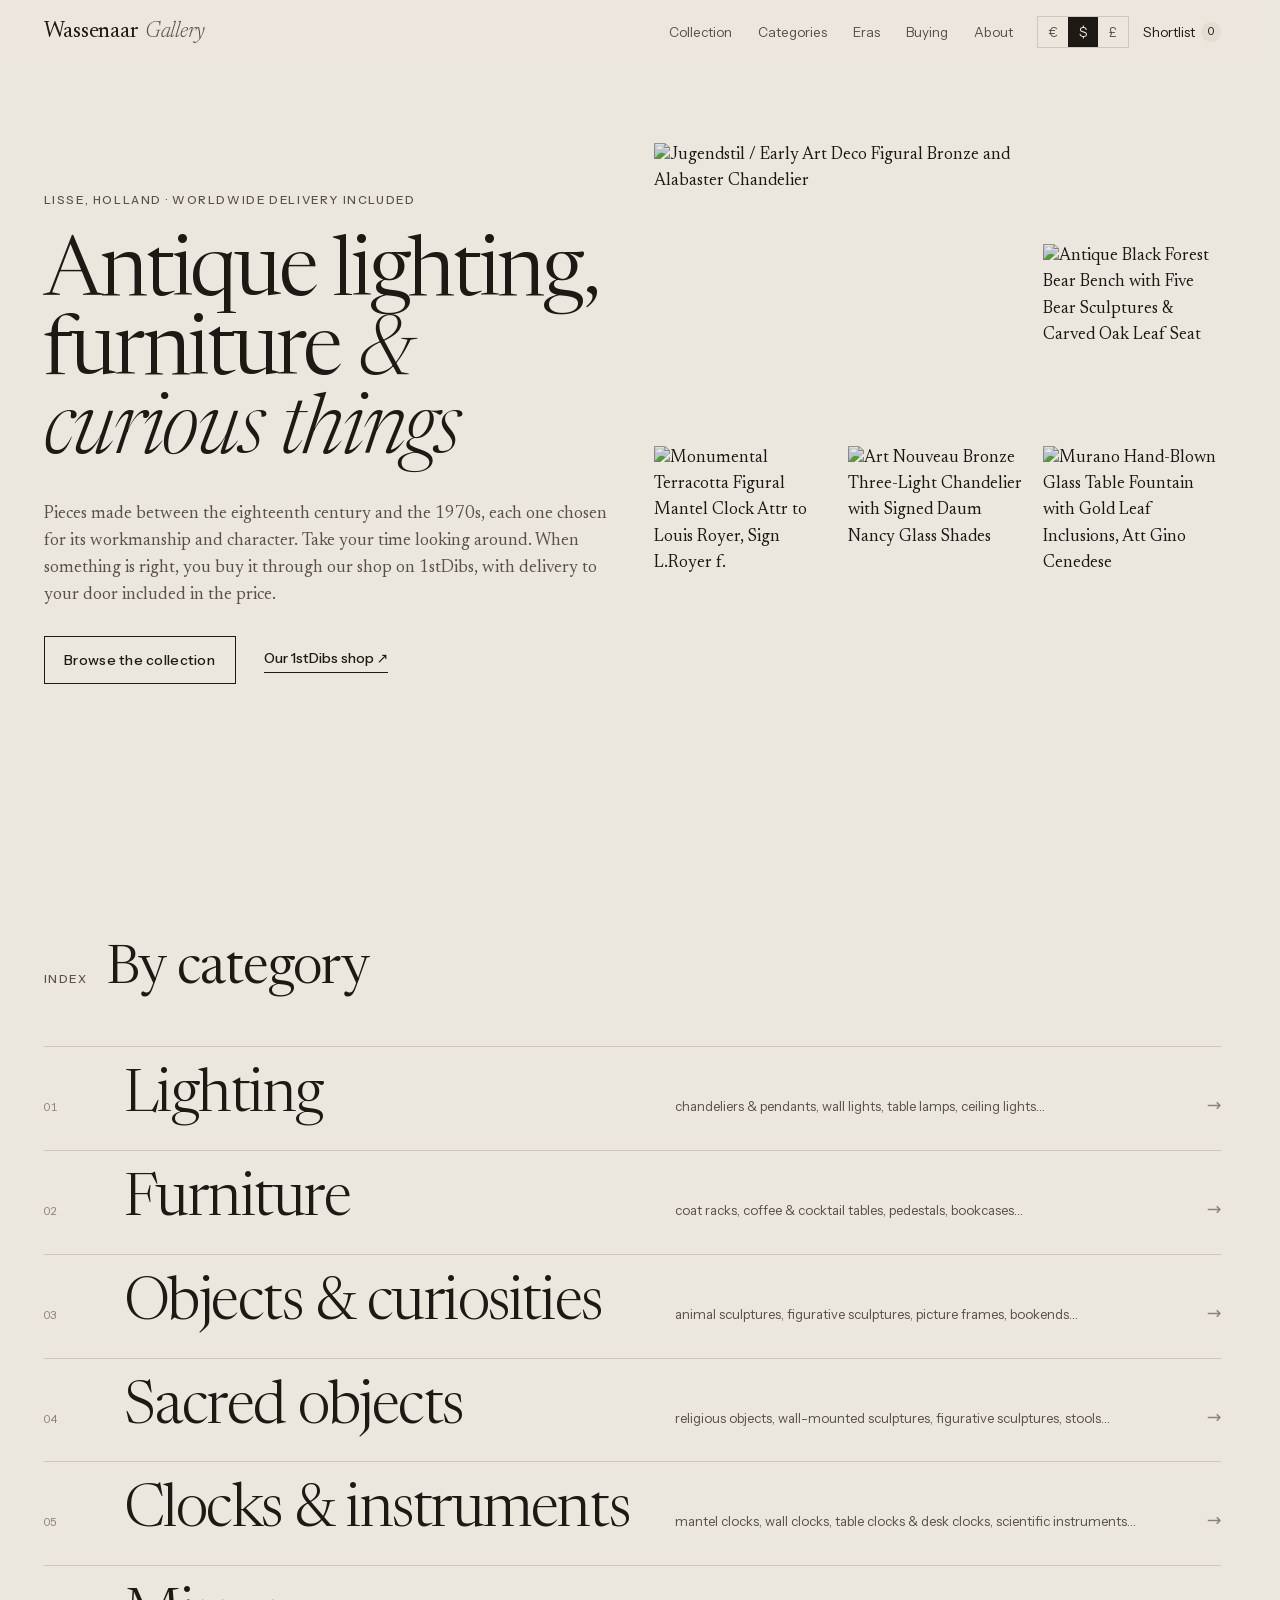
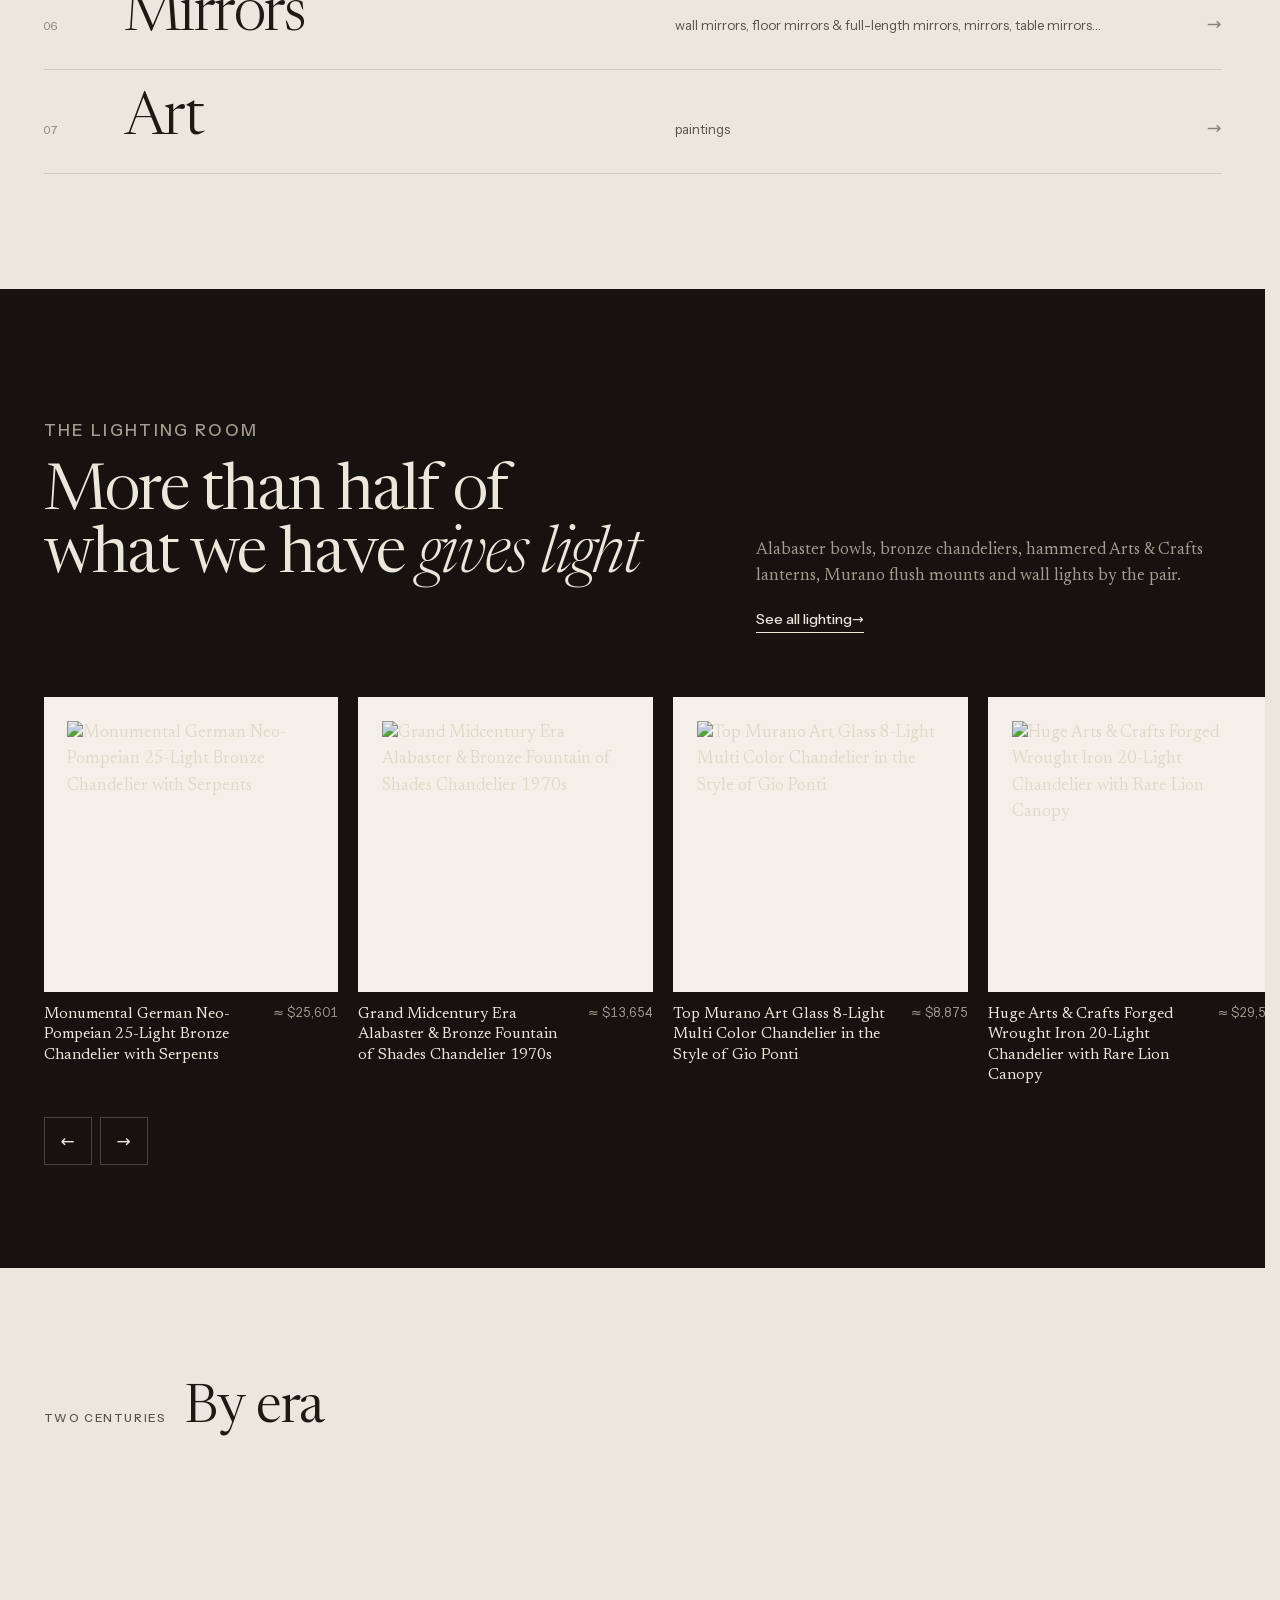
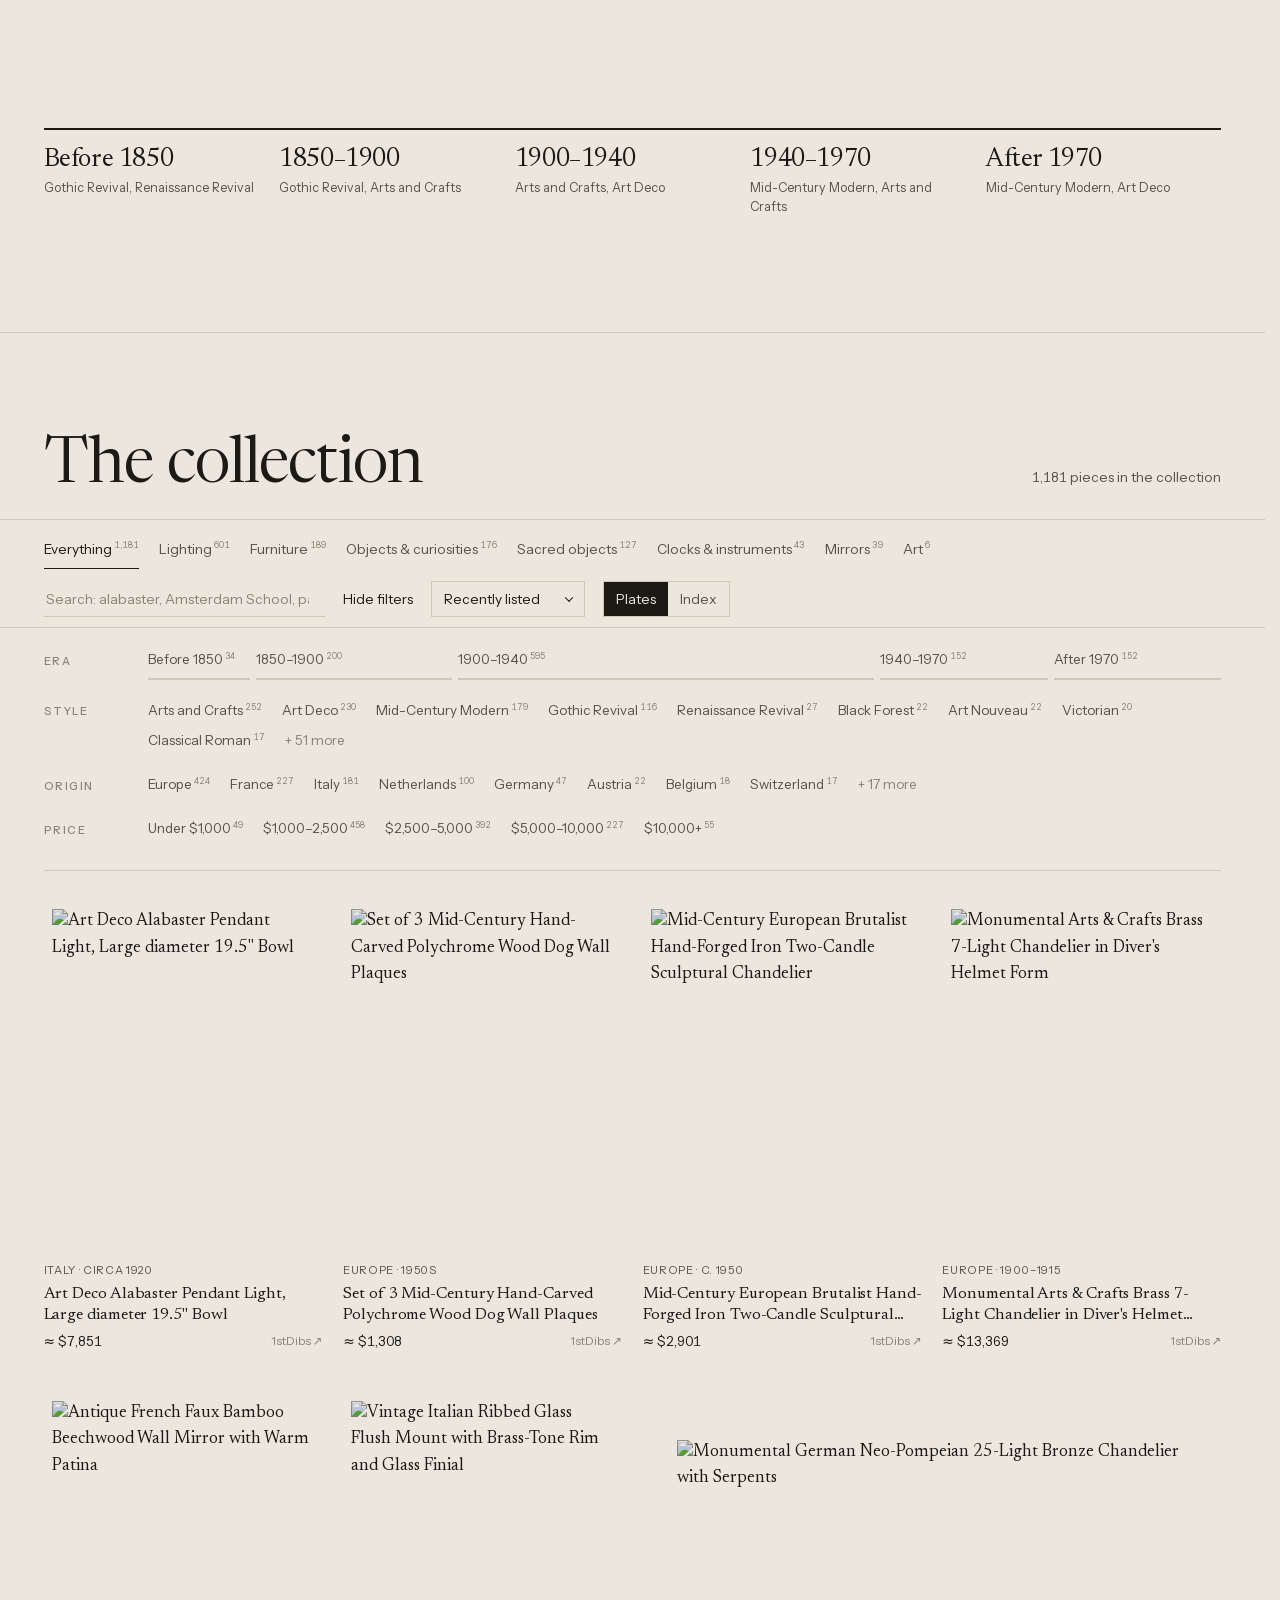
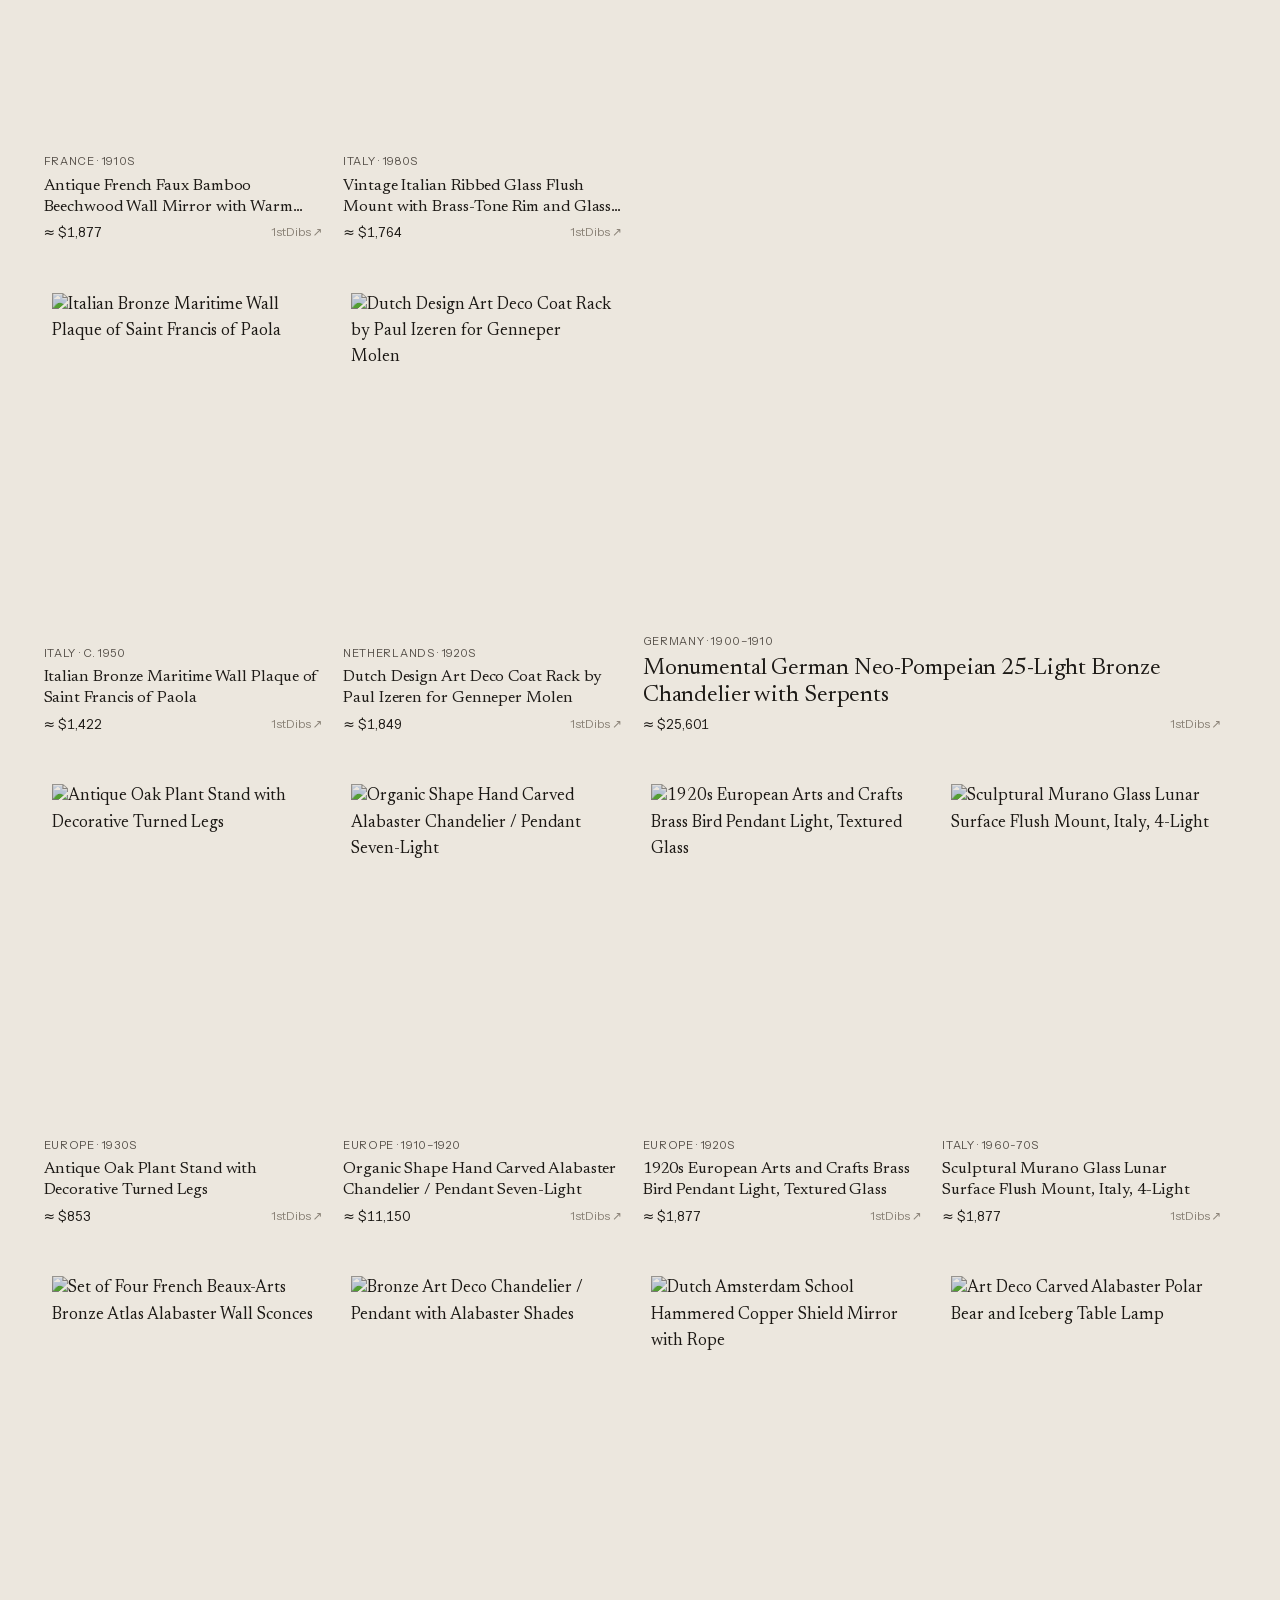
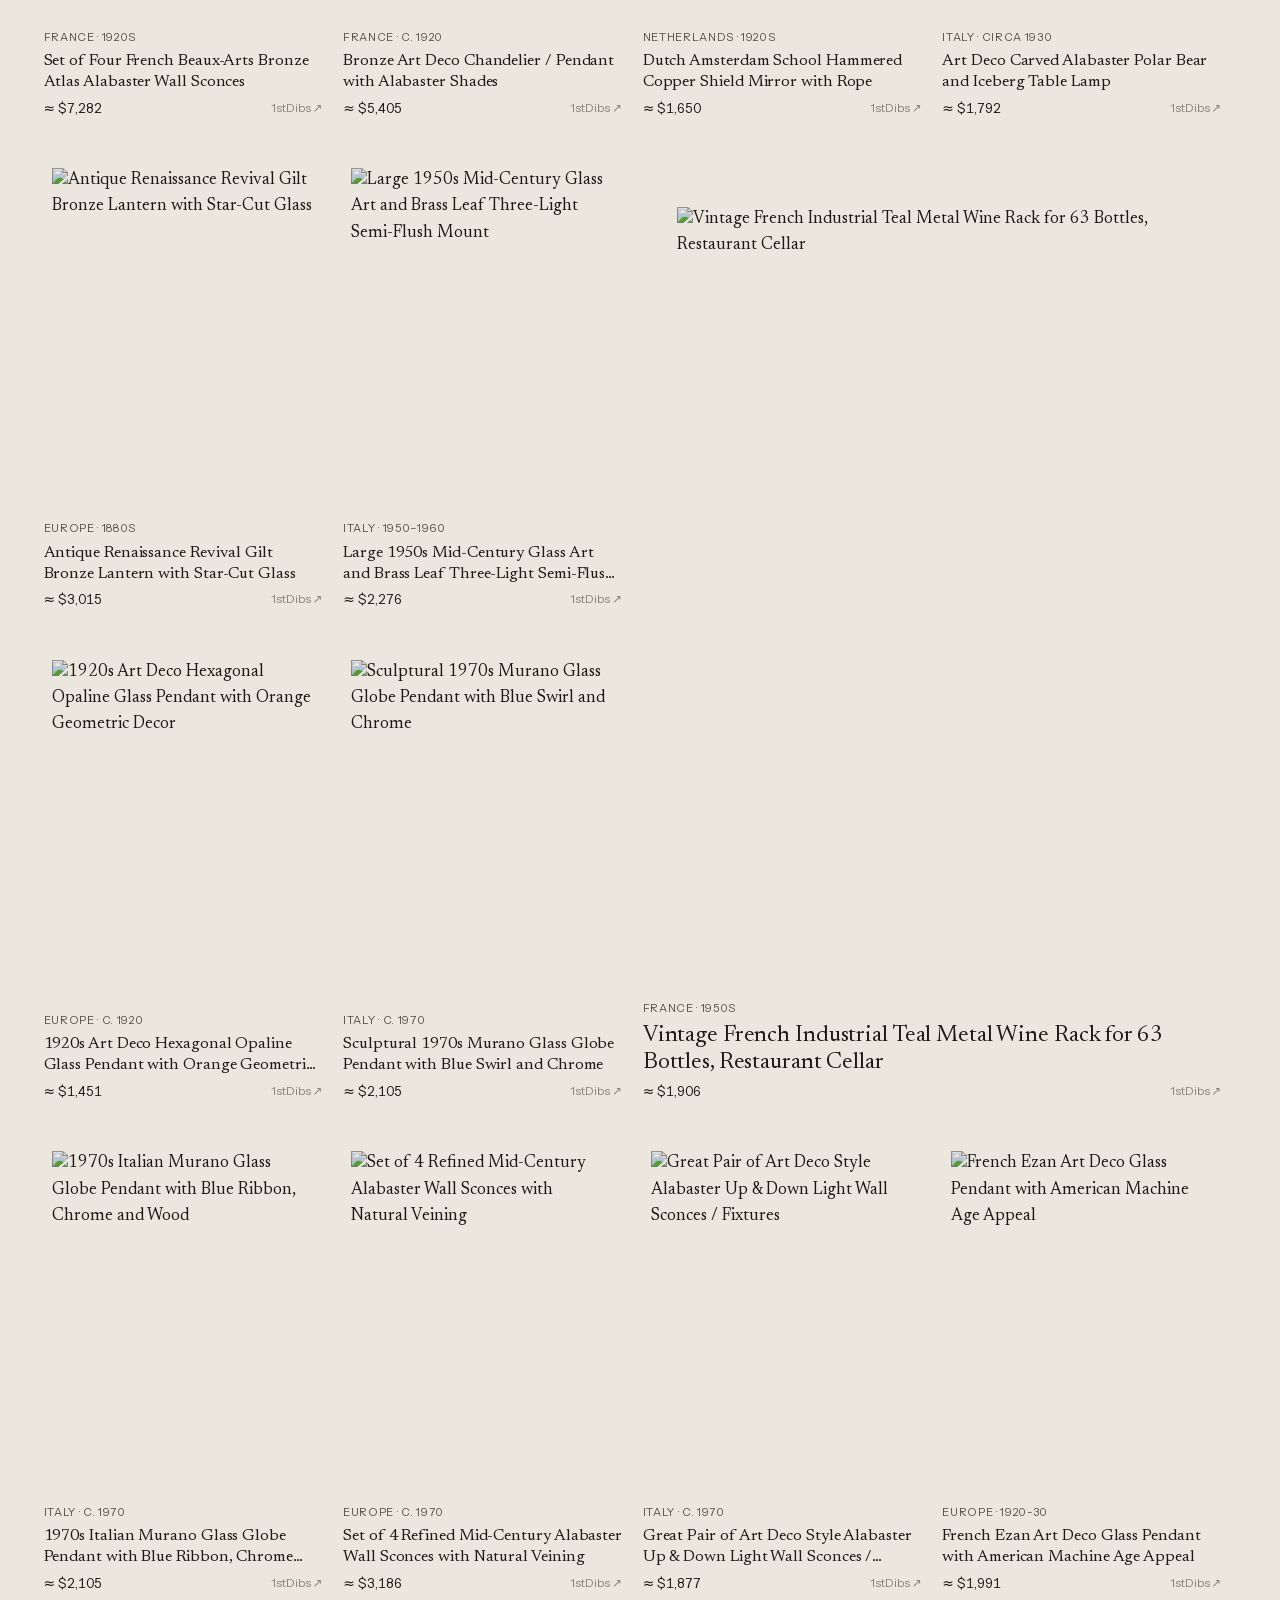
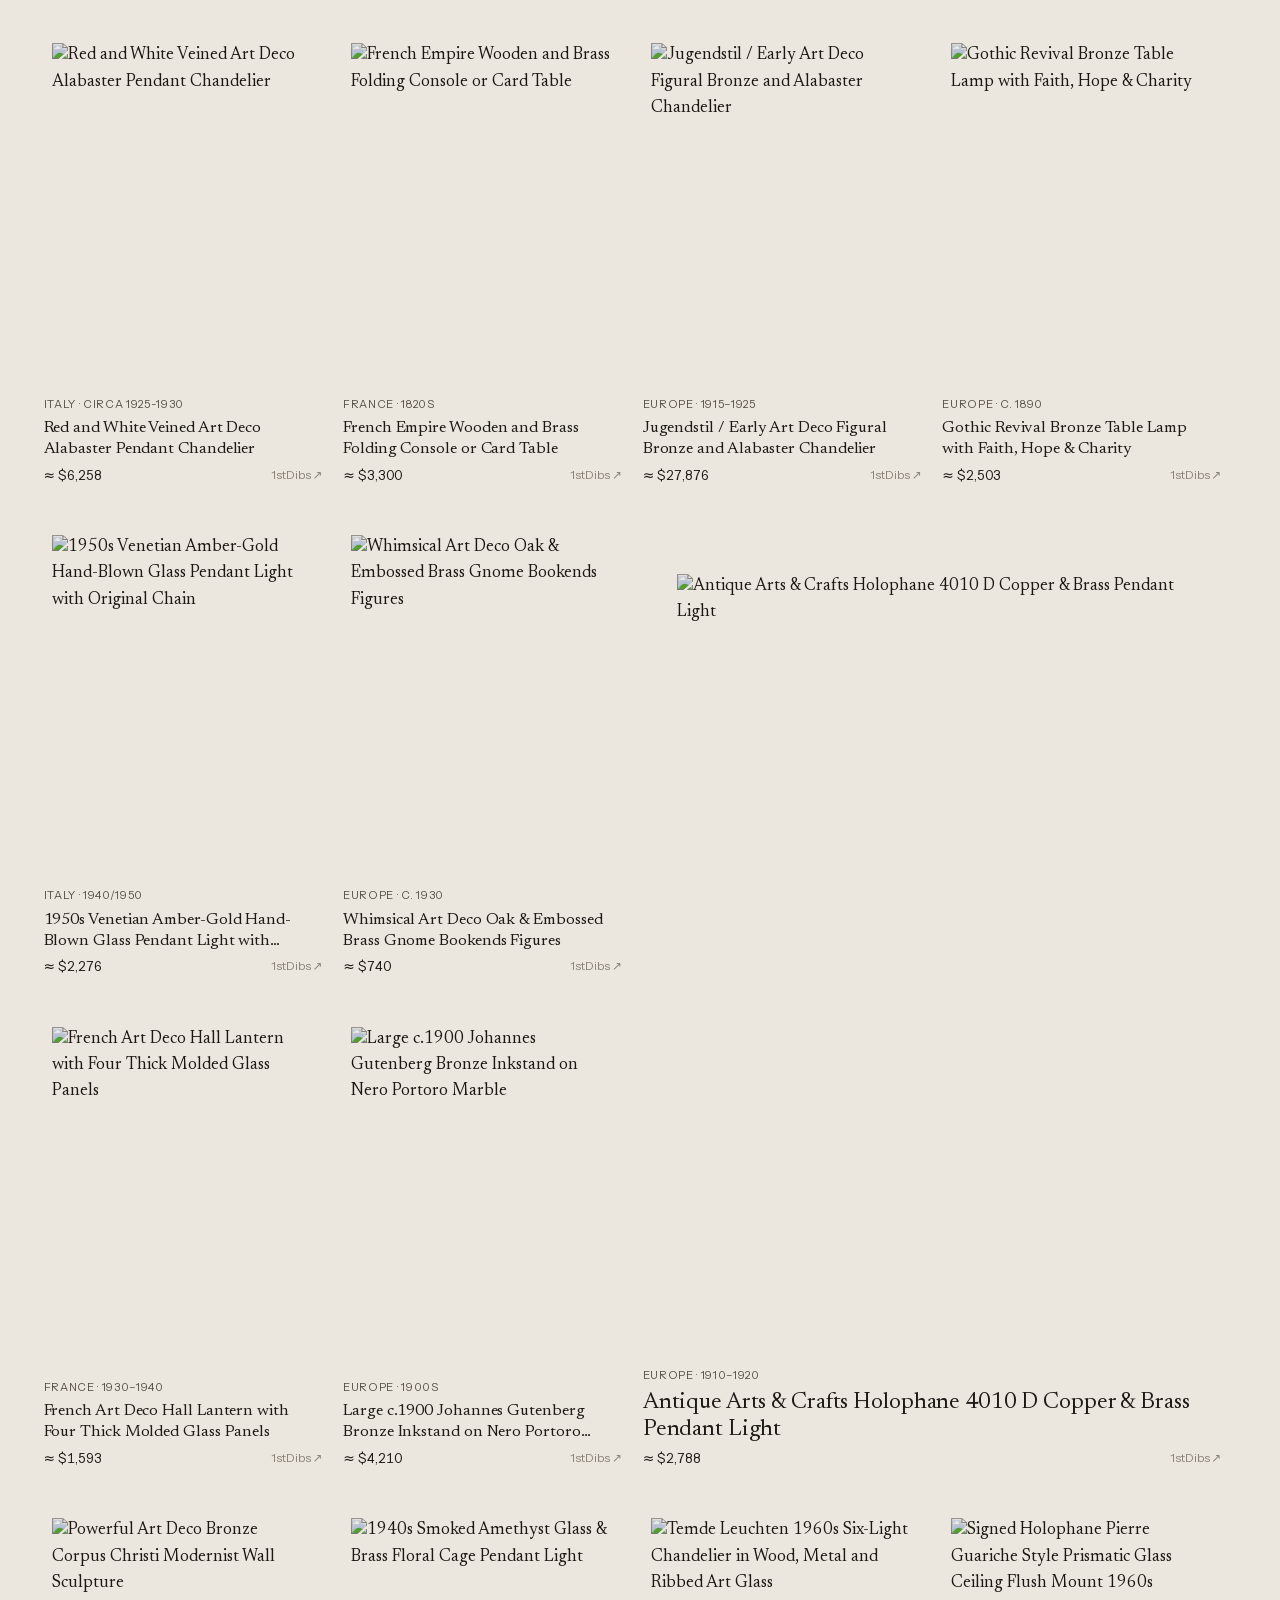
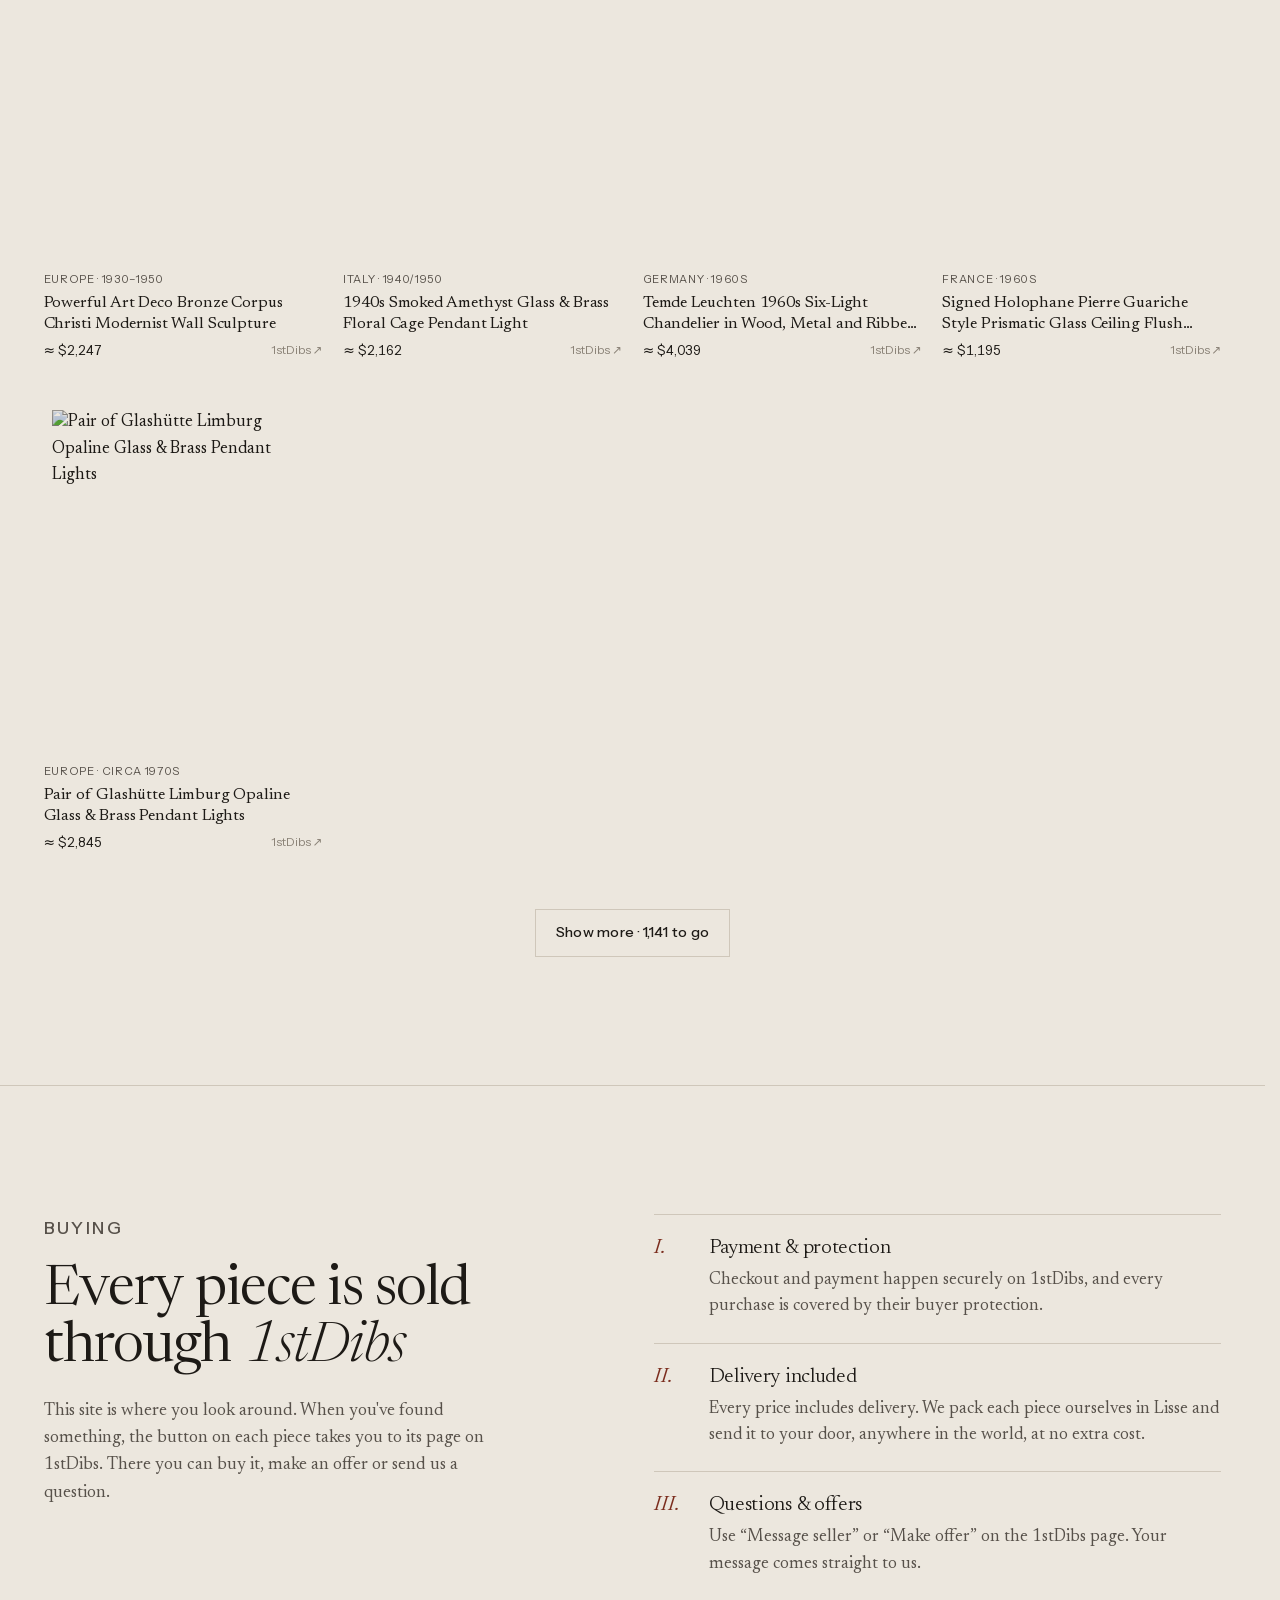
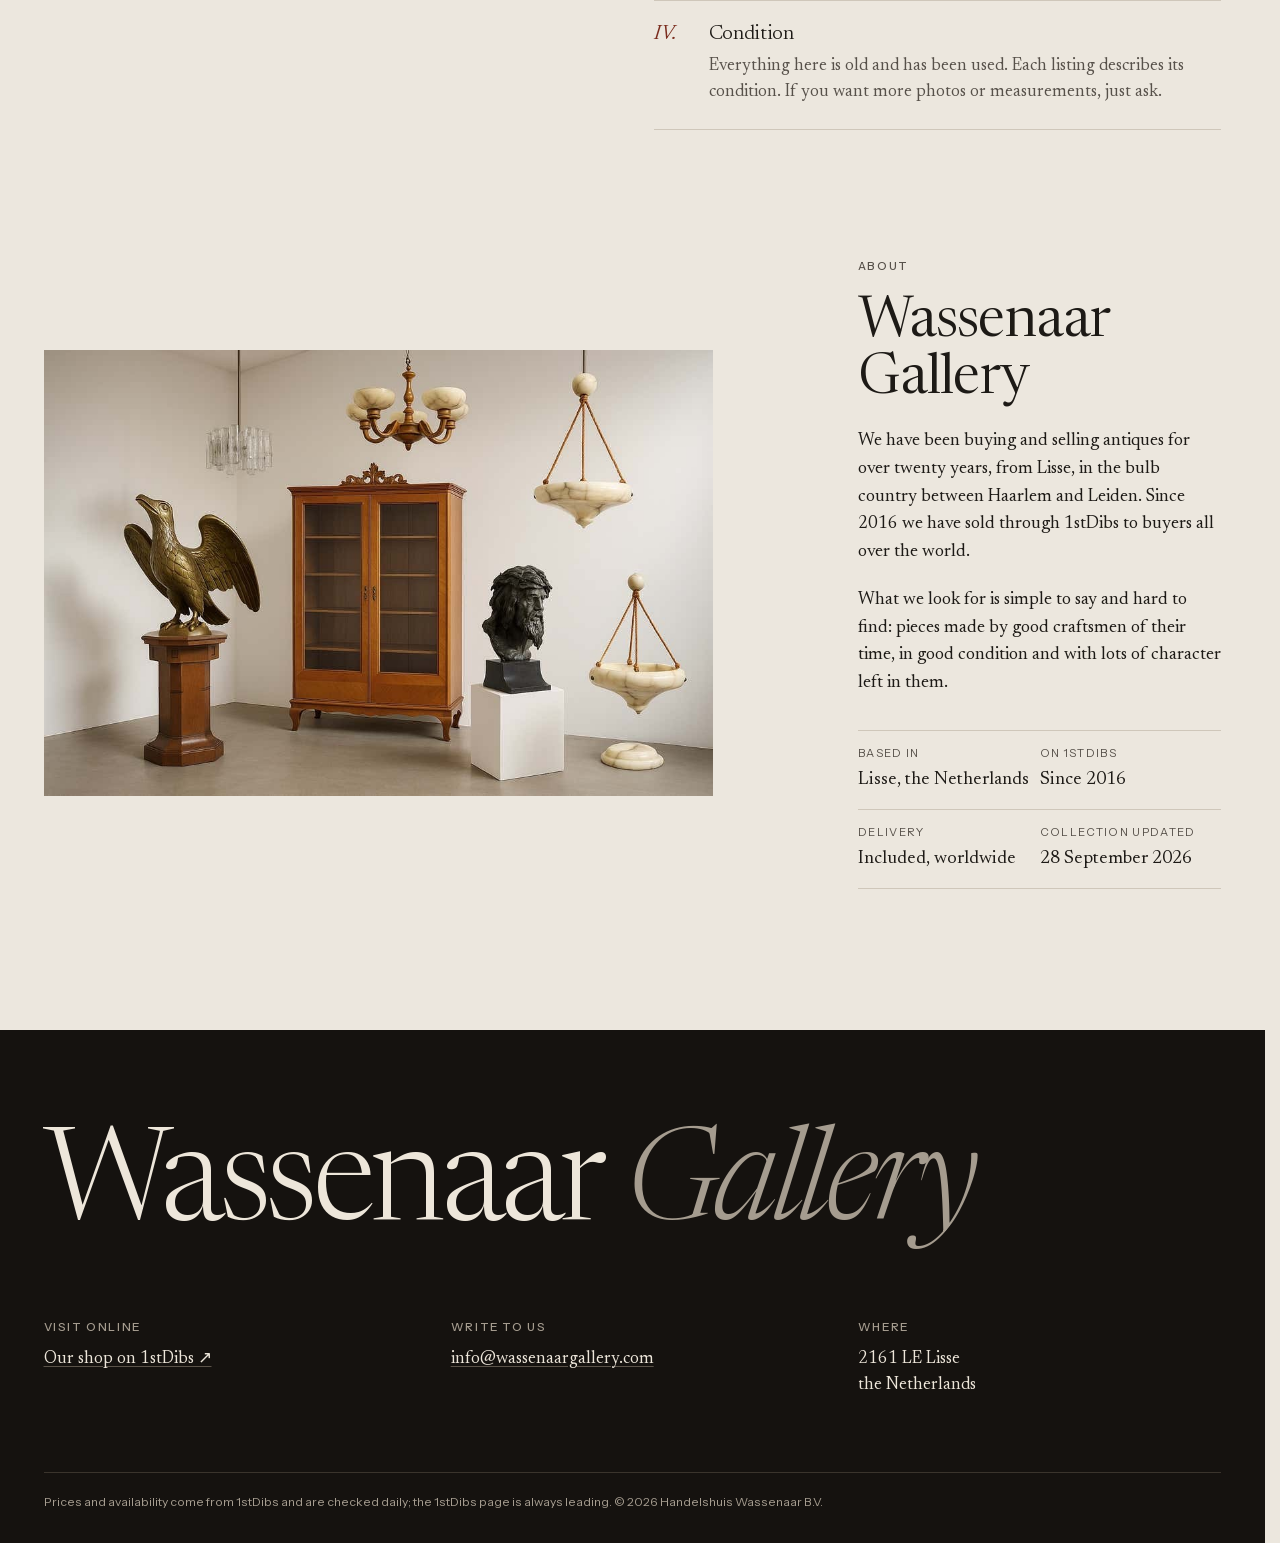
==== index.html @ 5506e012 "Wassenaar Gallery website Static showcase of the Wassenaar Gallery collection: catalogue-style desig" ====
<!doctype html>
<html lang="en">
<head>
  <meta charset="utf-8">
  <meta name="viewport" content="width=device-width, initial-scale=1">
  <title>Wassenaar Gallery · Antique lighting, furniture &amp; curiosities</title>
  <meta name="description" content="Antique and vintage lighting, furniture and curiosities from Wassenaar Gallery in Lisse, the Netherlands. Browse the collection here; every piece is sold through 1stDibs with worldwide delivery included.">
  <link rel="canonical" href="https://wassenaargallery.com/">
  <meta name="theme-color" content="#ece7de">
  <meta property="og:type" content="website">
  <meta property="og:site_name" content="Wassenaar Gallery">
  <meta property="og:title" content="Wassenaar Gallery · Antique lighting, furniture & curiosities">
  <meta property="og:description" content="Antique lighting, furniture and curiosities from Lisse, the Netherlands. Every piece is sold through 1stDibs.">
  <meta property="og:url" content="https://wassenaargallery.com/">
  <link rel="icon" href="assets/favicon.svg" type="image/svg+xml">
  <link rel="preload" href="assets/fonts/newsreader.woff2" as="font" type="font/woff2" crossorigin>
  <link rel="preload" href="assets/fonts/instrument-sans.woff2" as="font" type="font/woff2" crossorigin>
  <link rel="preload" href="data/listings.json" as="fetch" crossorigin>
  <link rel="preconnect" href="https://a.1stdibscdn.com">
  <script>document.documentElement.classList.add("js")</script>
  <link rel="stylesheet" href="assets/site.css">
  <script type="module" src="assets/app.js"></script>
  <script type="application/ld+json">
  {
    "@context": "https://schema.org",
    "@type": "Store",
    "name": "Wassenaar Gallery",
    "legalName": "Handelshuis Wassenaar B.V.",
    "url": "https://wassenaargallery.com/",
    "email": "info@wassenaargallery.com",
    "address": { "@type": "PostalAddress", "addressLocality": "Lisse", "postalCode": "2161 LE", "addressCountry": "NL" },
    "sameAs": ["https://www.1stdibs.com/dealers/handelshuis-wassenaar/"]
  }
  </script>
</head>
<body>
  <a class="skip" href="#collection">Skip to the collection</a>

  <header class="masthead" data-masthead>
    <div class="masthead__inner">
      <a class="wordmark" href="#top" aria-label="Wassenaar Gallery, back to top">
        <span class="wordmark__name">Wassenaar</span>
        <span class="wordmark__sub">Gallery</span>
      </a>
      <nav class="masthead__nav" aria-label="Main" data-menu>
        <a href="#collection">Collection</a>
        <a href="#categories">Categories</a>
        <a href="#eras">Eras</a>
        <a href="#buying">Buying</a>
        <a href="#about">About</a>
      </nav>
      <div class="masthead__tools">
        <div class="currency" role="group" aria-label="Show prices in">
          <button type="button" data-currency="EUR" aria-pressed="true">€</button>
          <button type="button" data-currency="USD" aria-pressed="false">$</button>
          <button type="button" data-currency="GBP" aria-pressed="false">£</button>
        </div>
        <button type="button" class="shortlist-toggle" data-open-shortlist>
          Shortlist <span class="shortlist-toggle__count" data-shortlist-count>0</span>
        </button>
        <button type="button" class="menu-toggle" data-menu-toggle aria-expanded="false" aria-controls="mobile-menu">Menu</button>
      </div>
    </div>
    <nav class="mobile-menu" id="mobile-menu" aria-label="Main" hidden>
      <a href="#collection">Collection</a>
      <a href="#categories">Categories</a>
      <a href="#eras">Eras</a>
      <a href="#buying">Buying</a>
      <a href="#about">About</a>
      <a href="https://www.1stdibs.com/dealers/handelshuis-wassenaar/" target="_blank" rel="noopener">1stDibs shop ↗</a>
      <div class="mobile-menu__currency">
        <span>Prices in</span>
        <div class="currency" role="group" aria-label="Show prices in">
          <button type="button" data-currency="EUR" aria-pressed="true">€</button>
          <button type="button" data-currency="USD" aria-pressed="false">$</button>
          <button type="button" data-currency="GBP" aria-pressed="false">£</button>
        </div>
      </div>
    </nav>
  </header>

  <main id="top">
    <!-- Opening: plain statement on the left, a small salon hang of pieces on the right -->
    <section class="hero">
      <div class="hero__text">
        <p class="eyebrow" data-reveal>Lisse, Holland · Worldwide delivery included</p>
        <h1 class="hero__title" data-reveal>Antique lighting, furniture <em>&amp; curious&nbsp;things</em></h1>
        <p class="hero__lede" data-reveal>
          Pieces made between the eighteenth century and the 1970s, each one chosen for its
          workmanship and character. Take your time looking around. When something is right, you
          buy it through our shop on 1stDibs, with delivery to your door included in the price.
        </p>
        <p class="hero__actions" data-reveal>
          <a class="button" href="#collection">Browse the collection</a>
          <a class="link-out" href="https://www.1stdibs.com/dealers/handelshuis-wassenaar/" target="_blank" rel="noopener">Our 1stDibs shop</a>
        </p>
      </div>
      <div class="salon" data-salon aria-label="A few pieces from the collection"></div>
    </section>

    <!-- Categories as a typographic index; on hover a picture follows the pointer -->
    <section class="rooms" id="categories" aria-labelledby="rooms-title">
      <header class="section-head" data-reveal>
        <p class="eyebrow">Index</p>
        <h2 id="rooms-title">By category</h2>
      </header>
      <ol class="rooms__list" data-rooms></ol>
      <div class="rooms__peek" data-rooms-peek aria-hidden="true"><img alt="" decoding="async"></div>
    </section>

    <!-- Lighting is more than half the collection: give it its own dark room -->
    <section class="lightroom" id="lighting" aria-labelledby="lightroom-title">
      <div class="lightroom__intro" data-reveal>
        <p class="eyebrow">The lighting room</p>
        <h2 id="lightroom-title">More than half of what we have <em>gives&nbsp;light</em></h2>
        <p>
          Alabaster bowls, bronze chandeliers, hammered Arts &amp; Crafts lanterns, Murano flush mounts
          and wall lights by the pair.
        </p>
        <a class="link-arrow" href="?category=lighting#collection" data-set-filter="category=lighting">See all lighting</a>
      </div>
      <div class="reel" data-reel>
        <div class="reel__track" data-reel-track tabindex="0" aria-label="Lighting, scroll sideways"></div>
        <div class="reel__controls">
          <button type="button" data-reel-prev aria-label="Previous lights">←</button>
          <button type="button" data-reel-next aria-label="Next lights">→</button>
        </div>
      </div>
    </section>

    <!-- Eras: one object per period standing on a shelf -->
    <section class="eras" id="eras" aria-labelledby="eras-title">
      <header class="section-head" data-reveal>
        <p class="eyebrow">Two centuries</p>
        <h2 id="eras-title">By era</h2>
      </header>
      <ol class="shelf" data-shelf></ol>
    </section>

    <!-- The collection itself -->
    <section class="collection" id="collection" aria-labelledby="collection-title">
      <header class="collection__head">
        <h2 id="collection-title">The collection</h2>
        <p class="collection__count" data-result-count aria-live="polite"></p>
      </header>

      <div class="toolbar" data-toolbar>
        <div class="toolbar__rooms" data-room-tabs role="group" aria-label="Category"></div>
        <div class="toolbar__tools">
          <label class="search">
            <span class="visually-hidden">Search the collection</span>
            <input type="search" data-search placeholder="Search: alabaster, Amsterdam School, pair…" autocomplete="off" spellcheck="false">
          </label>
          <button type="button" class="filters-toggle" data-refine-toggle aria-expanded="false" aria-controls="refine">
            <span data-refine-label>Show filters</span><span class="tool__badge" data-refine-count hidden></span>
          </button>
          <label class="tool tool--select">
            <span class="visually-hidden">Sort</span>
            <select data-sort>
              <option value="recent">Recently listed</option>
              <option value="price-asc">Price, low to high</option>
              <option value="price-desc">Price, high to low</option>
              <option value="oldest">Oldest first</option>
            </select>
          </label>
          <div class="view-toggle" role="group" aria-label="View">
            <button type="button" data-view="plates" aria-pressed="true">Plates</button>
            <button type="button" data-view="index" aria-pressed="false">Index</button>
          </div>
        </div>
      </div>

      <!-- Filters: open by default on larger screens, one quiet row per facet -->
      <div class="refine" id="refine" data-refine hidden>
        <div class="refine__row">
          <h3>Era</h3>
          <div class="era-strip" data-era-strip role="group" aria-label="Era"></div>
        </div>
        <div class="refine__row">
          <h3>Style</h3>
          <div class="options" data-style-chips role="group" aria-label="Style"></div>
        </div>
        <div class="refine__row">
          <h3>Origin</h3>
          <div class="options" data-origin-chips role="group" aria-label="Origin"></div>
        </div>
        <div class="refine__row">
          <h3>Price</h3>
          <div class="options" data-price-chips role="group" aria-label="Price"></div>
        </div>
      </div>

      <div class="active" data-active-filters></div>
      <div class="shared-note" data-shared-note hidden></div>

      <div class="grid" data-grid data-view="plates"></div>
      <p class="empty" data-empty hidden>
        Nothing in the collection matches that. Try fewer filters, or
        <button type="button" class="text-button" data-clear-all>start again</button>.
      </p>
      <div class="more" data-more-wrap hidden>
        <button type="button" class="button button--quiet" data-more>Show more</button>
      </div>
      <noscript>
        <p class="noscript">The collection needs JavaScript to browse here. You can see every piece in
          <a href="https://www.1stdibs.com/dealers/handelshuis-wassenaar/shop/">our 1stDibs shop</a>.</p>
      </noscript>
    </section>

    <!-- Buying, written like the conditions of sale in an old auction catalogue -->
    <section class="buying" id="buying" aria-labelledby="buying-title">
      <div class="buying__lead" data-reveal>
        <p class="eyebrow">Buying</p>
        <h2 id="buying-title">Every piece is sold through <em>1stDibs</em></h2>
        <p>
          This site is where you look around. When you've found something, the button on each
          piece takes you to its page on 1stDibs. There you can buy it, make an offer or send us a
          question.
        </p>
      </div>
      <ol class="conditions" data-reveal>
        <li>
          <h3>Payment &amp; protection</h3>
          <p>Checkout and payment happen securely on 1stDibs, and every purchase is covered by their buyer protection.</p>
        </li>
        <li>
          <h3>Delivery included</h3>
          <p>Every price includes delivery. We pack each piece ourselves in Lisse and send it to your door, anywhere in the world, at no extra cost.</p>
        </li>
        <li>
          <h3>Questions &amp; offers</h3>
          <p>Use “Message seller” or “Make offer” on the 1stDibs page. Your message comes straight to us.</p>
        </li>
        <li>
          <h3>Condition</h3>
          <p>Everything here is old and has been used. Each listing describes its condition. If you want more photos or measurements, just ask.</p>
        </li>
      </ol>
    </section>

    <!-- About, with a colophon instead of marketing numbers -->
    <section class="about" id="about" aria-labelledby="about-title">
      <figure class="about__figure" data-reveal>
        <img src="assets/img/about.jpg" width="1000" height="667" loading="lazy" decoding="async"
             alt="A bronze eagle on an oak pedestal, a glass-fronted cabinet, a bronze bust and alabaster pendant lights in a pale room">
      </figure>
      <div class="about__text" data-reveal>
        <p class="eyebrow">About</p>
        <h2 id="about-title">Wassenaar Gallery</h2>
        <p>
          We have been buying and selling antiques for over twenty years, from Lisse, in the bulb
          country between Haarlem and Leiden. Since 2016 we have sold through 1stDibs to buyers all
          over the world.
        </p>
        <p>
          What we look for is simple to say and hard to find: pieces made by good craftsmen of
          their time, in good condition and with lots of character left in them.
        </p>
        <dl class="colophon">
          <div><dt>Based in</dt><dd>Lisse, the Netherlands</dd></div>
          <div><dt>On 1stDibs</dt><dd>Since 2016</dd></div>
          <div><dt>Delivery</dt><dd>Included, worldwide</dd></div>
          <div><dt>Collection updated</dt><dd data-updated>–</dd></div>
        </dl>
      </div>
    </section>
  </main>

  <footer class="footer">
    <div class="footer__inner">
      <p class="footer__mark">Wassenaar <em>Gallery</em></p>
      <div class="footer__cols">
        <div>
          <h2>Visit online</h2>
          <p><a href="https://www.1stdibs.com/dealers/handelshuis-wassenaar/" target="_blank" rel="noopener">Our shop on 1stDibs ↗</a></p>
        </div>
        <div>
          <h2>Write to us</h2>
          <p><a href="mailto:info@wassenaargallery.com">info@wassenaargallery.com</a></p>
        </div>
        <div>
          <h2>Where</h2>
          <p>2161 LE Lisse<br>the Netherlands</p>
        </div>
      </div>
      <p class="footer__small">
        Prices and availability come from 1stDibs and are checked daily; the 1stDibs page is always leading.
        © <span data-year>2026</span> Handelshuis Wassenaar B.V.
      </p>
    </div>
  </footer>

  <!-- One piece, opened from anywhere on the page. URL: #piece=f_123 -->
  <dialog class="piece" data-piece aria-labelledby="piece-title">
    <div class="piece__frame">
      <div class="piece__bar">
        <p class="piece__position" data-piece-position></p>
        <div class="piece__bar-tools">
          <button type="button" class="icon-button" data-piece-prev aria-label="Previous piece">←</button>
          <button type="button" class="icon-button" data-piece-next aria-label="Next piece">→</button>
          <button type="button" class="icon-button icon-button--close" data-piece-close aria-label="Close">Close</button>
        </div>
      </div>
      <div class="piece__layout">
        <div class="piece__media">
          <figure class="piece__plate" data-piece-plate>
            <img data-piece-img alt="">
          </figure>
          <div class="piece__thumbs" data-piece-thumbs></div>
        </div>
        <div class="piece__body">
          <p class="eyebrow" data-piece-kicker></p>
          <h2 class="piece__title" id="piece-title" data-piece-title></h2>
          <p class="piece__subtitle" data-piece-subtitle></p>
          <p class="piece__price" data-piece-price></p>
          <div class="piece__actions">
            <a class="button button--solid" data-piece-link target="_blank" rel="noopener">View &amp; buy on 1stDibs</a>
            <button type="button" class="button button--quiet" data-piece-keep aria-pressed="false">Keep on shortlist</button>
          </div>
          <p class="piece__hint">Make an offer or ask us a question on the same page.</p>
          <dl class="facts" data-piece-facts></dl>
          <div class="piece__excerpt" data-piece-excerpt></div>
        </div>
      </div>
      <section class="piece__related" aria-labelledby="related-title">
        <h3 id="related-title" data-related-title>More like this</h3>
        <div class="related" data-related></div>
      </section>
    </div>
  </dialog>

  <!-- Shortlist: kept on this device, shareable as a link -->
  <dialog class="drawer" data-shortlist aria-labelledby="shortlist-title">
    <div class="drawer__frame">
      <header class="drawer__head">
        <h2 id="shortlist-title">Shortlist</h2>
        <button type="button" class="icon-button icon-button--close" data-shortlist-close aria-label="Close shortlist">Close</button>
      </header>
      <p class="drawer__intro" data-shortlist-empty>
        Nothing kept yet. Use “Keep” on any piece to collect a few, then send the list to a client, a partner or yourself.
      </p>
      <ol class="drawer__list" data-shortlist-items></ol>
      <footer class="drawer__foot" data-shortlist-foot hidden>
        <button type="button" class="button button--solid" data-shortlist-share>Copy link to this list</button>
        <a class="button button--quiet" data-shortlist-mail href="#">Email the list</a>
        <p class="drawer__status" data-shortlist-status aria-live="polite"></p>
      </footer>
    </div>
  </dialog>
</body>
</html>
---- assets/site.css ----
/* Wassenaar Gallery
   Paper, ink and one oxblood accent. Newsreader for reading, Instrument Sans for labels.
   Product photos are cut out on white; `mix-blend-mode: multiply` lets that white fall
   away so the objects stand directly on the page, like plates in a printed catalogue. */

@font-face {
  font-family: "Newsreader";
  src: url("fonts/newsreader.woff2") format("woff2");
  font-weight: 200 800;
  font-style: normal;
  font-display: swap;
}
@font-face {
  font-family: "Newsreader";
  src: url("fonts/newsreader-italic.woff2") format("woff2");
  font-weight: 200 800;
  font-style: italic;
  font-display: swap;
}
@font-face {
  font-family: "Instrument Sans";
  src: url("fonts/instrument-sans.woff2") format("woff2");
  font-weight: 400 700;
  font-style: normal;
  font-display: swap;
}

:root {
  --paper: #ece7de;
  --plate: #f4f0e9;
  --plate-edge: #e3ddd2;
  --ink: #1d1a16;
  --ink-2: #57514a;
  --ink-3: #8a8277;
  --rule: #cfc7ba;
  --accent: #7b2d1e;
  --night: #15120f;
  --night-2: #221e19;
  --night-ink: #ede6da;
  --night-dim: #a59c8f;

  --serif: "Newsreader", "Iowan Old Style", Georgia, serif;
  --sans: "Instrument Sans", ui-sans-serif, system-ui, -apple-system, "Segoe UI", sans-serif;

  --gutter: clamp(16px, 3.4vw, 48px);
  --max: 1520px;
  --masthead: 64px;
  --ease: cubic-bezier(0.2, 0.7, 0.1, 1);
  --slow: 700ms;
}

*,
*::before,
*::after {
  box-sizing: border-box;
}

html {
  -webkit-text-size-adjust: 100%;
  text-size-adjust: 100%;
  scroll-behavior: smooth;
  scroll-padding-top: calc(var(--masthead) + 16px);
  scrollbar-gutter: stable;
}

body {
  margin: 0;
  background: var(--paper);
  color: var(--ink);
  font-family: var(--serif);
  font-size: 1.0625rem;
  line-height: 1.55;
  font-optical-sizing: auto;
  font-kerning: normal;
  text-rendering: optimizeLegibility;
  -webkit-font-smoothing: antialiased;
  overflow-x: clip;
}

::selection {
  background: var(--accent);
  color: var(--plate);
}

img {
  display: block;
  max-width: 100%;
}

a {
  color: inherit;
  text-decoration-thickness: 1px;
  text-underline-offset: 0.2em;
}

button,
input,
select {
  font: inherit;
  color: inherit;
}

button {
  cursor: pointer;
}

:focus-visible {
  outline: 2px solid var(--accent);
  outline-offset: 3px;
}

h1,
h2,
h3 {
  margin: 0;
  font-weight: 360;
  letter-spacing: -0.015em;
}

h1 em,
h2 em,
.footer__mark em,
.wordmark__sub {
  font-style: italic;
  font-weight: 300;
}

p {
  margin: 0;
}

[hidden] {
  display: none !important;
}

.visually-hidden {
  position: absolute !important;
  width: 1px;
  height: 1px;
  overflow: hidden;
  clip-path: inset(50%);
  white-space: nowrap;
}

.skip {
  position: absolute;
  left: var(--gutter);
  top: -100px;
  z-index: 100;
  background: var(--ink);
  color: var(--paper);
  padding: 10px 14px;
  font-family: var(--sans);
  font-size: 0.875rem;
}
.skip:focus {
  top: 12px;
}

.eyebrow {
  font-family: var(--sans);
  font-size: 0.72rem;
  font-weight: 500;
  letter-spacing: 0.14em;
  text-transform: uppercase;
  color: var(--ink-2);
}

.button {
  display: inline-flex;
  align-items: center;
  justify-content: center;
  gap: 0.6em;
  min-height: 48px;
  padding: 0 1.4em;
  border: 1px solid var(--ink);
  background: transparent;
  font-family: var(--sans);
  font-size: 0.875rem;
  font-weight: 500;
  letter-spacing: 0.02em;
  text-decoration: none;
  transition: background-color 250ms var(--ease), color 250ms var(--ease);
}
.button:hover {
  background: var(--ink);
  color: var(--paper);
}
.button--solid {
  background: var(--ink);
  color: var(--paper);
}
.button--solid:hover {
  background: var(--accent);
  border-color: var(--accent);
}
.button--quiet {
  border-color: var(--rule);
}
.button--quiet:hover {
  border-color: var(--ink);
}

.link-out,
.link-arrow {
  font-family: var(--sans);
  font-size: 0.875rem;
  font-weight: 500;
  text-decoration: none;
  border-bottom: 1px solid currentColor;
  padding-bottom: 2px;
}
.link-out::after {
  content: " ↗";
}
.link-arrow::after {
  content: " →";
  display: inline-block;
  transition: transform 300ms var(--ease);
}
.link-arrow:hover::after {
  transform: translateX(4px);
}

.text-button {
  background: none;
  border: 0;
  padding: 0;
  text-decoration: underline;
  text-underline-offset: 0.2em;
}

/* ---------------------------------------------------------------- masthead */

.masthead {
  position: sticky;
  top: 0;
  z-index: 40;
  background: color-mix(in srgb, var(--paper) 92%, transparent);
  backdrop-filter: blur(10px);
  -webkit-backdrop-filter: blur(10px);
  border-bottom: 1px solid transparent;
  transition: transform 400ms var(--ease), border-color 300ms;
}
.masthead.is-scrolled {
  border-bottom-color: var(--rule);
}
.masthead.is-hidden {
  transform: translateY(-100%);
}

.masthead__inner {
  max-width: var(--max);
  margin: 0 auto;
  height: var(--masthead);
  padding: 0 var(--gutter);
  display: flex;
  align-items: center;
  gap: 24px;
}

.wordmark {
  display: inline-flex;
  align-items: baseline;
  gap: 0.28em;
  font-size: 1.4rem;
  line-height: 1;
  text-decoration: none;
  letter-spacing: -0.01em;
  white-space: nowrap;
}
.wordmark__sub {
  color: var(--ink-2);
}

.masthead__nav {
  display: flex;
  gap: 26px;
  margin-left: auto;
  font-family: var(--sans);
  font-size: 0.84rem;
}
.masthead__nav a {
  text-decoration: none;
  color: var(--ink-2);
  transition: color 200ms;
}
.masthead__nav a:hover {
  color: var(--ink);
}

.masthead__tools {
  display: flex;
  align-items: center;
  gap: 14px;
  font-family: var(--sans);
  font-size: 0.84rem;
}

.currency {
  display: inline-flex;
  border: 1px solid var(--rule);
}
.currency button {
  width: 30px;
  height: 30px;
  border: 0;
  background: none;
  color: var(--ink-2);
  font-size: 0.82rem;
}
.currency button[aria-pressed="true"] {
  background: var(--ink);
  color: var(--paper);
}

.shortlist-toggle,
.menu-toggle {
  border: 0;
  background: none;
  padding: 6px 0;
  display: inline-flex;
  align-items: center;
  gap: 6px;
}
.shortlist-toggle__count {
  display: inline-grid;
  place-items: center;
  min-width: 20px;
  height: 20px;
  padding: 0 5px;
  border-radius: 10px;
  background: var(--plate-edge);
  font-size: 0.72rem;
  font-variant-numeric: tabular-nums;
  transition: background-color 300ms, color 300ms;
}
.shortlist-toggle.has-items .shortlist-toggle__count {
  background: var(--accent);
  color: var(--plate);
}
.shortlist-toggle.bump .shortlist-toggle__count {
  animation: bump 500ms var(--ease);
}
@keyframes bump {
  40% {
    transform: scale(1.35);
  }
}

.menu-toggle {
  display: none;
}

.mobile-menu {
  display: grid;
  padding: 8px var(--gutter) 24px;
  border-top: 1px solid var(--rule);
}
.mobile-menu[hidden] {
  display: none;
}
.mobile-menu a {
  font-size: 1.6rem;
  padding: 8px 0;
  text-decoration: none;
  border-bottom: 1px solid var(--rule);
}

@media (max-width: 900px) {
  .masthead__nav {
    display: none;
  }
  .masthead__tools {
    margin-left: auto;
  }
  .menu-toggle {
    display: inline-flex;
  }
}
.mobile-menu__currency {
  display: flex;
  align-items: center;
  justify-content: space-between;
  padding: 16px 0 0;
  font-family: var(--sans);
  font-size: 0.86rem;
  color: var(--ink-2);
}
.mobile-menu__currency .currency button {
  width: 40px;
  height: 36px;
}

@media (min-width: 561px) {
  .mobile-menu__currency {
    display: none;
  }
}
@media (max-width: 560px) {
  .wordmark {
    font-size: 1.25rem;
  }
  .masthead__tools .currency {
    display: none;
  }
  .masthead__tools {
    gap: 16px;
  }
}

/* -------------------------------------------------------------------- hero */

.hero {
  max-width: var(--max);
  margin: 0 auto;
  padding: clamp(40px, 8vh, 96px) var(--gutter) clamp(56px, 10vh, 120px);
  display: grid;
  grid-template-columns: repeat(12, minmax(0, 1fr));
  gap: var(--gutter);
  align-items: center;
  min-height: calc(92vh - var(--masthead));
}

.hero__text {
  grid-column: 1 / span 6;
  display: grid;
  gap: 28px;
  align-content: center;
}

.hero__title {
  font-size: clamp(2.7rem, 6.4vw, 6.4rem);
  line-height: 0.96;
  letter-spacing: -0.028em;
  font-weight: 340;
  text-wrap: balance;
}

.hero__lede {
  max-width: 34em;
  font-size: clamp(1.05rem, 1.35vw, 1.22rem);
  color: var(--ink-2);
  text-wrap: pretty;
}

.hero__actions {
  display: flex;
  flex-wrap: wrap;
  align-items: center;
  gap: 18px 28px;
}

.salon {
  grid-column: 7 / span 6;
  display: grid;
  grid-template-columns: repeat(6, minmax(0, 1fr));
  grid-template-rows: repeat(6, minmax(0, 1fr));
  gap: clamp(8px, 1.2vw, 18px);
  aspect-ratio: 1 / 1.04;
}

.salon__piece {
  position: relative;
  margin: 0;
  background: var(--paper); /* keeps multiply correct while the piece fades in */
  display: block;
  min-height: 0;
  text-decoration: none;
}
.salon__piece:nth-child(1) {
  grid-area: 1 / 1 / 4 / 5;
}
.salon__piece:nth-child(2) {
  grid-area: 2 / 5 / 4 / 7;
}
.salon__piece:nth-child(3) {
  grid-area: 4 / 1 / 7 / 3;
}
.salon__piece:nth-child(4) {
  grid-area: 4 / 3 / 6 / 5;
}
.salon__piece:nth-child(5) {
  grid-area: 4 / 5 / 7 / 7;
}

.salon__piece img {
  width: 100%;
  height: 100%;
  object-fit: contain;
  object-position: 50% 100%;
  mix-blend-mode: multiply;
  transition: transform 900ms var(--ease);
}
.salon__piece[data-hang] img {
  object-position: 50% 0%;
}
.salon__piece:hover img {
  transform: translateY(-6px);
}

.salon__caption {
  position: absolute;
  left: 0;
  right: 0;
  bottom: -4px;
  transform: translateY(100%);
  font-family: var(--sans);
  font-size: 0.74rem;
  line-height: 1.35;
  color: var(--ink-2);
  opacity: 0;
  transition: opacity 300ms, transform 400ms var(--ease);
  pointer-events: none;
  text-align: center;
}
.salon__piece[data-hang] .salon__caption {
  bottom: auto;
  top: 100%;
  transform: translateY(0);
}
.salon__piece:hover .salon__caption,
.salon__piece:focus-visible .salon__caption {
  opacity: 1;
}

@media (max-width: 900px) {
  .hero {
    min-height: 0;
  }
  .hero__text,
  .salon {
    grid-column: 1 / -1;
  }
  .salon {
    aspect-ratio: 1 / 0.9;
    max-width: 640px;
  }
  .salon__caption {
    display: none;
  }
}

/* --------------------------------------------------------- section heads */

.section-head {
  display: flex;
  align-items: baseline;
  gap: 18px;
  margin-bottom: clamp(24px, 4vw, 48px);
}
.section-head h2 {
  font-size: clamp(2rem, 4.2vw, 3.6rem);
  line-height: 1;
}

/* ------------------------------------------------------------------- rooms */

.rooms,
.eras {
  max-width: var(--max);
  margin: 0 auto;
  padding: clamp(56px, 9vw, 128px) var(--gutter);
}

.rooms__list {
  list-style: none;
  margin: 0;
  padding: 0;
  border-bottom: 1px solid var(--rule);
}

.room-row {
  display: grid;
  grid-template-columns: 3.5rem minmax(0, 1fr) minmax(0, 0.9fr) 3rem;
  align-items: baseline;
  gap: 12px 24px;
  padding: clamp(14px, 1.8vw, 22px) 0;
  border-top: 1px solid var(--rule);
  text-decoration: none;
  transition: color 250ms;
}
.room-row__no {
  font-family: var(--sans);
  font-size: 0.75rem;
  color: var(--ink-3);
  font-variant-numeric: tabular-nums;
}
.room-row__name {
  font-size: clamp(1.9rem, 4.6vw, 4.2rem);
  line-height: 1;
  letter-spacing: -0.025em;
  font-weight: 330;
  transition: transform 500ms var(--ease), color 250ms;
}
.room-row__kinds {
  font-family: var(--sans);
  font-size: 0.82rem;
  color: var(--ink-2);
  line-height: 1.45;
}
.room-row__arrow {
  font-family: var(--sans);
  font-size: 1.1rem;
  text-align: right;
  color: var(--ink-3);
  transition: transform 400ms var(--ease), color 250ms;
}
.room-row:hover .room-row__arrow,
.room-row:focus-visible .room-row__arrow {
  transform: translateX(6px);
  color: var(--accent);
}
.room-row__thumb {
  display: none;
}
.room-row:hover .room-row__name,
.room-row:focus-visible .room-row__name {
  transform: translateX(14px);
  color: var(--accent);
}

.rooms__peek {
  position: fixed;
  left: 0;
  top: 0;
  z-index: 30;
  width: clamp(200px, 18vw, 280px);
  aspect-ratio: 4 / 5;
  background: var(--plate);
  border: 1px solid var(--plate-edge);
  pointer-events: none;
  opacity: 0;
  transform: translate3d(-9999px, 0, 0);
  transition: opacity 250ms;
}
.rooms__peek.is-on {
  opacity: 1;
}
.rooms__peek img {
  width: 100%;
  height: 100%;
  object-fit: contain;
  padding: 10%;
  mix-blend-mode: multiply;
}

@media (hover: none), (pointer: coarse), (max-width: 900px) {
  .rooms__peek {
    display: none;
  }
  .room-row {
    grid-template-columns: 64px minmax(0, 1fr) auto;
    align-items: center;
  }
  .room-row__no,
  .room-row__kinds {
    display: none;
  }
  .room-row__thumb {
    display: block;
    width: 64px;
    height: 64px;
    background: var(--paper);
  }
  .room-row__thumb img {
    width: 100%;
    height: 100%;
    object-fit: contain;
    padding: 6px;
    mix-blend-mode: multiply;
  }
}

/* ------------------------------------------------------------- lightroom */

.lightroom {
  background: var(--night);
  color: var(--night-ink);
  padding: clamp(64px, 10vw, 140px) 0 clamp(56px, 8vw, 110px);
  display: grid;
  grid-template-columns: minmax(var(--gutter), 1fr) minmax(0, calc(var(--max) - 2 * var(--gutter))) minmax(var(--gutter), 1fr);
  row-gap: clamp(32px, 5vw, 64px);
  overflow: hidden;
}
.lightroom .eyebrow {
  color: var(--night-dim);
}
.lightroom__intro {
  grid-column: 2;
  display: grid;
  grid-template-columns: repeat(12, minmax(0, 1fr));
  column-gap: var(--gutter);
  row-gap: 20px;
  align-items: end;
}
.lightroom__intro .eyebrow {
  grid-column: 1 / -1;
}
.lightroom__intro h2 {
  grid-column: 1 / span 7;
  font-size: clamp(2.2rem, 5vw, 4.6rem);
  line-height: 0.98;
  letter-spacing: -0.025em;
  text-wrap: balance;
}
.lightroom__intro p {
  grid-column: 8 / span 5;
  color: var(--night-dim);
  font-size: 1.05rem;
  text-wrap: pretty;
}
.lightroom__intro .link-arrow {
  grid-column: 8 / span 5;
  justify-self: start;
  color: var(--night-ink);
}

.reel {
  grid-column: 2 / 4;
  position: relative;
}
.reel__track {
  display: flex;
  gap: clamp(12px, 1.6vw, 24px);
  overflow-x: auto;
  scroll-snap-type: x mandatory;
  scroll-padding-left: 0;
  padding-bottom: 8px;
  padding-right: var(--gutter);
  scrollbar-width: none;
  overscroll-behavior-x: contain;
}
.reel__track::-webkit-scrollbar {
  display: none;
}
.reel__item {
  flex: 0 0 clamp(220px, 23vw, 340px);
  scroll-snap-align: start;
  text-decoration: none;
  color: inherit;
}
/* Light plates on a dark wall: the cut-out photos read like pieces in a lit display case. */
.reel__img {
  aspect-ratio: 1;
  background: var(--plate);
  overflow: hidden;
}
.reel__img img {
  width: 100%;
  height: 100%;
  object-fit: contain;
  object-position: 50% 50%;
  padding: 8%;
  mix-blend-mode: multiply;
  transition: transform 1200ms var(--ease);
}
.reel__item:hover .reel__img img {
  transform: scale(1.04);
}
.reel__caption {
  display: flex;
  justify-content: space-between;
  gap: 16px;
  padding-top: 12px;
  font-size: 0.98rem;
  line-height: 1.3;
}
.reel__caption span:last-child {
  font-family: var(--sans);
  font-size: 0.82rem;
  color: var(--night-dim);
  white-space: nowrap;
  font-variant-numeric: tabular-nums;
}
.reel__controls {
  display: flex;
  gap: 8px;
  margin-top: 24px;
}
.reel__controls button {
  width: 48px;
  height: 48px;
  border: 1px solid #4a433a;
  background: none;
  color: var(--night-ink);
  font-family: var(--sans);
  transition: background-color 200ms, border-color 200ms;
}
.reel__controls button:hover {
  border-color: var(--night-ink);
}

@media (max-width: 900px) {
  .lightroom__intro h2,
  .lightroom__intro p,
  .lightroom__intro .link-arrow {
    grid-column: 1 / -1;
  }
  .reel__controls {
    display: none;
  }
}

/* -------------------------------------------------------------------- eras */

.shelf {
  list-style: none;
  margin: 0;
  padding: 0;
  display: grid;
  grid-template-columns: repeat(5, minmax(0, 1fr));
}
.shelf__item {
  display: grid;
  grid-template-rows: clamp(150px, 19vw, 280px) auto;
  text-align: left;
  width: 100%;
  padding: 0;
  border: 0;
  background: none;
  text-decoration: none;
}
.shelf__object {
  background: var(--paper);
  display: flex;
  align-items: flex-end;
  justify-content: center;
  padding: 0 12%;
  min-height: 0;
}
.shelf__object img {
  max-height: 100%;
  width: auto;
  max-width: 100%;
  object-fit: contain;
  mix-blend-mode: multiply;
  transition: transform 700ms var(--ease);
}
.shelf__item:hover .shelf__object img,
.shelf__item:focus-visible .shelf__object img {
  transform: translateY(-8px);
}
.shelf__label {
  border-top: 2px solid var(--ink);
  padding: 16px 16px 0 0;
  display: grid;
  gap: 4px;
}
.shelf__era {
  font-size: clamp(1.25rem, 2vw, 1.8rem);
  line-height: 1.1;
  letter-spacing: -0.015em;
}
.shelf__note {
  font-family: var(--sans);
  font-size: 0.78rem;
  color: var(--ink-2);
}

@media (max-width: 760px) {
  .shelf {
    grid-template-columns: none;
    grid-auto-flow: column;
    grid-auto-columns: 44%;
    overflow-x: auto;
    scroll-snap-type: x mandatory;
    scrollbar-width: none;
    margin-right: calc(-1 * var(--gutter));
  }
  .shelf li {
    scroll-snap-align: start;
  }
}

/* -------------------------------------------------------------- collection */

.collection {
  max-width: var(--max);
  margin: 0 auto;
  padding: clamp(56px, 8vw, 110px) var(--gutter) clamp(64px, 10vw, 140px);
  border-top: 1px solid var(--rule);
}

.collection__head {
  display: flex;
  align-items: baseline;
  justify-content: space-between;
  flex-wrap: wrap;
  gap: 8px 24px;
  margin-bottom: 20px;
}
.collection__head h2 {
  font-size: clamp(2.2rem, 5vw, 4.4rem);
  line-height: 1;
}
.collection__count {
  font-family: var(--sans);
  font-size: 0.86rem;
  color: var(--ink-2);
  font-variant-numeric: tabular-nums;
}

.toolbar {
  position: sticky;
  top: var(--masthead);
  z-index: 20;
  margin: 0 calc(-1 * var(--gutter));
  padding: 10px var(--gutter);
  background: color-mix(in srgb, var(--paper) 94%, transparent);
  backdrop-filter: blur(10px);
  -webkit-backdrop-filter: blur(10px);
  border-top: 1px solid var(--rule);
  border-bottom: 1px solid var(--rule);
  display: flex;
  align-items: center;
  justify-content: space-between;
  gap: 12px 24px;
  flex-wrap: wrap;
  transition: top 400ms var(--ease);
  font-family: var(--sans);
  font-size: 0.86rem;
}
body.masthead-hidden .toolbar {
  top: 0;
}

.toolbar__rooms {
  display: flex;
  gap: 4px 20px;
  overflow-x: auto;
  scrollbar-width: none;
  flex: 1 1 auto;
  min-width: 0;
}
.toolbar__rooms::-webkit-scrollbar {
  display: none;
}
.room-tab {
  border: 0;
  background: none;
  padding: 8px 0;
  white-space: nowrap;
  color: var(--ink-2);
  border-bottom: 1px solid transparent;
  transition: color 200ms, border-color 200ms;
}
.room-tab sup {
  font-size: 0.68em;
  margin-left: 2px;
  color: var(--ink-3);
  font-variant-numeric: tabular-nums;
}
.room-tab:hover {
  color: var(--ink);
}
.room-tab[aria-pressed="true"] {
  color: var(--ink);
  border-bottom-color: var(--ink);
}

.toolbar__tools {
  display: flex;
  align-items: center;
  gap: 10px 18px;
  flex-wrap: wrap;
}

.search input {
  width: clamp(180px, 22vw, 300px);
  height: 36px;
  border: 0;
  border-bottom: 1px solid var(--rule);
  background: transparent;
  padding: 0 2px;
  border-radius: 0;
  transition: border-color 200ms;
}
.search input:focus {
  outline: none;
  border-bottom-color: var(--ink);
}
.search input::placeholder {
  color: var(--ink-3);
}

.tool {
  height: 36px;
  border: 1px solid var(--rule);
  background: none;
  padding: 0 12px;
  display: inline-flex;
  align-items: center;
  gap: 8px;
}
.tool__badge {
  display: inline-grid;
  place-items: center;
  min-width: 18px;
  height: 18px;
  border-radius: 9px;
  background: var(--ink);
  color: var(--paper);
  font-size: 0.7rem;
}
.tool--select {
  padding: 0;
  position: relative;
}
.tool--select select {
  appearance: none;
  -webkit-appearance: none;
  border: 0;
  background: transparent;
  height: 100%;
  padding: 0 30px 0 12px;
  font-size: 0.86rem;
}
.tool--select::after {
  content: "";
  position: absolute;
  right: 12px;
  top: 50%;
  width: 6px;
  height: 6px;
  border-right: 1px solid currentColor;
  border-bottom: 1px solid currentColor;
  transform: translateY(-70%) rotate(45deg);
  pointer-events: none;
}

.view-toggle {
  display: inline-flex;
  border: 1px solid var(--rule);
  height: 36px;
}
.view-toggle button {
  border: 0;
  background: none;
  padding: 0 12px;
  color: var(--ink-2);
}
.view-toggle button[aria-pressed="true"] {
  background: var(--ink);
  color: var(--paper);
}

@media (max-width: 760px) {
  .toolbar__rooms {
    flex-basis: 100%;
  }
  .toolbar__tools {
    width: 100%;
  }
  .search {
    flex: 1 1 100%;
  }
  .search input {
    width: 100%;
  }
  .view-toggle {
    display: none;
  }
}

/* filters panel: one quiet row per facet */

.filters-toggle {
  height: 36px;
  border: 0;
  background: none;
  padding: 0;
  display: inline-flex;
  align-items: center;
  gap: 8px;
  color: var(--ink);
}
.filters-toggle:hover [data-refine-label] {
  text-decoration: underline;
  text-underline-offset: 0.2em;
}

.refine {
  display: grid;
  padding: 10px 0 18px;
  border-bottom: 1px solid var(--rule);
  font-family: var(--sans);
  font-size: 0.84rem;
  animation: drop 450ms var(--ease);
}
@keyframes drop {
  from {
    opacity: 0;
    transform: translateY(-6px);
  }
}
.refine__row {
  display: grid;
  grid-template-columns: 5.5rem minmax(0, 1fr);
  align-items: baseline;
  gap: 8px 16px;
  padding: 9px 0;
}
.refine__row h3 {
  font-family: var(--sans);
  font-size: 0.7rem;
  font-weight: 500;
  letter-spacing: 0.14em;
  text-transform: uppercase;
  color: var(--ink-3);
}

.options {
  display: flex;
  flex-wrap: wrap;
  gap: 4px 20px;
}
.opt {
  border: 0;
  border-bottom: 1px solid transparent;
  background: none;
  padding: 2px 0;
  color: var(--ink-2);
  transition: color 200ms, border-color 200ms;
}
.opt:hover {
  color: var(--ink);
}
.opt[aria-pressed="true"] {
  color: var(--ink);
  border-bottom-color: var(--ink);
}
.opt sup {
  font-size: 0.68em;
  margin-left: 2px;
  color: var(--ink-3);
  font-variant-numeric: tabular-nums;
}
.opt--more {
  color: var(--ink-3);
}

/* Era keeps its proportions: each period's line is as long as its share of the pieces. */
.era-strip {
  display: flex;
  gap: 6px;
}
.era-seg {
  position: relative;
  flex: 1 1 0;
  min-width: 84px;
  border: 0;
  background: none;
  padding: 2px 0 9px;
  text-align: left;
  color: var(--ink-2);
  transition: color 200ms, flex-grow 600ms var(--ease);
}
.era-seg::after {
  content: "";
  position: absolute;
  left: 0;
  right: 0;
  bottom: 0;
  height: 2px;
  background: var(--rule);
  transition: background-color 200ms;
}
.era-seg:hover {
  color: var(--ink);
}
.era-seg:hover::after {
  background: var(--ink-3);
}
.era-seg[aria-pressed="true"] {
  color: var(--ink);
}
.era-seg[aria-pressed="true"]::after {
  background: var(--ink);
}
.era-seg[disabled] {
  opacity: 0.4;
  cursor: default;
}
.era-seg__count {
  font-size: 0.68em;
  margin-left: 2px;
  color: var(--ink-3);
  vertical-align: super;
  font-variant-numeric: tabular-nums;
}

@media (max-width: 900px) {
  .refine__row {
    grid-template-columns: 1fr;
    gap: 6px;
  }
  .era-strip {
    flex-wrap: wrap;
    gap: 6px 18px;
  }
  .era-seg {
    flex: 0 0 auto !important;
    min-width: 0;
  }
}

.active {
  display: flex;
  flex-wrap: wrap;
  gap: 8px;
  padding: 14px 0 0;
  font-family: var(--sans);
  font-size: 0.8rem;
}
.active:empty {
  display: none;
}
.active button {
  border: 0;
  background: var(--plate);
  padding: 5px 10px;
}
.active button::after {
  content: " ×";
  color: var(--ink-3);
}
.active .active__clear {
  background: none;
  text-decoration: underline;
  text-underline-offset: 0.2em;
}
.active .active__clear::after {
  content: "";
}

.shared-note {
  margin-top: 18px;
  padding: 16px 18px;
  background: var(--plate);
  font-family: var(--sans);
  font-size: 0.88rem;
  display: flex;
  flex-wrap: wrap;
  gap: 8px 16px;
  align-items: center;
}

/* grid: plates view */

.grid {
  margin-top: 28px;
  display: grid;
  grid-template-columns: repeat(4, minmax(0, 1fr));
  grid-auto-flow: dense;
  gap: clamp(28px, 3vw, 44px) clamp(12px, 1.6vw, 24px);
}
@media (min-width: 1400px) {
  .grid {
    grid-template-columns: repeat(5, minmax(0, 1fr));
  }
}
@media (max-width: 1100px) {
  .grid {
    grid-template-columns: repeat(3, minmax(0, 1fr));
  }
}
@media (max-width: 680px) {
  .grid {
    grid-template-columns: repeat(2, minmax(0, 1fr));
  }
}

.card {
  position: relative;
  display: flex;
  flex-direction: column;
  min-width: 0;
}
.card.is-entering {
  animation: rise 700ms var(--ease) both;
  animation-delay: calc(var(--i, 0) * 35ms);
}
@keyframes rise {
  from {
    opacity: 0;
    transform: translateY(14px);
  }
}

.card__link {
  display: flex;
  flex-direction: column;
  flex: 1;
  text-decoration: none;
  color: inherit;
}

/* No white tiles: the paper colour sits behind each photo so multiply keeps working,
   and every piece rests on the same line just above its caption. */
.card__plate {
  position: relative;
  aspect-ratio: 4 / 5;
  background: var(--paper);
  overflow: hidden;
}
.card__img {
  position: absolute;
  inset: 3% 3% 0;
  width: 94%;
  height: 97%;
  object-fit: contain;
  object-position: 50% 100%;
  mix-blend-mode: multiply;
  transition: transform 900ms var(--ease), opacity 500ms;
}
.card__alt {
  position: absolute;
  inset: 0;
  width: 100%;
  height: 100%;
  object-fit: cover;
  opacity: 0;
  transition: opacity 600ms var(--ease), transform 1400ms var(--ease);
  transform: scale(1.03);
}
@media (hover: hover) {
  .card__link:hover .card__alt.is-loaded {
    opacity: 1;
    transform: scale(1);
  }
  .card__link:hover .card__img {
    transform: scale(0.97);
  }
}

.card__meta {
  display: grid;
  grid-template-columns: minmax(0, 1fr) auto;
  gap: 5px 12px;
  padding-top: 14px;
}
.card__kicker {
  grid-column: 1 / -1;
  font-family: var(--sans);
  font-size: 0.7rem;
  letter-spacing: 0.06em;
  text-transform: uppercase;
  color: var(--ink-2);
  white-space: nowrap;
  overflow: hidden;
  text-overflow: ellipsis;
}
.card__title {
  grid-column: 1 / -1;
  font-size: 1.02rem;
  line-height: 1.28;
  font-weight: 400;
  letter-spacing: -0.005em;
  display: -webkit-box;
  -webkit-line-clamp: 2;
  -webkit-box-orient: vertical;
  overflow: hidden;
  text-wrap: pretty;
}
.card__link:hover .card__title {
  text-decoration: underline;
  text-decoration-thickness: 1px;
  text-underline-offset: 0.18em;
}
.card__price {
  font-family: var(--sans);
  font-size: 0.86rem;
  font-variant-numeric: tabular-nums;
}
.card__facts {
  display: none;
}

.card__out {
  position: absolute;
  right: 0;
  bottom: 0;
  font-family: var(--sans);
  font-size: 0.74rem;
  color: var(--ink-3);
  text-decoration: none;
  padding: 2px 0 2px 8px;
  transition: color 200ms;
}
.card__out:hover {
  color: var(--accent);
}

.card__keep {
  position: absolute;
  top: 10px;
  right: 10px;
  z-index: 2;
  border: 0;
  background: color-mix(in srgb, var(--plate) 90%, transparent);
  padding: 6px 10px;
  font-family: var(--sans);
  font-size: 0.72rem;
  letter-spacing: 0.04em;
  opacity: 0;
  transition: opacity 250ms, background-color 250ms, color 250ms;
}
.card:hover .card__keep,
.card__keep:focus-visible,
.card__keep[aria-pressed="true"] {
  opacity: 1;
}
.card__keep[aria-pressed="true"] {
  background: var(--ink);
  color: var(--paper);
}
@media (hover: none) {
  .card__keep {
    opacity: 1;
  }
}

.card__badge {
  position: absolute;
  top: 10px;
  left: 10px;
  z-index: 2;
  font-family: var(--sans);
  font-size: 0.68rem;
  letter-spacing: 0.08em;
  text-transform: uppercase;
  background: var(--accent);
  color: var(--plate);
  padding: 4px 8px;
}

/* A larger plate now and then keeps a long grid from feeling like a spreadsheet. */
@media (min-width: 900px) {
  .grid[data-view="plates"] .card--feature {
    grid-column: span 2;
    grid-row: span 2;
  }
  .grid[data-view="plates"] .card--feature .card__plate {
    aspect-ratio: auto;
    flex: 1;
    min-height: 360px;
  }
  .grid[data-view="plates"] .card--feature .card__img {
    inset: 6%;
    width: 88%;
    height: 88%;
    object-position: 50% 50%;
  }
  .grid[data-view="plates"] .card--feature .card__title {
    font-size: clamp(1.25rem, 1.8vw, 1.6rem);
    line-height: 1.18;
  }
}

/* grid: index view (catalogue list for people who know what they want) */

.grid[data-view="index"] {
  display: block;
  margin-top: 12px;
}
.grid[data-view="index"] .card {
  border-bottom: 1px solid var(--rule);
}
.grid[data-view="index"] .card__link {
  display: grid;
  grid-template-columns: 76px minmax(0, 2.4fr) minmax(0, 1fr) minmax(0, 1fr) minmax(0, 1fr) 7rem;
  align-items: center;
  gap: 20px;
  padding: 10px 0;
}
.grid[data-view="index"] .card__plate {
  aspect-ratio: 1;
}
.grid[data-view="index"] .card__img {
  inset: 6%;
  width: 88%;
  height: 88%;
  object-position: 50% 50%;
}
.grid[data-view="index"] .card__alt,
.grid[data-view="index"] .card__keep,
.grid[data-view="index"] .card__out,
.grid[data-view="index"] .card__badge {
  display: none;
}
.grid[data-view="index"] .card__meta {
  display: contents;
}
.grid[data-view="index"] .card__kicker {
  display: none;
}
.grid[data-view="index"] .card__title {
  grid-column: auto;
  font-size: 1rem;
}
.grid[data-view="index"] .card__facts {
  display: contents;
  font-family: var(--sans);
  font-size: 0.8rem;
  color: var(--ink-2);
}
.grid[data-view="index"] .card__price {
  order: 9;
  text-align: right;
}
.grid[data-view="index"] .card__link:hover .card__title {
  text-decoration: underline;
  text-underline-offset: 0.18em;
}

.more {
  display: flex;
  justify-content: center;
  margin-top: 56px;
}
.more[hidden] {
  display: none;
}
.empty {
  margin-top: 48px;
  font-size: 1.2rem;
  color: var(--ink-2);
}
.noscript {
  margin-top: 32px;
}

/* ------------------------------------------------------------------ buying */

.buying {
  max-width: var(--max);
  margin: 0 auto;
  padding: clamp(64px, 10vw, 140px) var(--gutter);
  display: grid;
  grid-template-columns: repeat(12, minmax(0, 1fr));
  gap: var(--gutter);
  border-top: 1px solid var(--rule);
}
.buying__lead {
  grid-column: 1 / span 5;
  display: grid;
  gap: 22px;
  align-content: start;
}
.buying__lead h2 {
  font-size: clamp(2.1rem, 4.4vw, 3.9rem);
  line-height: 1;
  text-wrap: balance;
}
.buying__lead p {
  color: var(--ink-2);
  max-width: 30em;
  font-size: 1.1rem;
}
.conditions {
  grid-column: 7 / span 6;
  list-style: none;
  margin: 0;
  padding: 0;
  counter-reset: cond;
}
.conditions li {
  counter-increment: cond;
  display: grid;
  grid-template-columns: 3.4rem minmax(0, 1fr);
  gap: 6px 0;
  padding: 22px 0;
  border-top: 1px solid var(--rule);
}
.conditions li:last-child {
  border-bottom: 1px solid var(--rule);
}
.conditions li::before {
  content: counter(cond, upper-roman) ".";
  grid-row: span 2;
  font-style: italic;
  font-size: 1.3rem;
  line-height: 1.2;
  color: var(--accent);
}
.conditions h3 {
  font-size: 1.3rem;
  line-height: 1.2;
}
.conditions p {
  color: var(--ink-2);
  text-wrap: pretty;
}
@media (max-width: 900px) {
  .buying__lead,
  .conditions {
    grid-column: 1 / -1;
  }
}

/* ------------------------------------------------------------------- about */

.about {
  max-width: var(--max);
  margin: 0 auto;
  padding: 0 var(--gutter) clamp(72px, 11vw, 160px);
  display: grid;
  grid-template-columns: repeat(12, minmax(0, 1fr));
  gap: var(--gutter);
  align-items: center;
}
.about__figure {
  grid-column: 1 / span 7;
  margin: 0;
}
.about__figure img {
  width: 100%;
  height: auto;
  background: var(--plate-edge);
}
.about__text {
  grid-column: 9 / span 4;
  display: grid;
  gap: 20px;
}
.about__text h2 {
  font-size: clamp(2.1rem, 4.4vw, 3.9rem);
  line-height: 1;
}
.about__text > p:not(.eyebrow) {
  font-size: 1.12rem;
  text-wrap: pretty;
}
.colophon {
  margin: 12px 0 0;
  display: grid;
  grid-template-columns: repeat(2, minmax(0, 1fr));
  border-top: 1px solid var(--rule);
}
.colophon div {
  padding: 14px 0;
  border-bottom: 1px solid var(--rule);
}
.colophon dt {
  font-family: var(--sans);
  font-size: 0.7rem;
  letter-spacing: 0.12em;
  text-transform: uppercase;
  color: var(--ink-2);
}
.colophon dd {
  margin: 4px 0 0;
  font-size: 1.15rem;
  font-variant-numeric: tabular-nums;
}
@media (max-width: 900px) {
  .about__figure,
  .about__text {
    grid-column: 1 / -1;
  }

}

/* ------------------------------------------------------------------ footer */

.footer {
  background: var(--night);
  color: var(--night-ink);
}
.footer__inner {
  max-width: var(--max);
  margin: 0 auto;
  padding: clamp(56px, 8vw, 110px) var(--gutter) 32px;
  display: grid;
  gap: clamp(40px, 6vw, 72px);
}
.footer__mark {
  font-size: clamp(3rem, 10vw, 9rem);
  line-height: 0.9;
  letter-spacing: -0.035em;
  font-weight: 320;
}
.footer__mark em {
  color: var(--night-dim);
}
.footer__cols {
  display: grid;
  grid-template-columns: repeat(3, minmax(0, 1fr));
  gap: 24px var(--gutter);
}
.footer__cols h2 {
  font-family: var(--sans);
  font-size: 0.72rem;
  font-weight: 500;
  letter-spacing: 0.14em;
  text-transform: uppercase;
  color: var(--night-dim);
  margin-bottom: 10px;
}
.footer__cols a {
  text-decoration-color: #5b5349;
}
.footer__cols a:hover {
  text-decoration-color: currentColor;
}
.footer__small {
  font-family: var(--sans);
  font-size: 0.76rem;
  color: var(--night-dim);
  border-top: 1px solid #3a342c;
  padding-top: 20px;
}
@media (max-width: 760px) {
  .footer__cols {
    grid-template-columns: 1fr;
  }
}

/* ----------------------------------------------------------- piece dialog */

dialog {
  padding: 0;
  border: 0;
  color: inherit;
}

.piece {
  width: 100vw;
  max-width: none;
  height: 100dvh;
  max-height: none;
  margin: 0;
  background: var(--paper);
  overflow-y: auto;
  overscroll-behavior: contain;
  opacity: 1;
  transform: none;
  transition: opacity 350ms var(--ease), transform 450ms var(--ease), overlay 450ms allow-discrete, display 450ms allow-discrete;
}
@starting-style {
  .piece[open] {
    opacity: 0;
    transform: translateY(18px);
  }
}
.piece:not([open]) {
  opacity: 0;
  transform: translateY(18px);
}
.piece::backdrop {
  background: var(--paper);
}

.piece__frame {
  max-width: var(--max);
  margin: 0 auto;
  padding: 0 var(--gutter) 64px;
}
.piece__bar {
  position: sticky;
  top: 0;
  z-index: 5;
  display: flex;
  align-items: center;
  justify-content: space-between;
  gap: 16px;
  height: var(--masthead);
  background: color-mix(in srgb, var(--paper) 94%, transparent);
  backdrop-filter: blur(8px);
  -webkit-backdrop-filter: blur(8px);
  border-bottom: 1px solid var(--rule);
  font-family: var(--sans);
  font-size: 0.82rem;
}
.piece__position {
  color: var(--ink-2);
  font-variant-numeric: tabular-nums;
}
.piece__bar-tools {
  display: flex;
  gap: 6px;
}
.icon-button {
  min-width: 40px;
  height: 40px;
  border: 1px solid var(--rule);
  background: none;
  font-family: var(--sans);
  font-size: 0.86rem;
  padding: 0 12px;
  transition: border-color 200ms;
}
.icon-button:hover {
  border-color: var(--ink);
}
.icon-button:disabled {
  opacity: 0.35;
  cursor: default;
}

.piece__layout {
  display: grid;
  grid-template-columns: repeat(12, minmax(0, 1fr));
  gap: var(--gutter);
  padding-top: clamp(20px, 3vw, 40px);
}
.piece__media {
  grid-column: 1 / span 7;
  display: grid;
  gap: 12px;
  align-content: start;
}
.piece__plate {
  margin: 0;
  background: var(--paper);
  aspect-ratio: 1;
  max-height: calc(100dvh - var(--masthead) - 120px);
  width: 100%;
  display: grid;
  place-items: center;
  overflow: hidden;
  cursor: zoom-in;
}
.piece__plate img {
  width: 100%;
  height: 100%;
  object-fit: contain;
  padding: 5%;
  mix-blend-mode: multiply;
  transition: transform 500ms var(--ease), opacity 250ms;
}
.piece__plate.is-photo img {
  padding: 0;
  object-fit: cover;
  mix-blend-mode: normal;
}
.piece__plate.is-zoomed {
  cursor: zoom-out;
}
.piece__plate.is-zoomed img {
  transform: scale(2);
}
.piece__thumbs {
  display: flex;
  flex-wrap: wrap;
  gap: 8px;
}
.piece__thumbs button {
  width: 72px;
  height: 72px;
  border: 1px solid var(--rule);
  background: var(--paper);
  padding: 0;
  overflow: hidden;
}
.piece__thumbs button[aria-pressed="true"] {
  border-color: var(--ink);
}
.piece__thumbs img {
  width: 100%;
  height: 100%;
  object-fit: cover;
  mix-blend-mode: multiply;
}

.piece__body {
  grid-column: 8 / span 5;
  display: grid;
  gap: 16px;
  align-content: start;
  position: sticky;
  top: calc(var(--masthead) + 24px);
}
.piece__title {
  font-size: clamp(1.8rem, 3vw, 2.8rem);
  line-height: 1.04;
  letter-spacing: -0.02em;
  text-wrap: balance;
}
.piece__subtitle {
  font-style: italic;
  color: var(--ink-2);
  font-size: 1.15rem;
  margin-top: -6px;
}
.piece__subtitle:empty {
  display: none;
}
.piece__price {
  font-family: var(--sans);
  font-size: 1.15rem;
  font-variant-numeric: tabular-nums;
  padding-top: 4px;
}
.piece__delivery {
  display: block;
  margin-top: 4px;
  font-size: 0.8rem;
  color: var(--ink-2);
}
.piece__price small {
  font-size: 0.78rem;
  color: var(--ink-2);
  margin-left: 8px;
}
.piece__actions {
  display: flex;
  flex-wrap: wrap;
  gap: 10px;
}
.piece__actions .button--solid::after {
  content: "↗";
}
.piece__hint {
  font-family: var(--sans);
  font-size: 0.8rem;
  color: var(--ink-2);
  margin-top: -4px;
}
.facts {
  margin: 8px 0 0;
  border-top: 1px solid var(--rule);
}
.facts div {
  display: grid;
  grid-template-columns: 8.5rem minmax(0, 1fr);
  gap: 12px;
  padding: 9px 0;
  border-bottom: 1px solid var(--rule);
}
.facts dt {
  font-family: var(--sans);
  font-size: 0.74rem;
  letter-spacing: 0.08em;
  text-transform: uppercase;
  color: var(--ink-2);
  padding-top: 3px;
}
.facts dd {
  margin: 0;
}
.piece__excerpt {
  color: var(--ink-2);
  white-space: pre-line;
  text-wrap: pretty;
}
.piece__excerpt p + p,
.piece__excerpt p + a {
  margin-top: 12px;
}
.piece__excerpt a {
  display: inline-block;
  color: var(--ink);
  font-family: var(--sans);
  font-size: 0.86rem;
}

.piece__related {
  margin-top: clamp(48px, 7vw, 96px);
  border-top: 1px solid var(--rule);
  padding-top: 24px;
}
.piece__related h3 {
  font-size: 1.5rem;
  margin-bottom: 20px;
}
.related {
  display: grid;
  grid-template-columns: repeat(6, minmax(0, 1fr));
  gap: 16px;
}
.related a {
  text-decoration: none;
  display: grid;
  gap: 8px;
  font-size: 0.92rem;
  line-height: 1.25;
}
.related .related__plate {
  display: block;
  aspect-ratio: 1;
  background: var(--paper);
}
.related img {
  width: 100%;
  height: 100%;
  object-fit: contain;
  padding: 8%;
  mix-blend-mode: multiply;
}
.related a:hover span {
  text-decoration: underline;
  text-underline-offset: 0.18em;
}

@media (max-width: 900px) {
  .piece__media,
  .piece__body {
    grid-column: 1 / -1;
  }
  .piece__body {
    position: static;
  }
  .related {
    grid-template-columns: repeat(3, minmax(0, 1fr));
  }
}

/* ---------------------------------------------------------- shortlist drawer */

.drawer {
  margin: 0 0 0 auto;
  width: min(460px, 100vw);
  max-width: none;
  height: 100dvh;
  max-height: none;
  background: var(--paper);
  border-left: 1px solid var(--rule);
  transform: none;
  transition: transform 450ms var(--ease), overlay 450ms allow-discrete, display 450ms allow-discrete;
}
@starting-style {
  .drawer[open] {
    transform: translateX(100%);
  }
}
.drawer:not([open]) {
  transform: translateX(100%);
}
.drawer::backdrop {
  background: rgb(21 18 15 / 0.35);
}
.drawer__frame {
  display: flex;
  flex-direction: column;
  height: 100%;
}
.drawer__head {
  display: flex;
  align-items: center;
  justify-content: space-between;
  padding: 0 24px;
  height: var(--masthead);
  border-bottom: 1px solid var(--rule);
}
.drawer__head h2 {
  font-size: 1.6rem;
}
.drawer__intro {
  padding: 24px;
  color: var(--ink-2);
}
.drawer__list {
  list-style: none;
  margin: 0;
  padding: 0 24px;
  overflow-y: auto;
  flex: 1;
}
.drawer__list li {
  display: grid;
  grid-template-columns: 72px minmax(0, 1fr) auto;
  gap: 14px;
  align-items: center;
  padding: 14px 0;
  border-bottom: 1px solid var(--rule);
}
.drawer__list .drawer__plate {
  width: 72px;
  height: 72px;
  background: var(--paper);
}
.drawer__list img {
  width: 100%;
  height: 100%;
  object-fit: contain;
  padding: 6px;
  mix-blend-mode: multiply;
}
.drawer__list a {
  text-decoration: none;
  line-height: 1.25;
}
.drawer__list a:hover {
  text-decoration: underline;
}
.drawer__meta {
  display: block;
  margin-top: 4px;
  font-family: var(--sans);
  font-size: 0.78rem;
  color: var(--ink-2);
}
.drawer__remove {
  border: 0;
  background: none;
  font-family: var(--sans);
  font-size: 0.76rem;
  color: var(--ink-2);
  text-decoration: underline;
}
.drawer__foot {
  padding: 20px 24px 28px;
  border-top: 1px solid var(--rule);
  display: grid;
  gap: 10px;
}
.drawer__foot[hidden] {
  display: none;
}
.drawer__status {
  font-family: var(--sans);
  font-size: 0.8rem;
  color: var(--accent);
  min-height: 1.2em;
}

/* ------------------------------------------------------------------ motion */

.js [data-reveal] {
  opacity: 0;
  transform: translateY(16px);
  transition: opacity 900ms var(--ease), transform 900ms var(--ease);
}
.js [data-reveal].is-in {
  opacity: 1;
  transform: none;
}

@media (prefers-reduced-motion: reduce) {
  html {
    scroll-behavior: auto;
  }
  *,
  *::before,
  *::after {
    animation-duration: 1ms !important;
    animation-delay: 0ms !important;
    transition-duration: 1ms !important;
  }
  .js [data-reveal] {
    transform: none;
  }
}
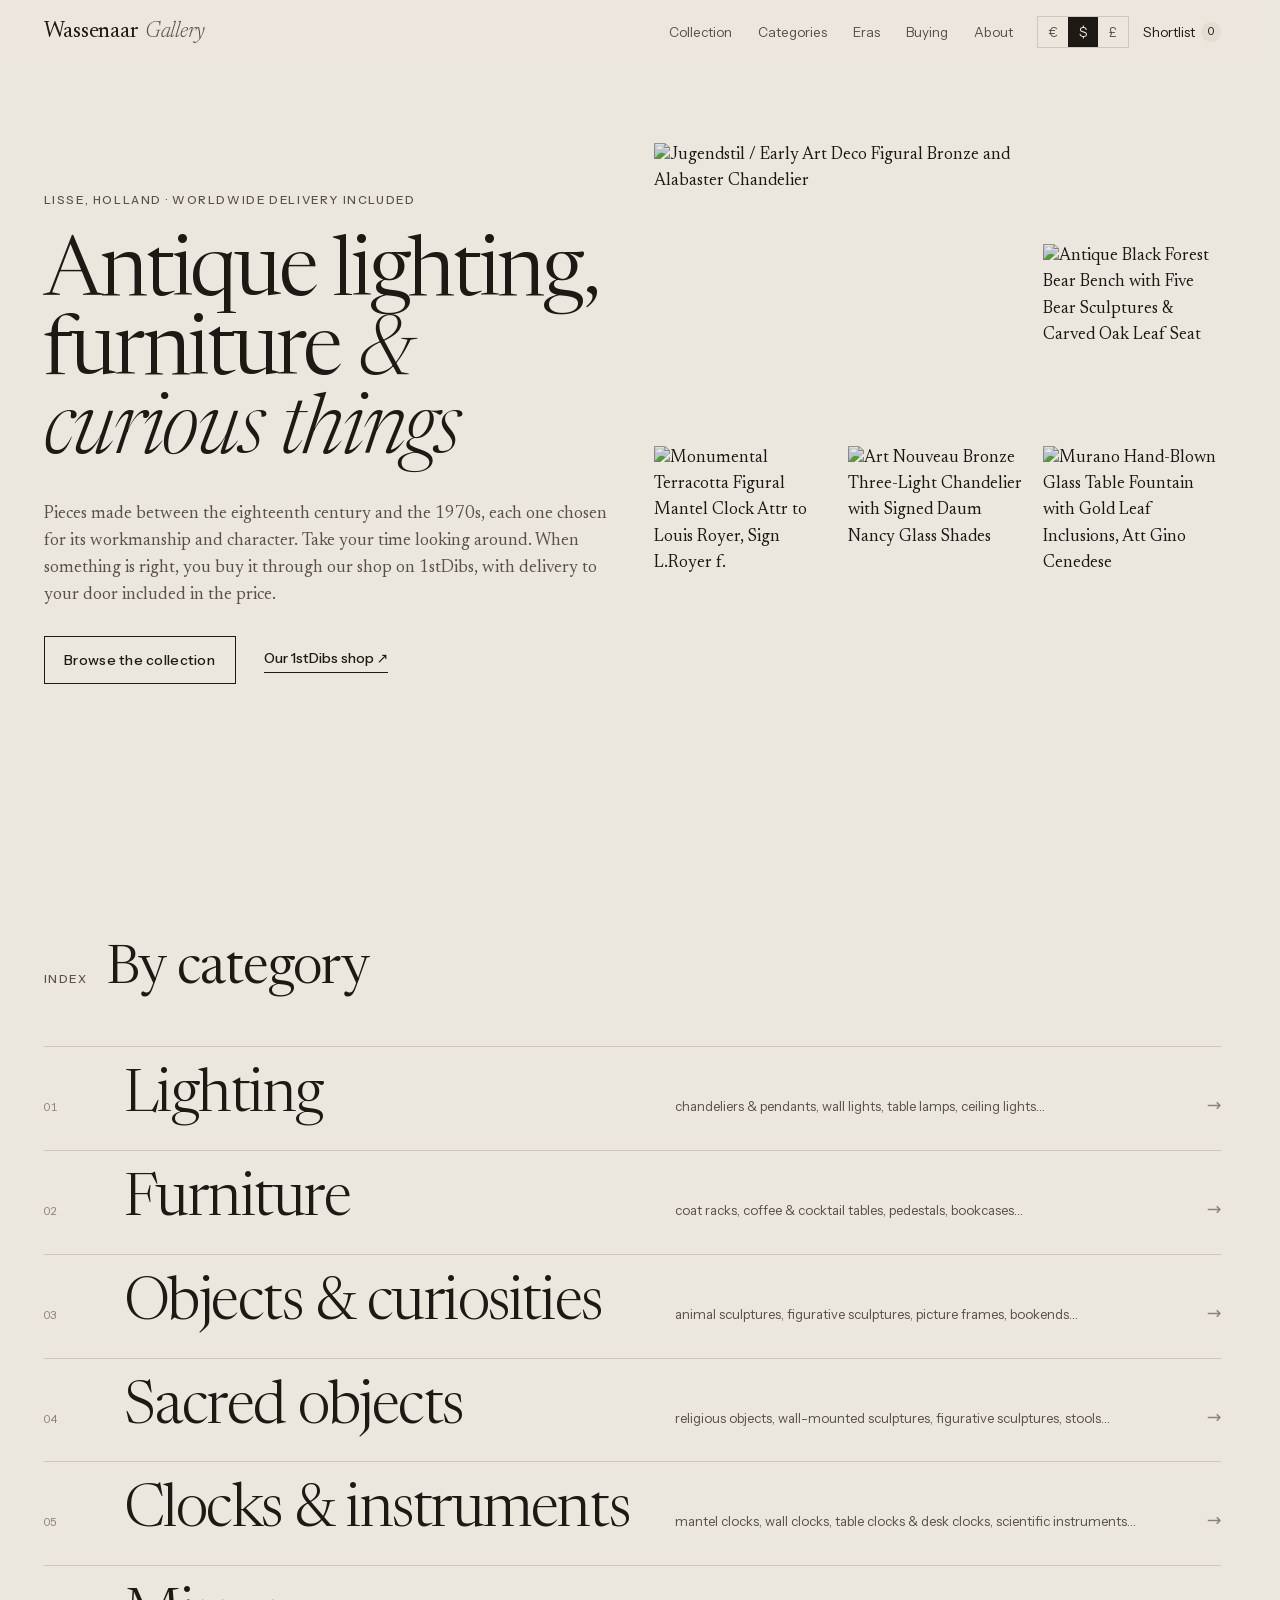
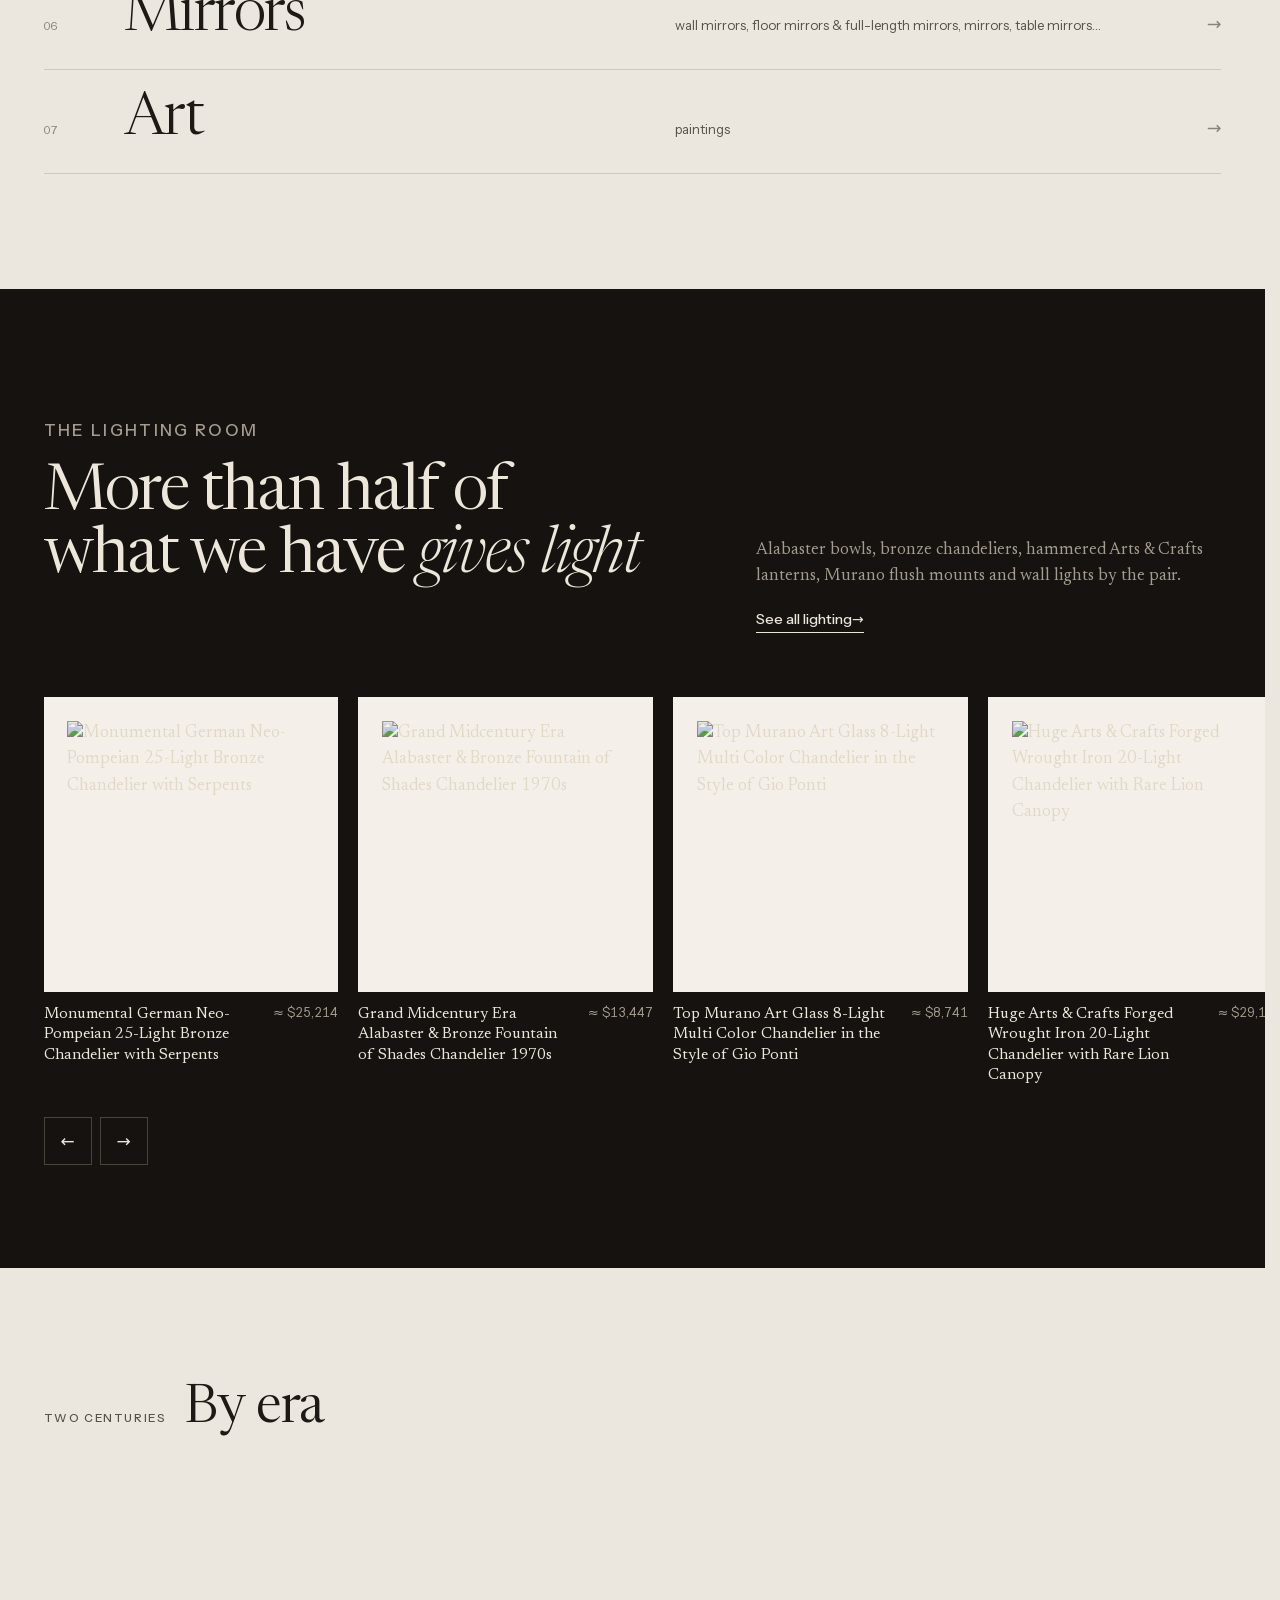
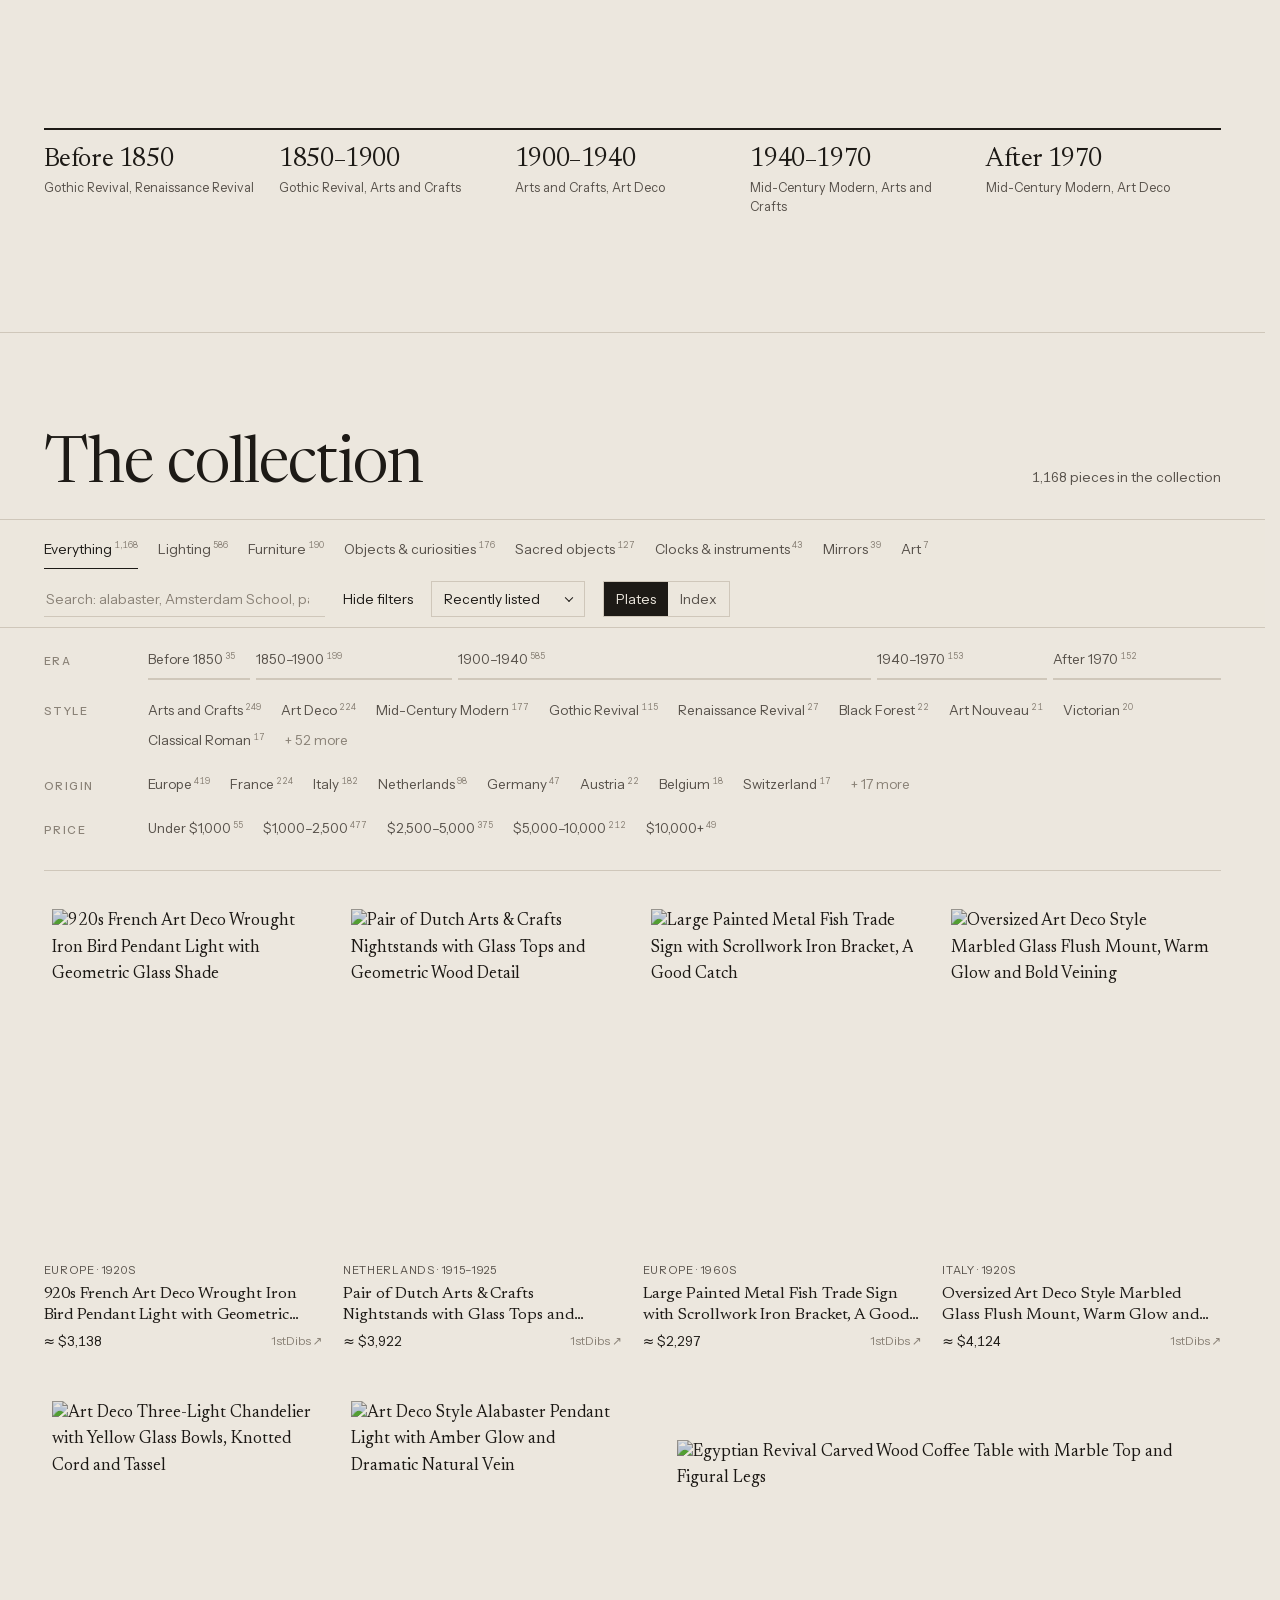
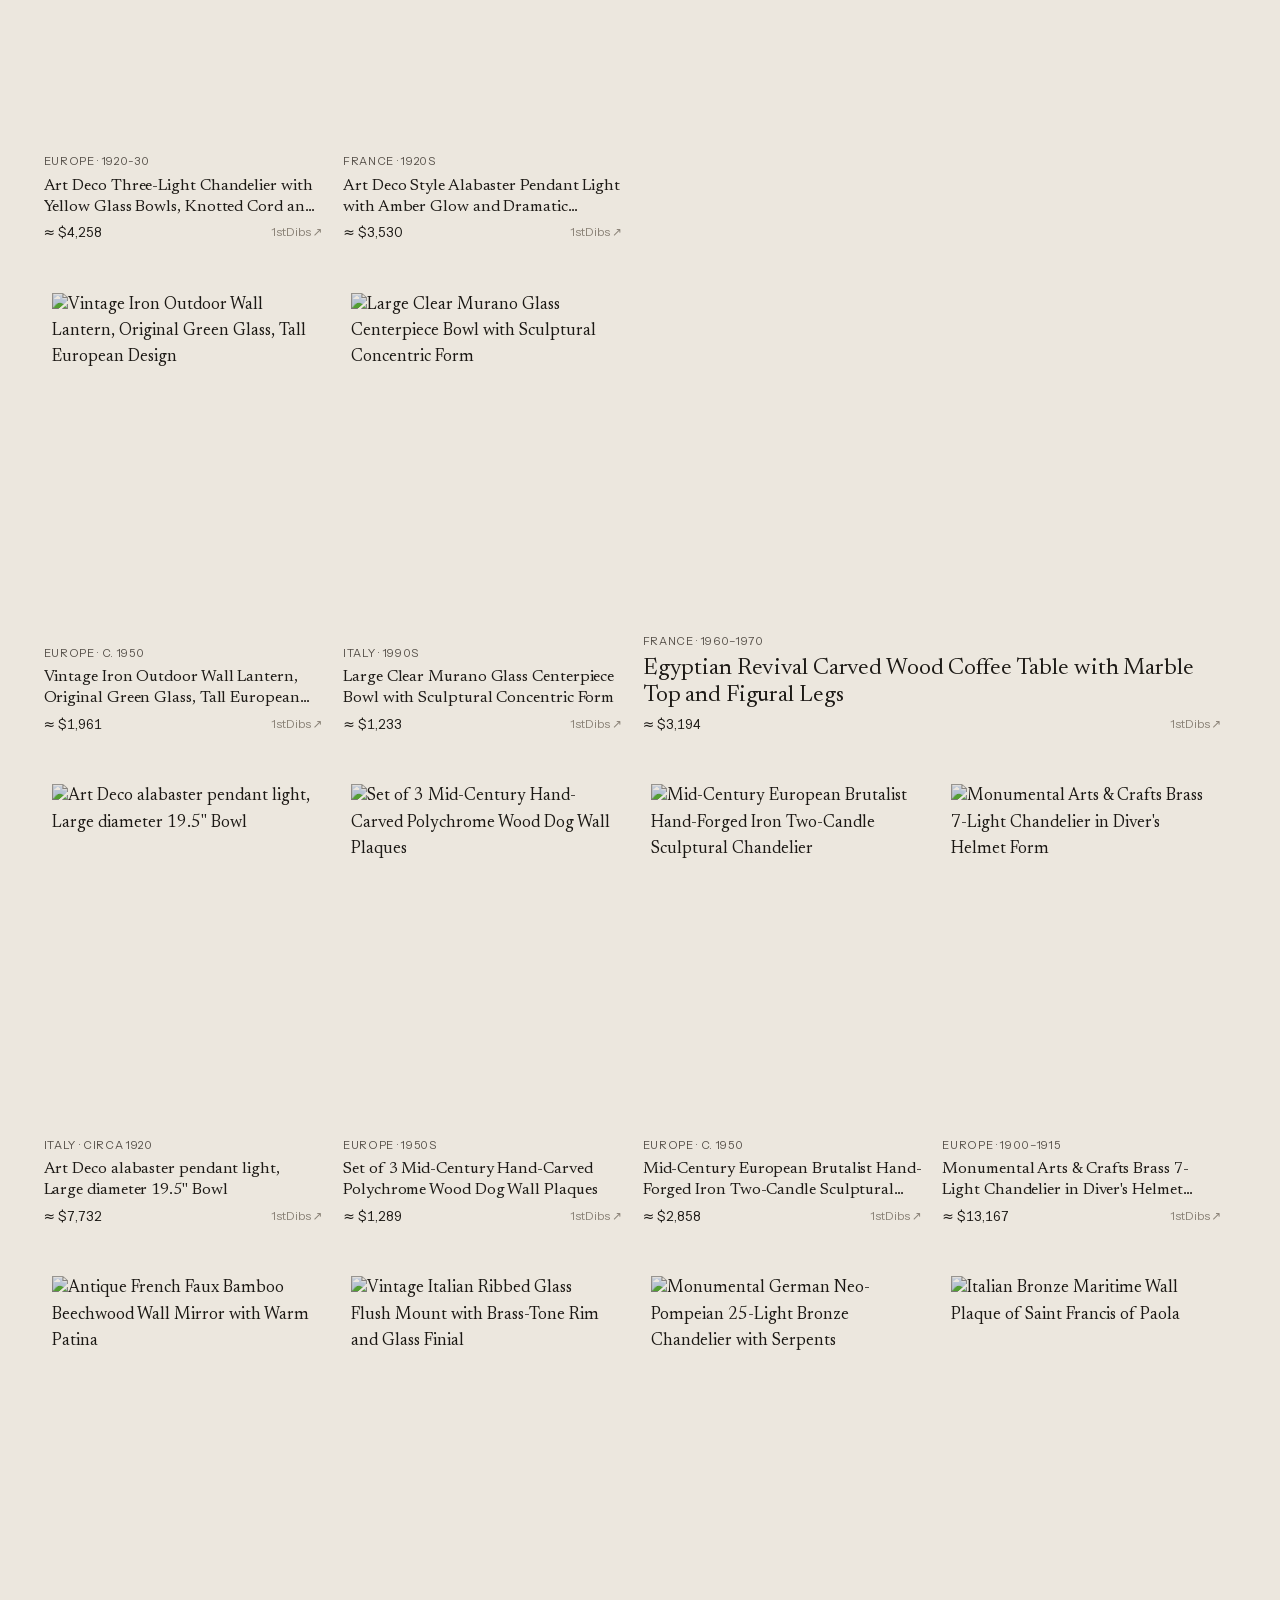
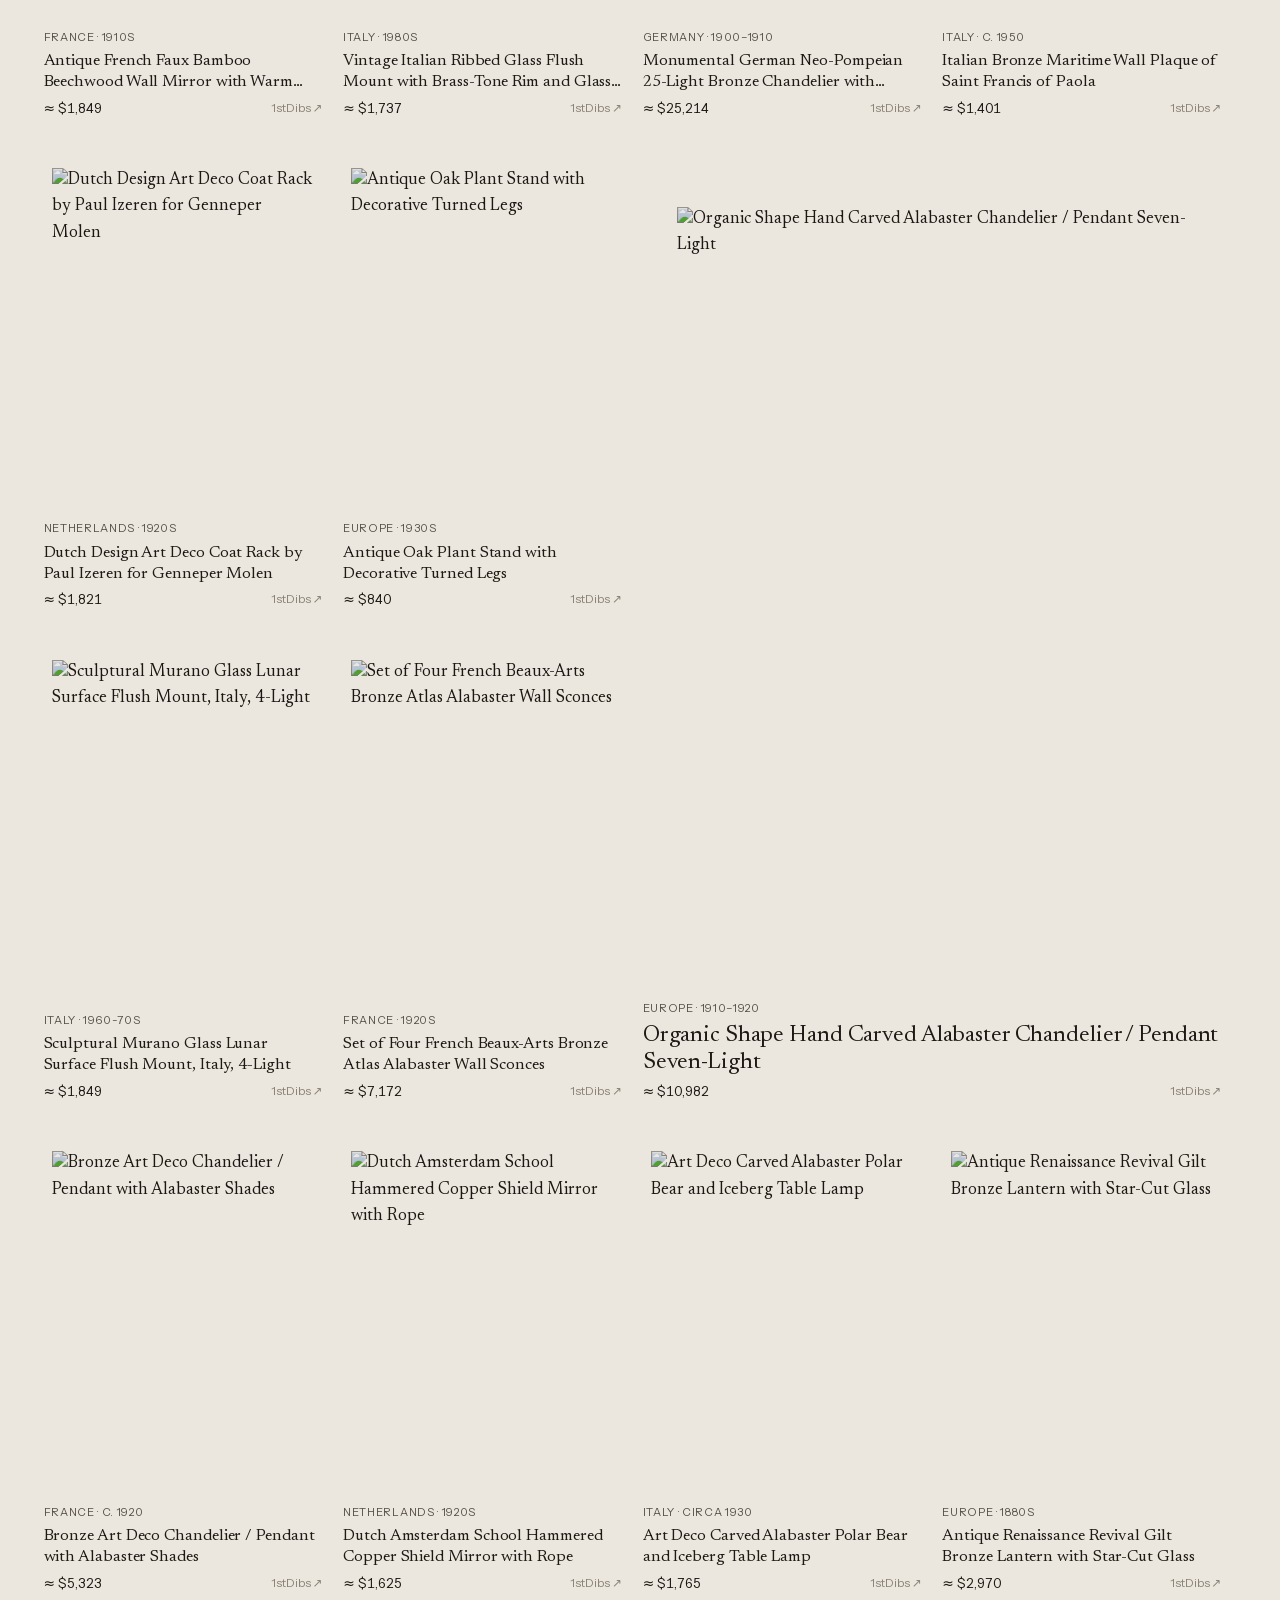
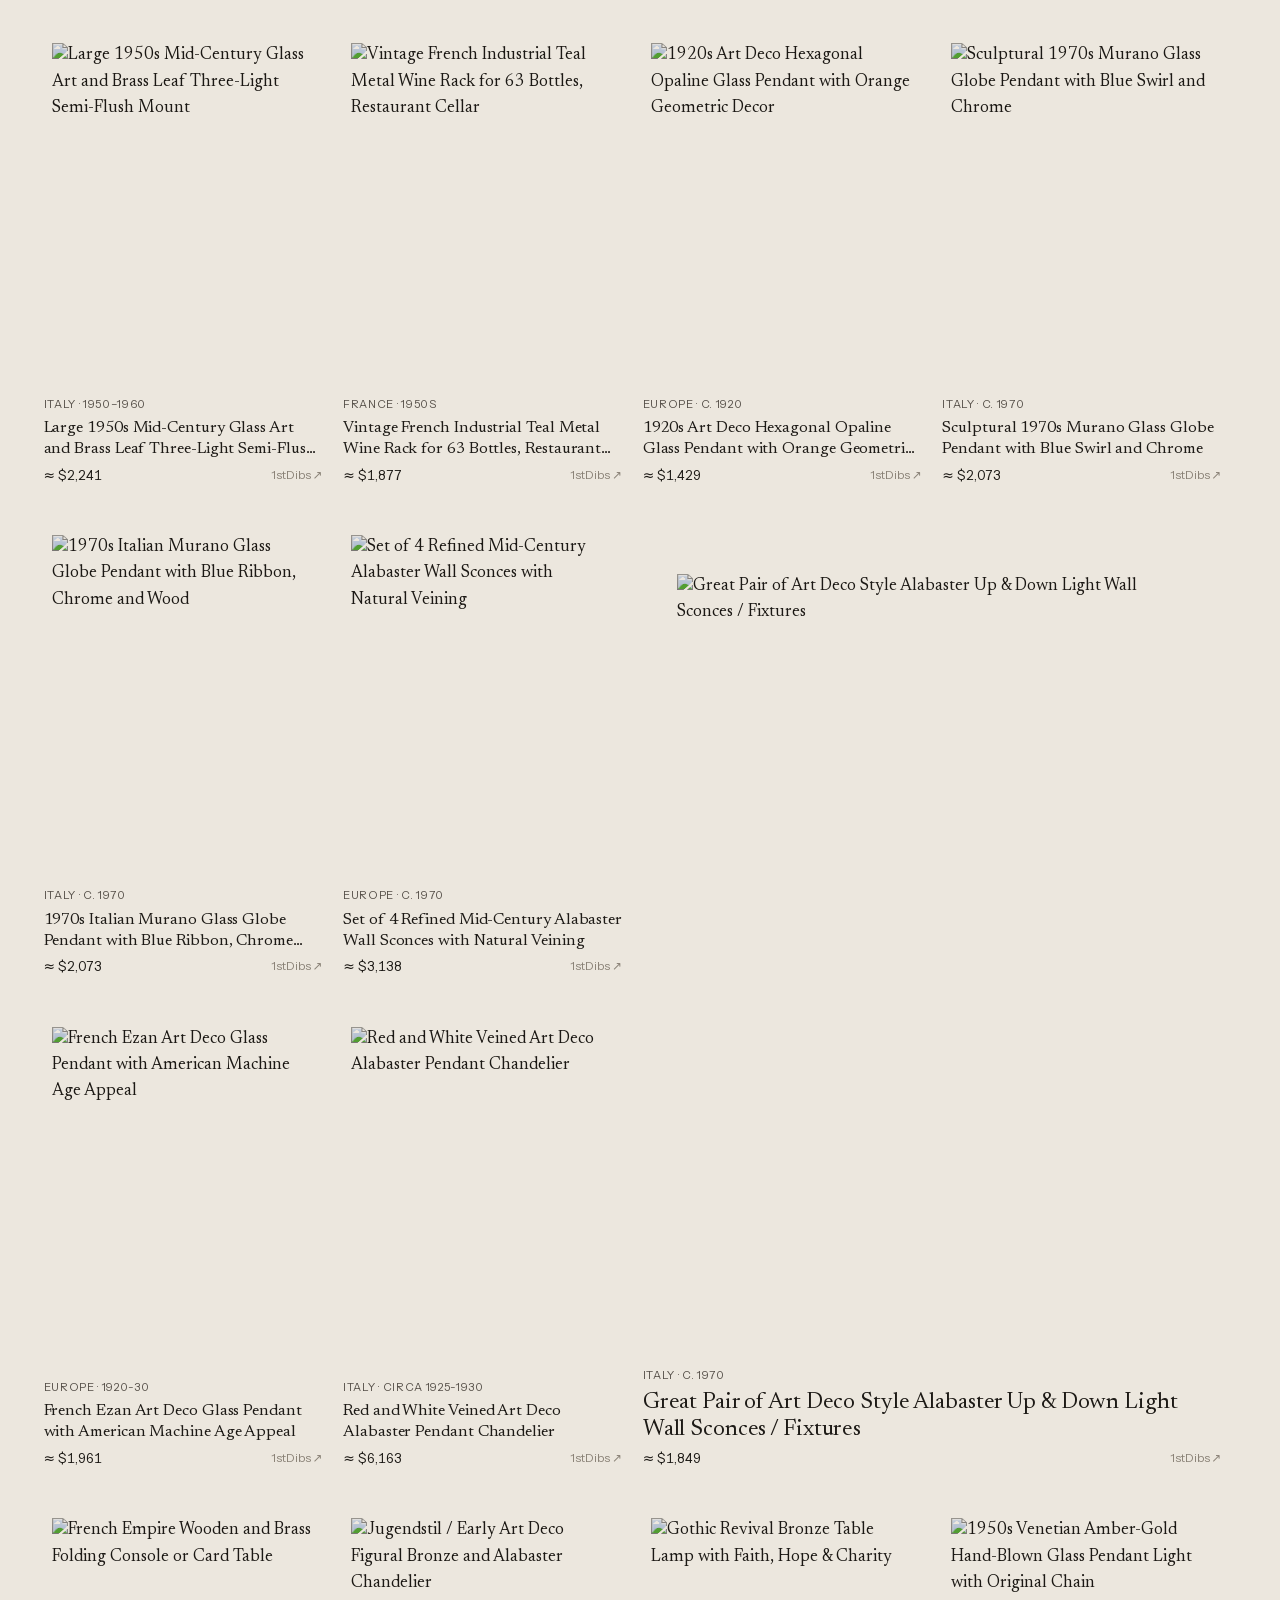
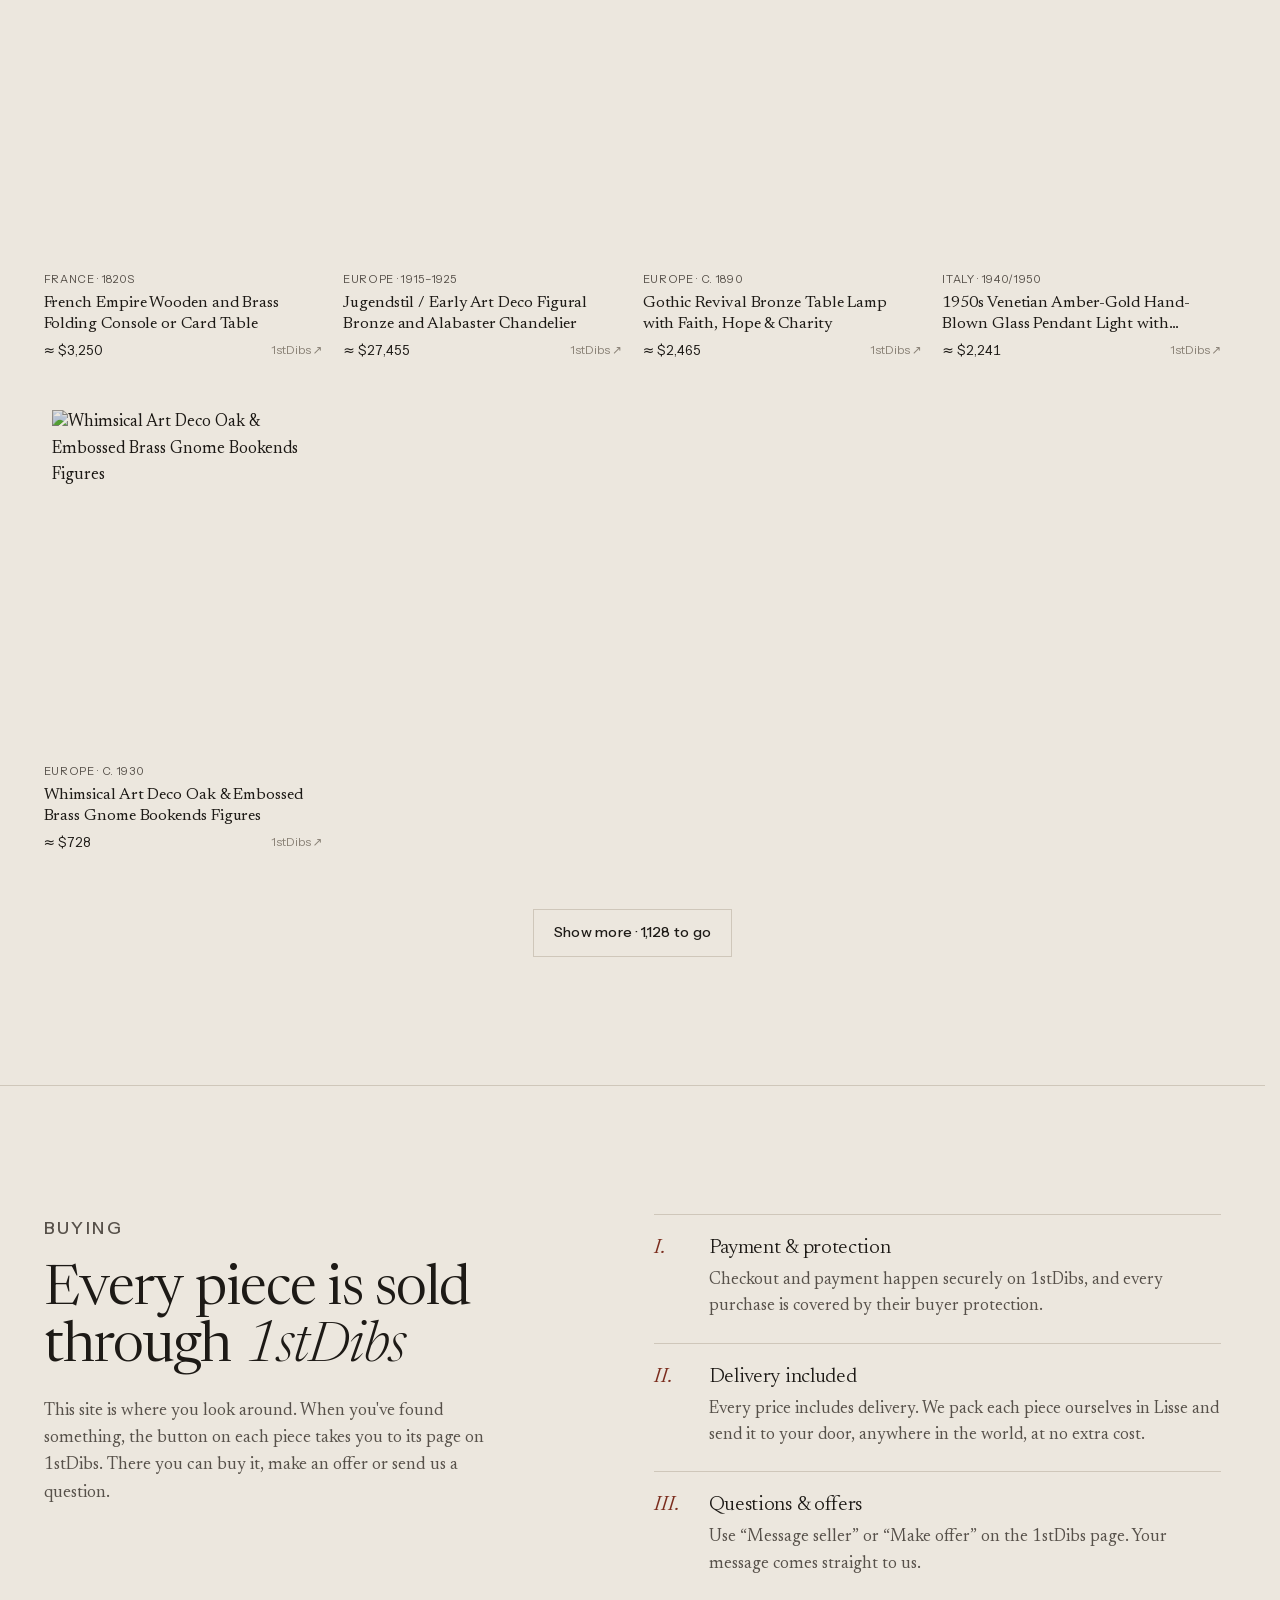
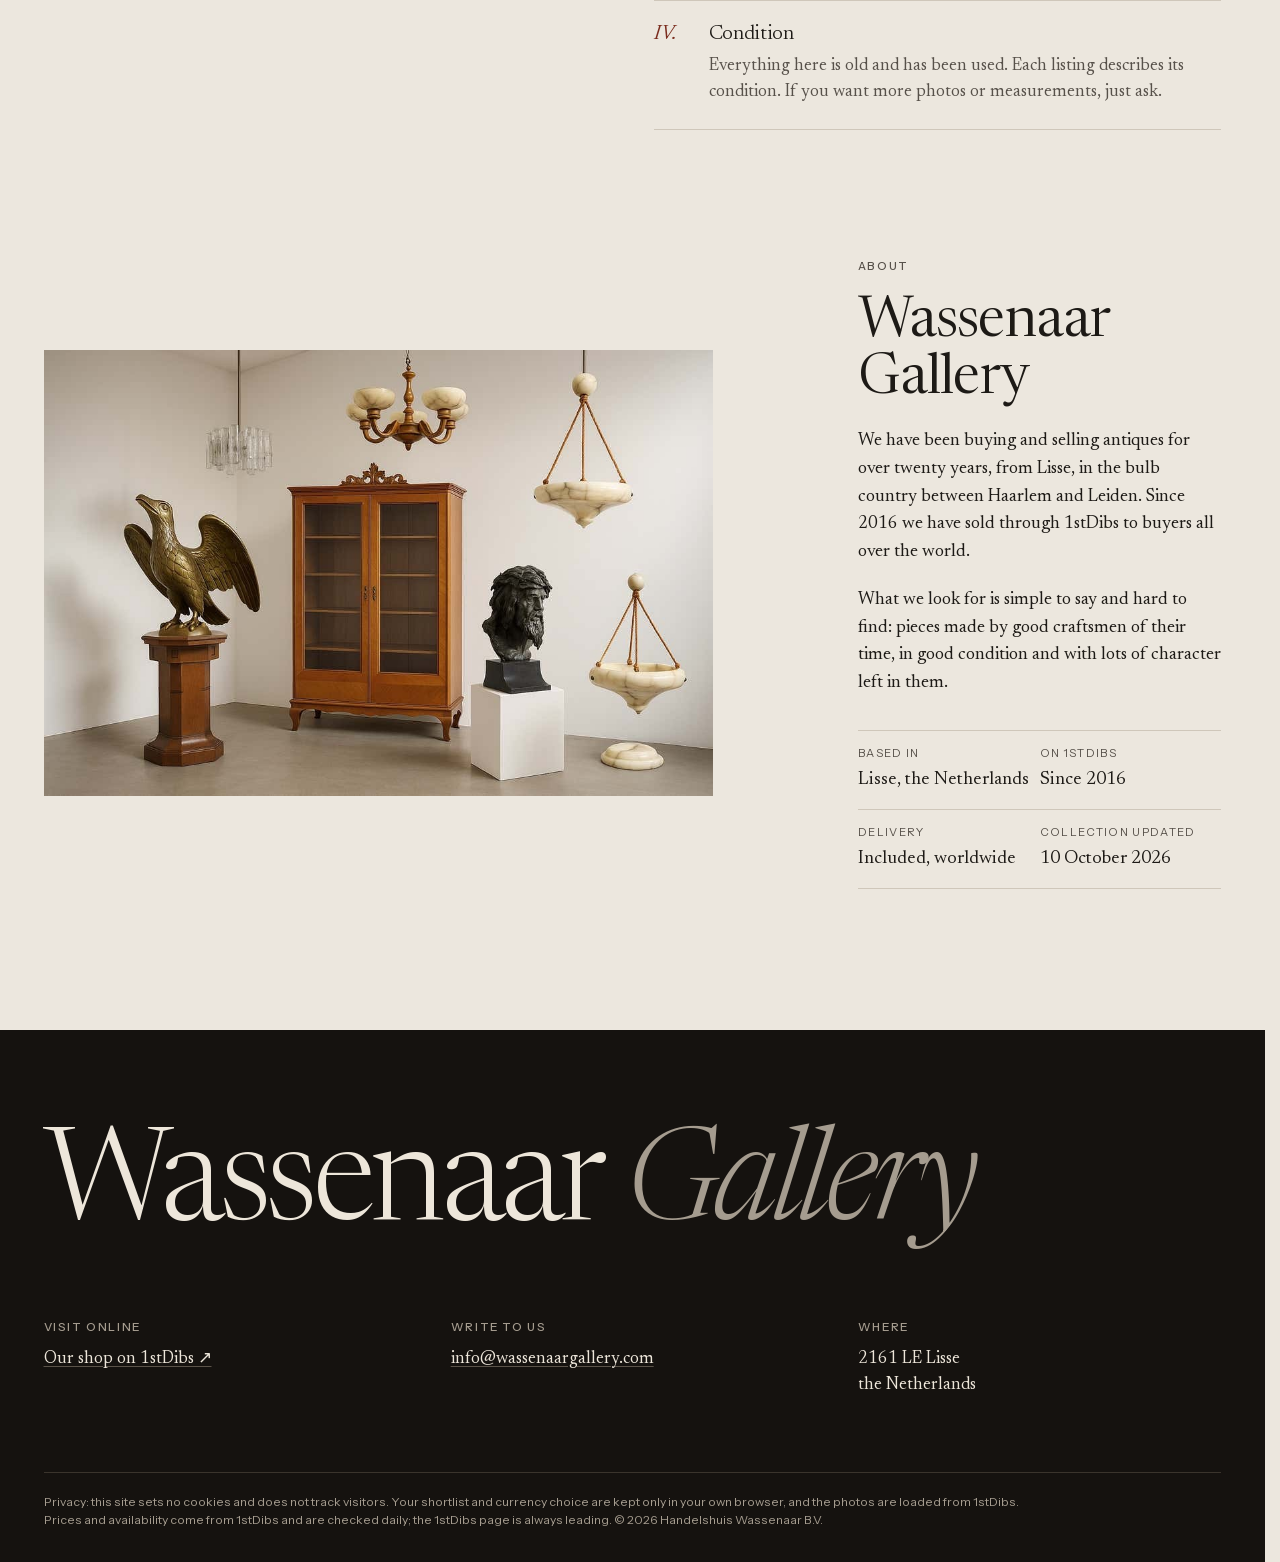
==== commit 619c2f89: "Add privacy note to the footer The site sets no cookies and does not track visitors; the shortlist a" ====
--- a/index.html
+++ b/index.html
@@ -284,6 +284,9 @@
         </div>
       </div>
       <p class="footer__small">
+        Privacy: this site sets no cookies and does not track visitors. Your shortlist and currency choice are
+        kept only in your own browser, and the photos are loaded from 1stDibs.
+        <br>
         Prices and availability come from 1stDibs and are checked daily; the 1stDibs page is always leading.
         © <span data-year>2026</span> Handelshuis Wassenaar B.V.
       </p>
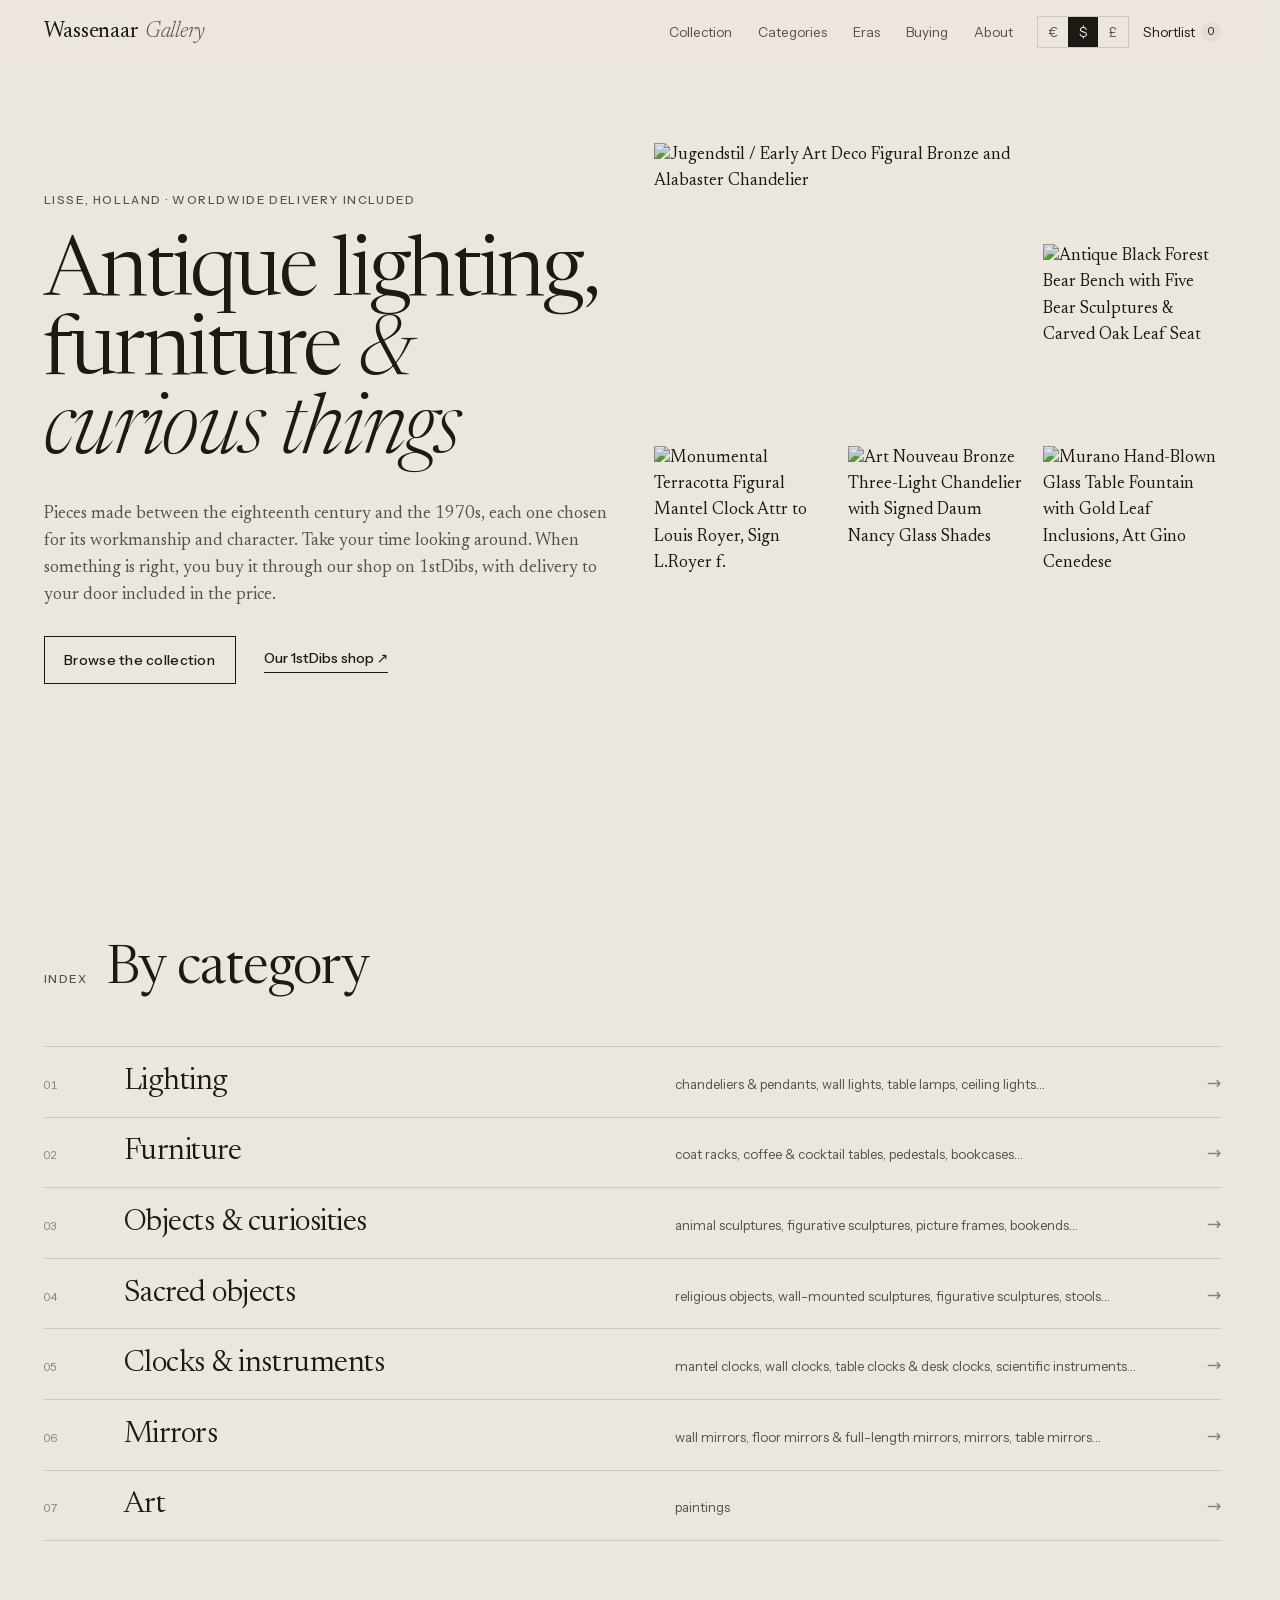
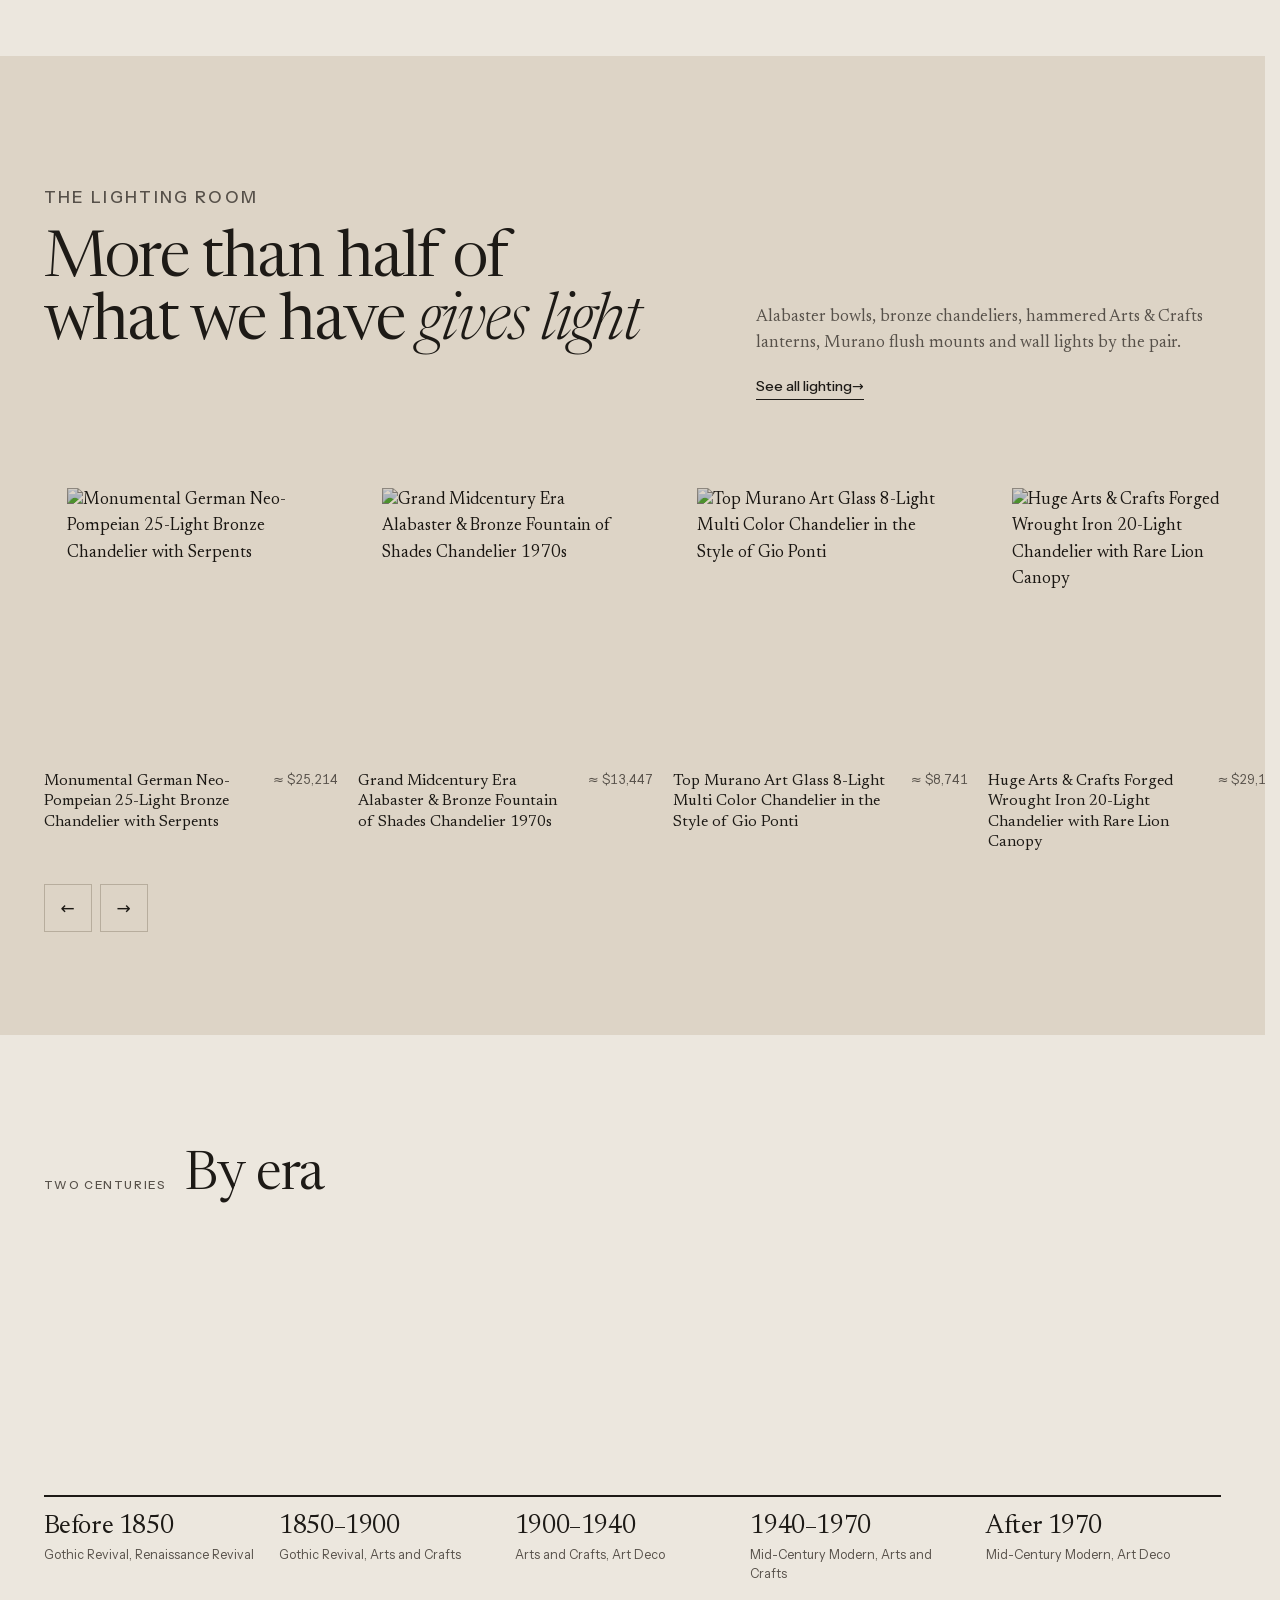
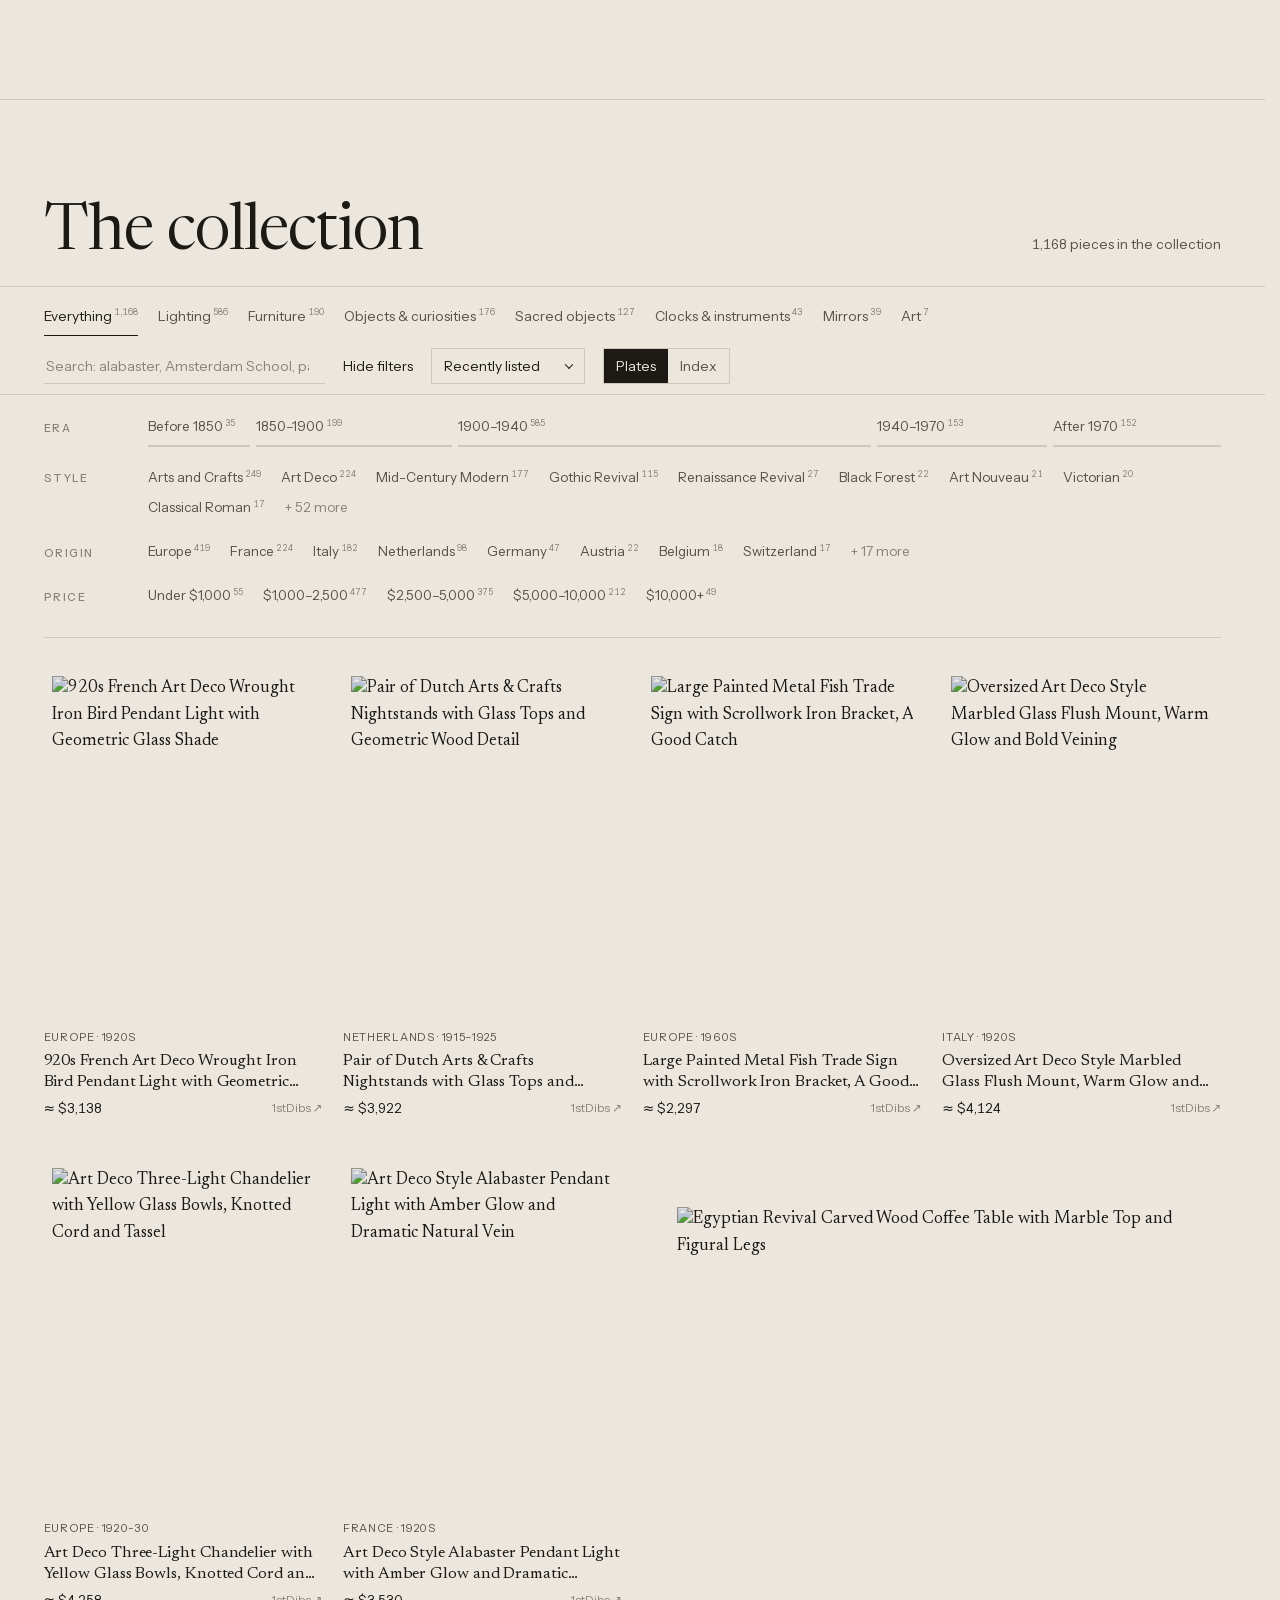
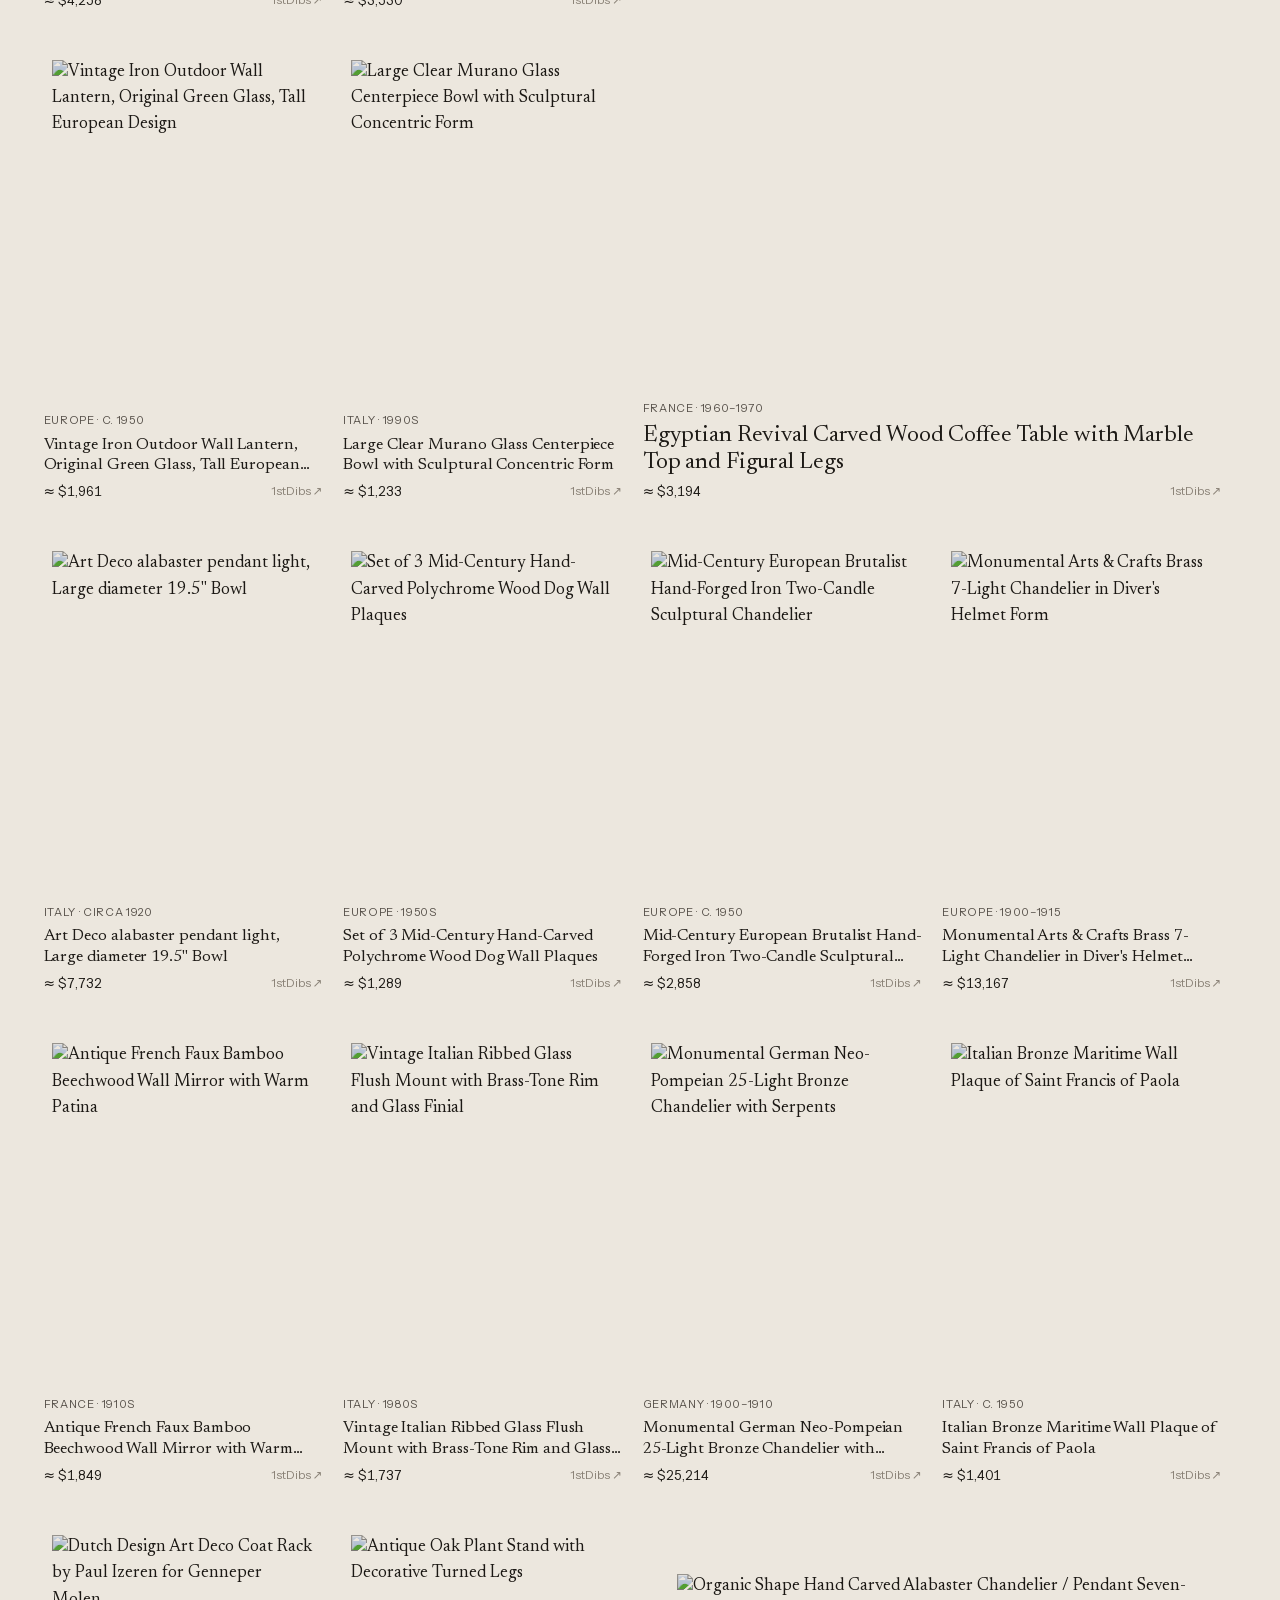
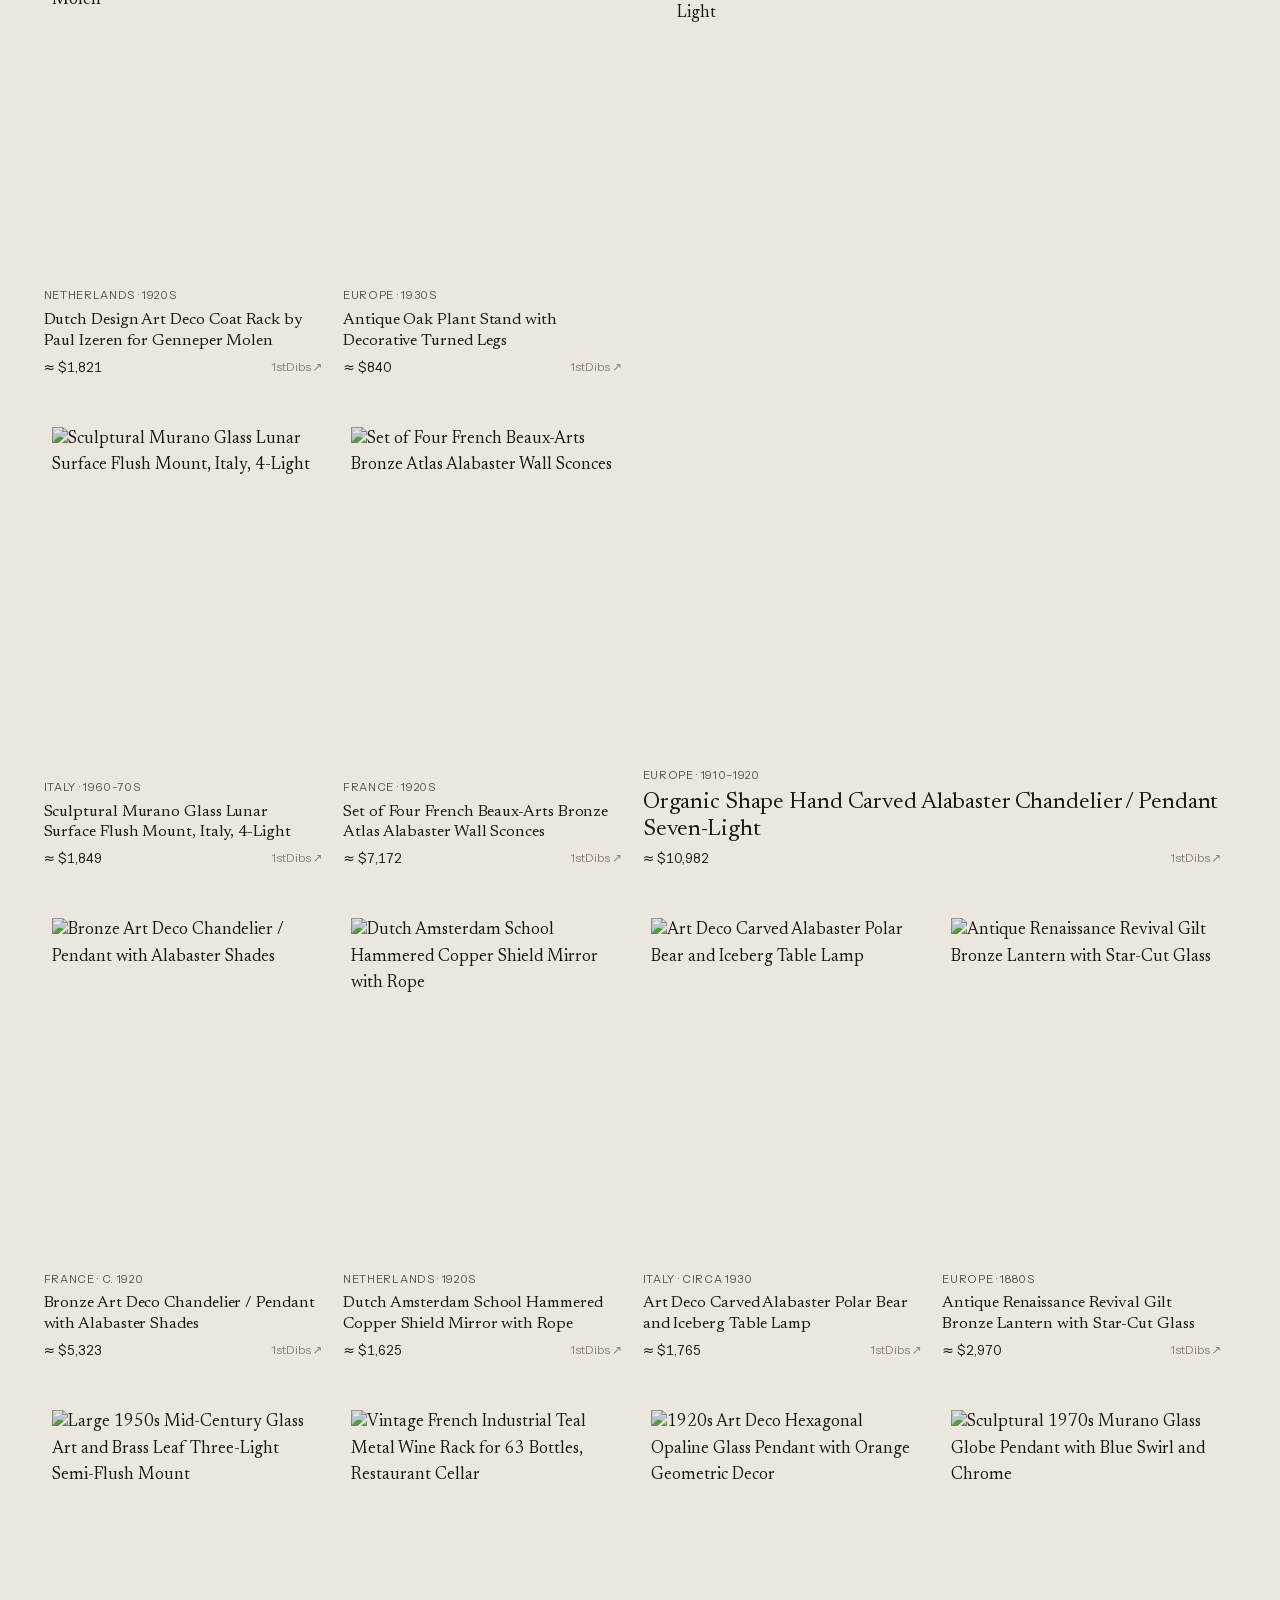
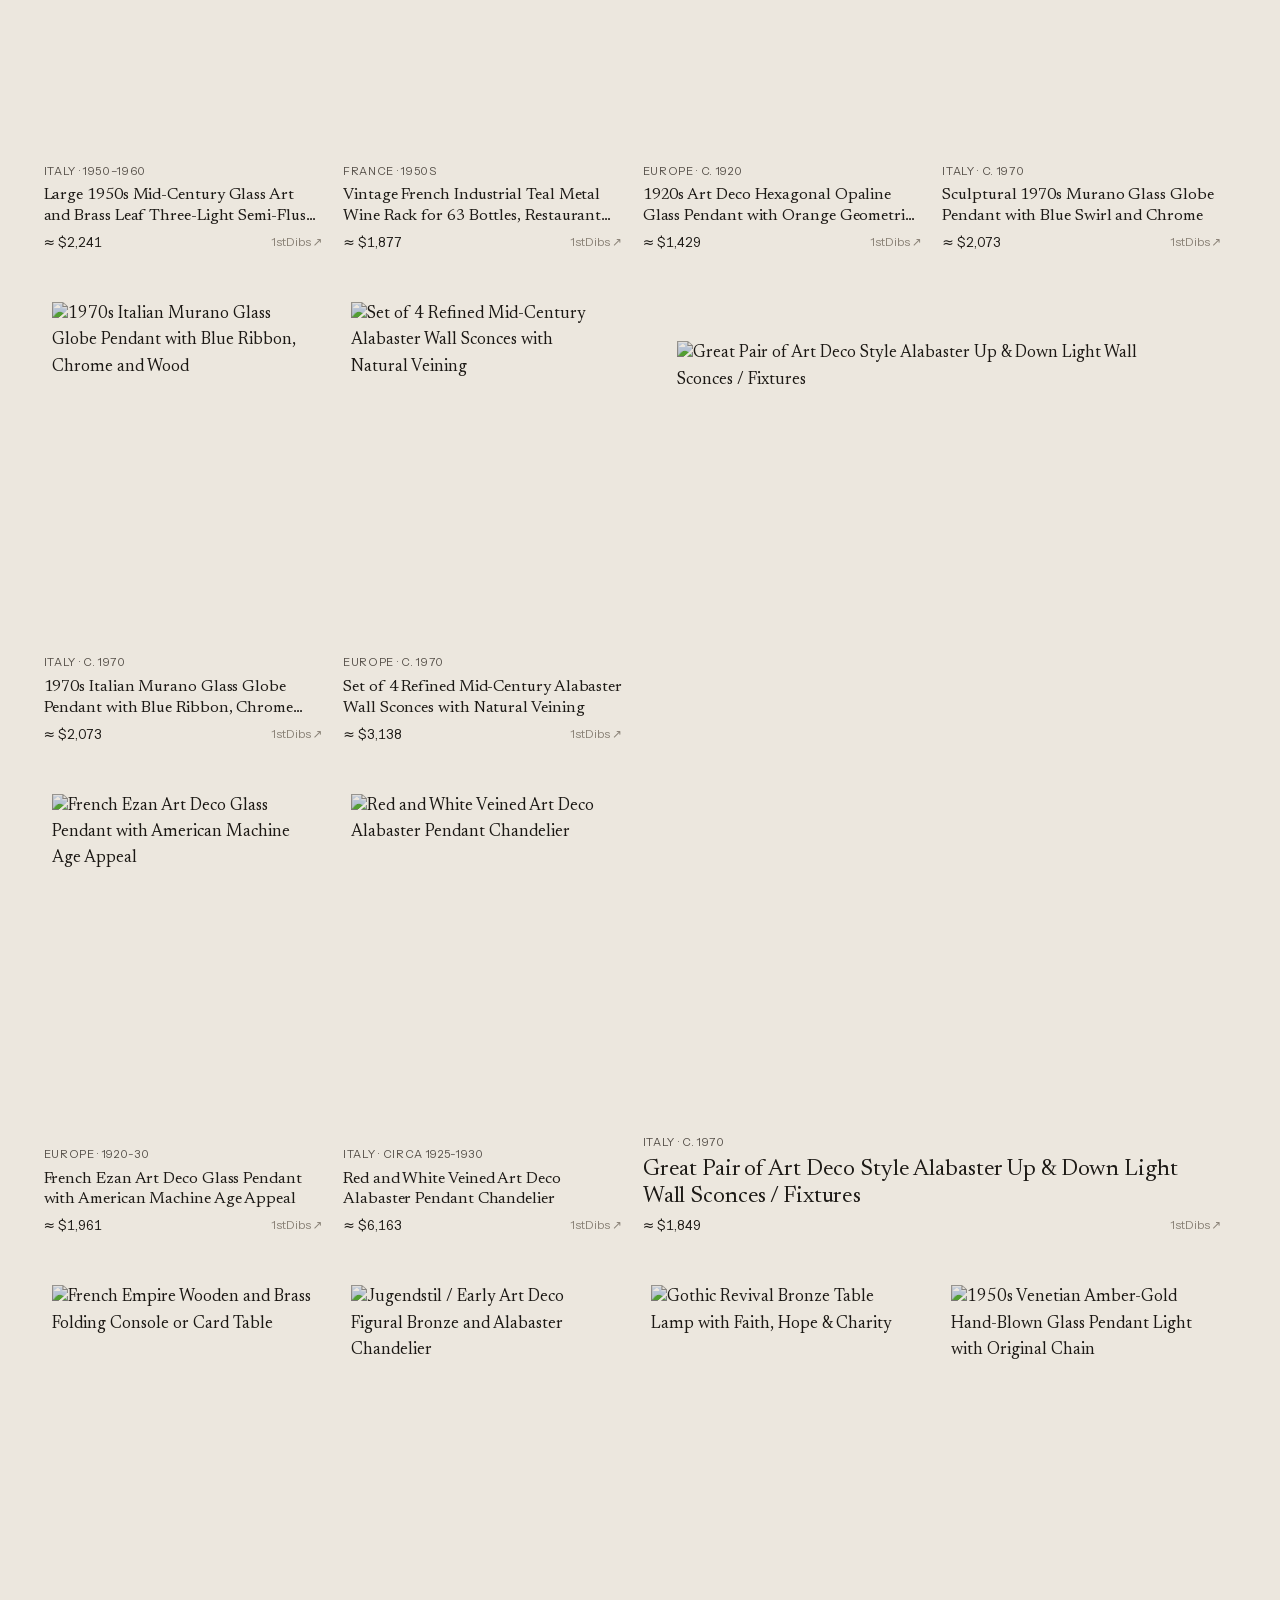
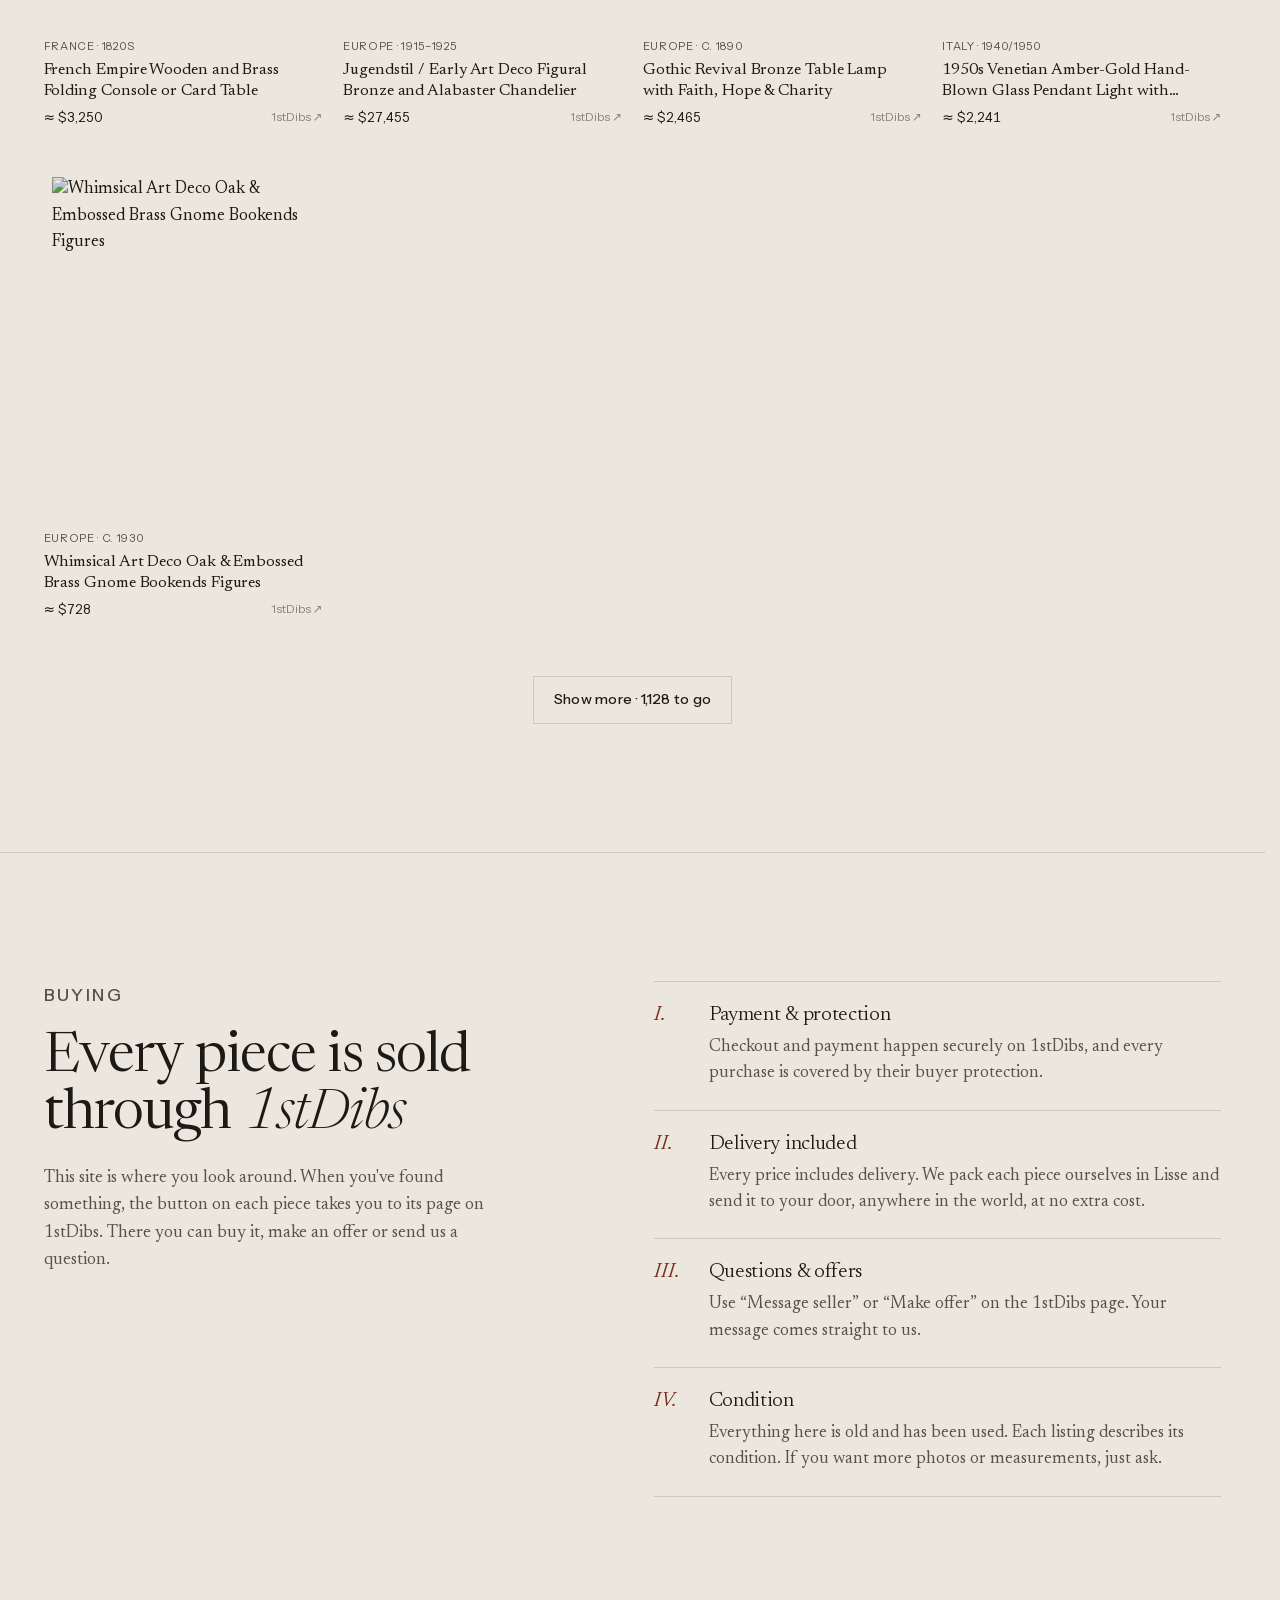
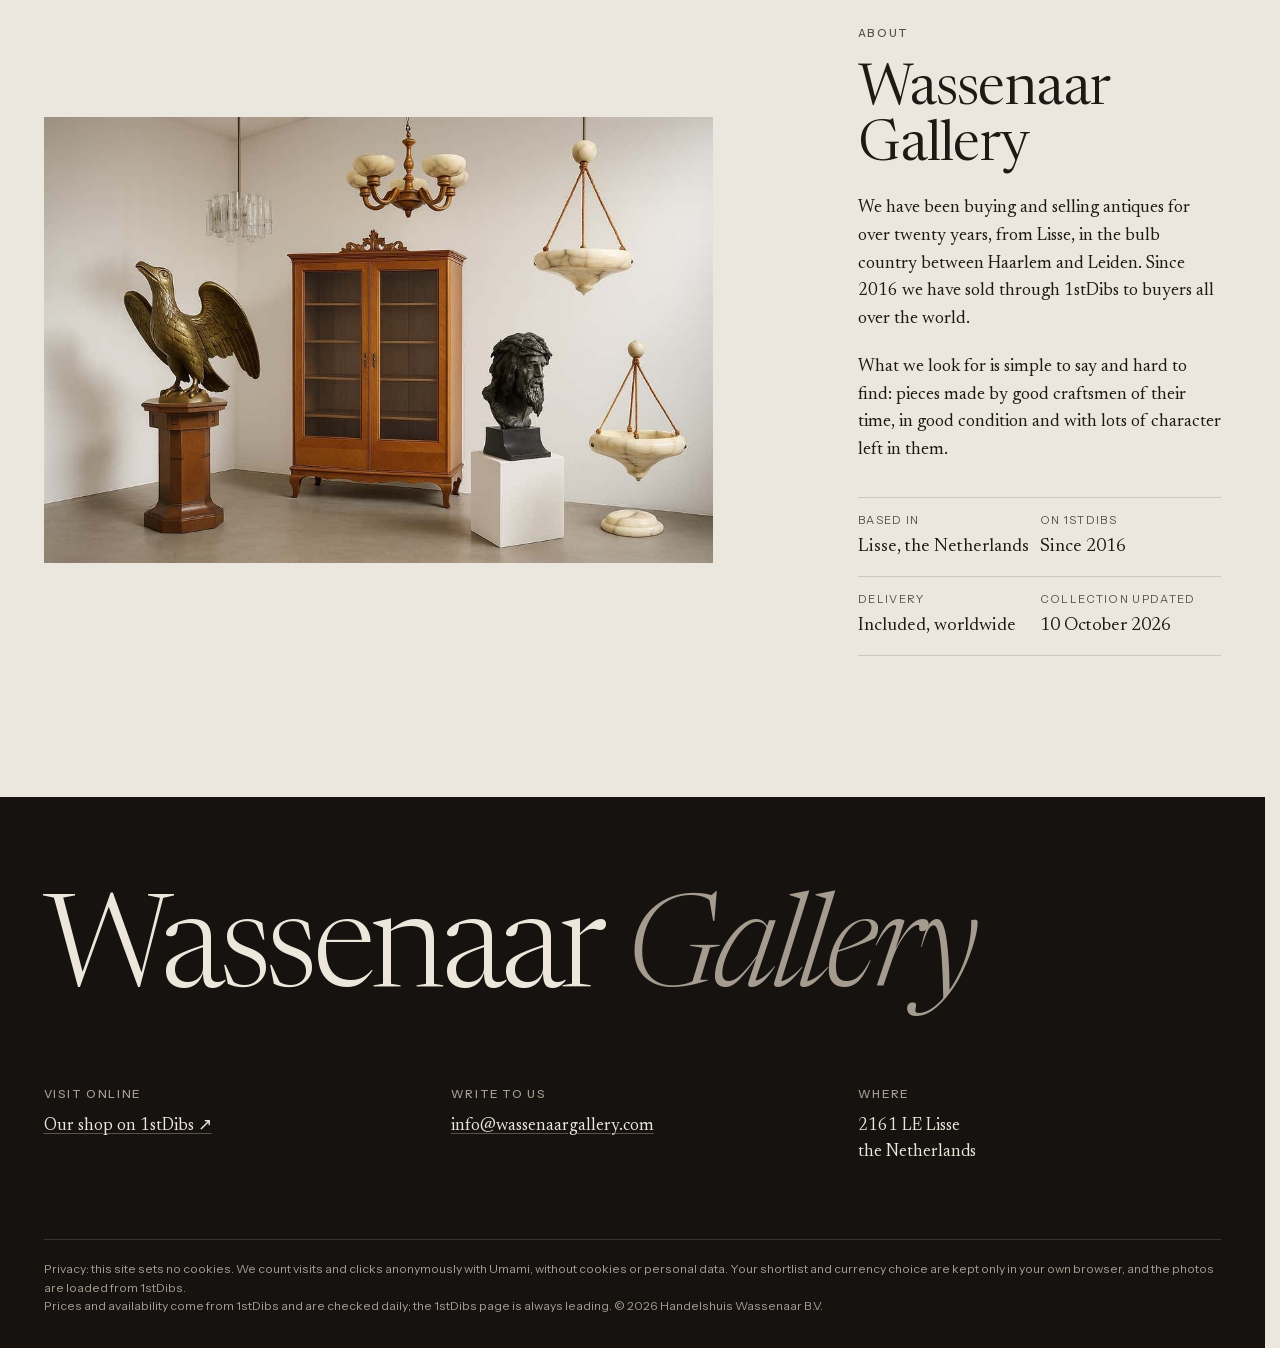
==== commit 79cbee75: "Add anonymous visitor statistics with Umami Cookie-free counting: one pageview per visit and events " ====
--- a/index.html
+++ b/index.html
@@ -19,6 +19,10 @@
   <link rel="preconnect" href="https://a.1stdibscdn.com">
   <script>document.documentElement.classList.add("js")</script>
   <link rel="stylesheet" href="assets/site.css">
+  <!-- Anonymous visitor statistics: Umami, no cookies, no personal data. Counts only on
+       wassenaargallery.com; pageviews are sent by app.js (automatic tracking is off). -->
+  <script defer src="https://cloud.umami.is/script.js" data-website-id="fcb92f44-dd41-4e73-aa52-4377b2ecb5c8"
+          data-domains="wassenaargallery.com" data-auto-track="false" data-do-not-track="true"></script>
   <script type="module" src="assets/app.js"></script>
   <script type="application/ld+json">
   {
@@ -67,7 +71,7 @@
       <a href="#eras">Eras</a>
       <a href="#buying">Buying</a>
       <a href="#about">About</a>
-      <a href="https://www.1stdibs.com/dealers/handelshuis-wassenaar/" target="_blank" rel="noopener">1stDibs shop ↗</a>
+      <a href="https://www.1stdibs.com/dealers/handelshuis-wassenaar/" target="_blank" rel="noopener" data-out="shop" data-from="menu">1stDibs shop ↗</a>
       <div class="mobile-menu__currency">
         <span>Prices in</span>
         <div class="currency" role="group" aria-label="Show prices in">
@@ -92,7 +96,7 @@
         </p>
         <p class="hero__actions" data-reveal>
           <a class="button" href="#collection">Browse the collection</a>
-          <a class="link-out" href="https://www.1stdibs.com/dealers/handelshuis-wassenaar/" target="_blank" rel="noopener">Our 1stDibs shop</a>
+          <a class="link-out" href="https://www.1stdibs.com/dealers/handelshuis-wassenaar/" target="_blank" rel="noopener" data-out="shop" data-from="hero">Our 1stDibs shop</a>
         </p>
       </div>
       <div class="salon" data-salon aria-label="A few pieces from the collection"></div>
@@ -272,7 +276,7 @@
       <div class="footer__cols">
         <div>
           <h2>Visit online</h2>
-          <p><a href="https://www.1stdibs.com/dealers/handelshuis-wassenaar/" target="_blank" rel="noopener">Our shop on 1stDibs ↗</a></p>
+          <p><a href="https://www.1stdibs.com/dealers/handelshuis-wassenaar/" target="_blank" rel="noopener" data-out="shop" data-from="footer">Our shop on 1stDibs ↗</a></p>
         </div>
         <div>
           <h2>Write to us</h2>
@@ -284,8 +288,9 @@
         </div>
       </div>
       <p class="footer__small">
-        Privacy: this site sets no cookies and does not track visitors. Your shortlist and currency choice are
-        kept only in your own browser, and the photos are loaded from 1stDibs.
+        Privacy: this site sets no cookies. We count visits and clicks anonymously with Umami, without
+        cookies or personal data. Your shortlist and currency choice are kept only in your own browser,
+        and the photos are loaded from 1stDibs.
         <br>
         Prices and availability come from 1stDibs and are checked daily; the 1stDibs page is always leading.
         © <span data-year>2026</span> Handelshuis Wassenaar B.V.
@@ -317,7 +322,7 @@
           <p class="piece__subtitle" data-piece-subtitle></p>
           <p class="piece__price" data-piece-price></p>
           <div class="piece__actions">
-            <a class="button button--solid" data-piece-link target="_blank" rel="noopener">View &amp; buy on 1stDibs</a>
+            <a class="button button--solid" data-piece-link data-from="piece" target="_blank" rel="noopener">View &amp; buy on 1stDibs</a>
             <button type="button" class="button button--quiet" data-piece-keep aria-pressed="false">Keep on shortlist</button>
           </div>
           <p class="piece__hint">Make an offer or ask us a question on the same page.</p>
--- a/assets/site.css
+++ b/assets/site.css
@@ -34,6 +34,7 @@
   --ink-3: #8a8277;
   --rule: #cfc7ba;
   --accent: #7b2d1e;
+  --sand: #ddd4c6;
   --night: #15120f;
   --night-2: #221e19;
   --night-ink: #ede6da;
@@ -467,6 +468,7 @@
   display: block;
   min-height: 0;
   text-decoration: none;
+  transition: transform 900ms var(--ease);
 }
 .salon__piece:nth-child(1) {
   grid-area: 1 / 1 / 4 / 5;
@@ -495,7 +497,11 @@
 .salon__piece[data-hang] img {
   object-position: 50% 0%;
 }
-.salon__piece:hover img {
+/* On hover the whole piece (photo plus its paper background) lifts and sits above its
+   neighbours, so the caption is never covered and no white photo edge shows. */
+.salon__piece:hover,
+.salon__piece:focus-visible {
+  z-index: 3;
   transform: translateY(-6px);
 }
 
@@ -509,6 +515,8 @@
   font-size: 0.74rem;
   line-height: 1.35;
   color: var(--ink-2);
+  background: var(--paper);
+  padding: 6px 8px;
   opacity: 0;
   transition: opacity 300ms, transform 400ms var(--ease);
   pointer-events: none;
@@ -575,7 +583,7 @@
   grid-template-columns: 3.5rem minmax(0, 1fr) minmax(0, 0.9fr) 3rem;
   align-items: baseline;
   gap: 12px 24px;
-  padding: clamp(14px, 1.8vw, 22px) 0;
+  padding: clamp(12px, 1.4vw, 18px) 0;
   border-top: 1px solid var(--rule);
   text-decoration: none;
   transition: color 250ms;
@@ -587,10 +595,10 @@
   font-variant-numeric: tabular-nums;
 }
 .room-row__name {
-  font-size: clamp(1.9rem, 4.6vw, 4.2rem);
-  line-height: 1;
-  letter-spacing: -0.025em;
-  font-weight: 330;
+  font-size: clamp(1.4rem, 2.4vw, 2.3rem);
+  line-height: 1.1;
+  letter-spacing: -0.015em;
+  font-weight: 360;
   transition: transform 500ms var(--ease), color 250ms;
 }
 .room-row__kinds {
@@ -616,7 +624,7 @@
 }
 .room-row:hover .room-row__name,
 .room-row:focus-visible .room-row__name {
-  transform: translateX(14px);
+  transform: translateX(8px);
   color: var(--accent);
 }
 
@@ -675,8 +683,8 @@
 /* ------------------------------------------------------------- lightroom */
 
 .lightroom {
-  background: var(--night);
-  color: var(--night-ink);
+  background: var(--sand);
+  color: var(--ink);
   padding: clamp(64px, 10vw, 140px) 0 clamp(56px, 8vw, 110px);
   display: grid;
   grid-template-columns: minmax(var(--gutter), 1fr) minmax(0, calc(var(--max) - 2 * var(--gutter))) minmax(var(--gutter), 1fr);
@@ -684,7 +692,7 @@
   overflow: hidden;
 }
 .lightroom .eyebrow {
-  color: var(--night-dim);
+  color: var(--ink-2);
 }
 .lightroom__intro {
   grid-column: 2;
@@ -706,14 +714,14 @@
 }
 .lightroom__intro p {
   grid-column: 8 / span 5;
-  color: var(--night-dim);
+  color: var(--ink-2);
   font-size: 1.05rem;
   text-wrap: pretty;
 }
 .lightroom__intro .link-arrow {
   grid-column: 8 / span 5;
   justify-self: start;
-  color: var(--night-ink);
+  color: var(--ink);
 }
 
 .reel {
@@ -740,10 +748,10 @@
   text-decoration: none;
   color: inherit;
 }
-/* Light plates on a dark wall: the cut-out photos read like pieces in a lit display case. */
+/* The cut-out photos sit directly on the sand of the lighting room. */
 .reel__img {
   aspect-ratio: 1;
-  background: var(--plate);
+  background: var(--sand);
   overflow: hidden;
 }
 .reel__img img {
@@ -769,7 +777,7 @@
 .reel__caption span:last-child {
   font-family: var(--sans);
   font-size: 0.82rem;
-  color: var(--night-dim);
+  color: var(--ink-2);
   white-space: nowrap;
   font-variant-numeric: tabular-nums;
 }
@@ -781,14 +789,14 @@
 .reel__controls button {
   width: 48px;
   height: 48px;
-  border: 1px solid #4a433a;
+  border: 1px solid #b7ad9d;
   background: none;
-  color: var(--night-ink);
+  color: var(--ink);
   font-family: var(--sans);
   transition: background-color 200ms, border-color 200ms;
 }
 .reel__controls button:hover {
-  border-color: var(--night-ink);
+  border-color: var(--ink);
 }
 
 @media (max-width: 900px) {
@@ -1314,23 +1322,9 @@
   mix-blend-mode: multiply;
   transition: transform 900ms var(--ease), opacity 500ms;
 }
-.card__alt {
-  position: absolute;
-  inset: 0;
-  width: 100%;
-  height: 100%;
-  object-fit: cover;
-  opacity: 0;
-  transition: opacity 600ms var(--ease), transform 1400ms var(--ease);
-  transform: scale(1.03);
-}
 @media (hover: hover) {
-  .card__link:hover .card__alt.is-loaded {
-    opacity: 1;
-    transform: scale(1);
-  }
   .card__link:hover .card__img {
-    transform: scale(0.97);
+    transform: scale(1.04);
   }
 }
 
@@ -1483,7 +1477,6 @@
   height: 88%;
   object-position: 50% 50%;
 }
-.grid[data-view="index"] .card__alt,
 .grid[data-view="index"] .card__keep,
 .grid[data-view="index"] .card__out,
 .grid[data-view="index"] .card__badge {
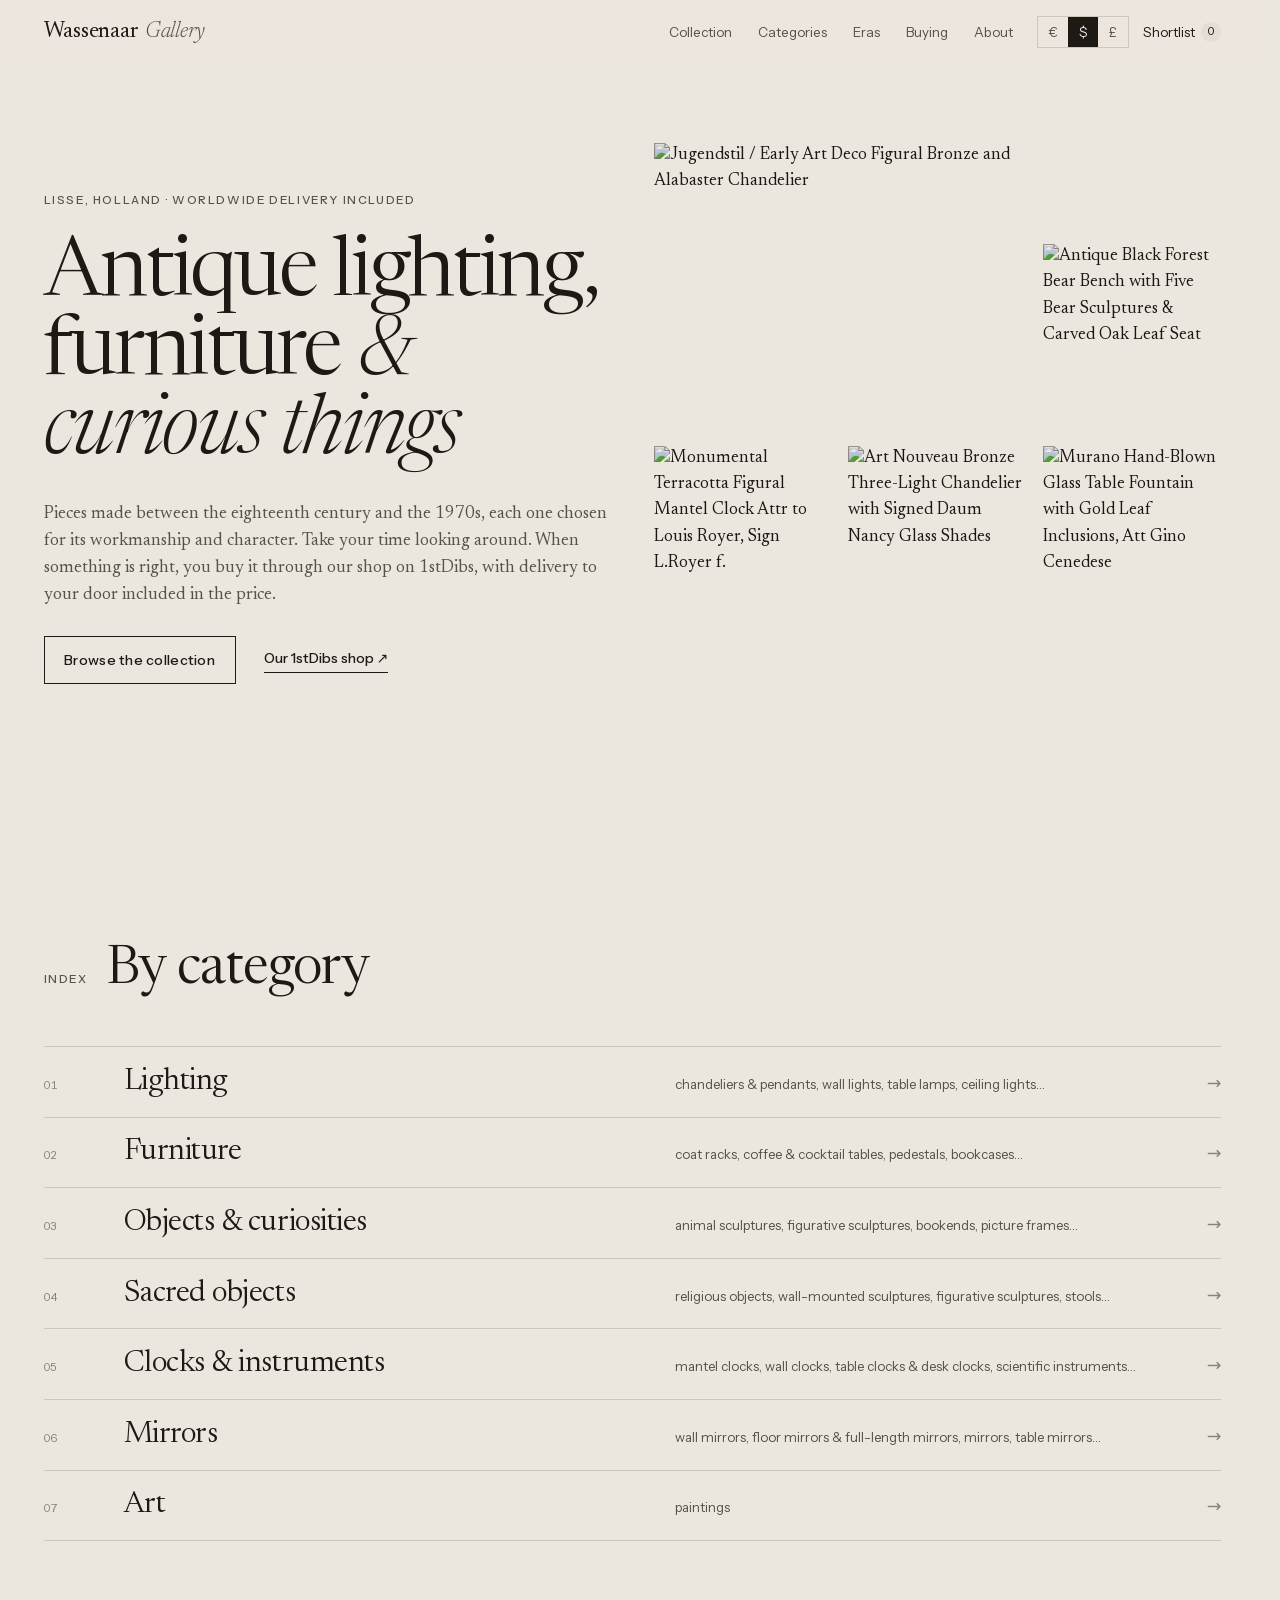
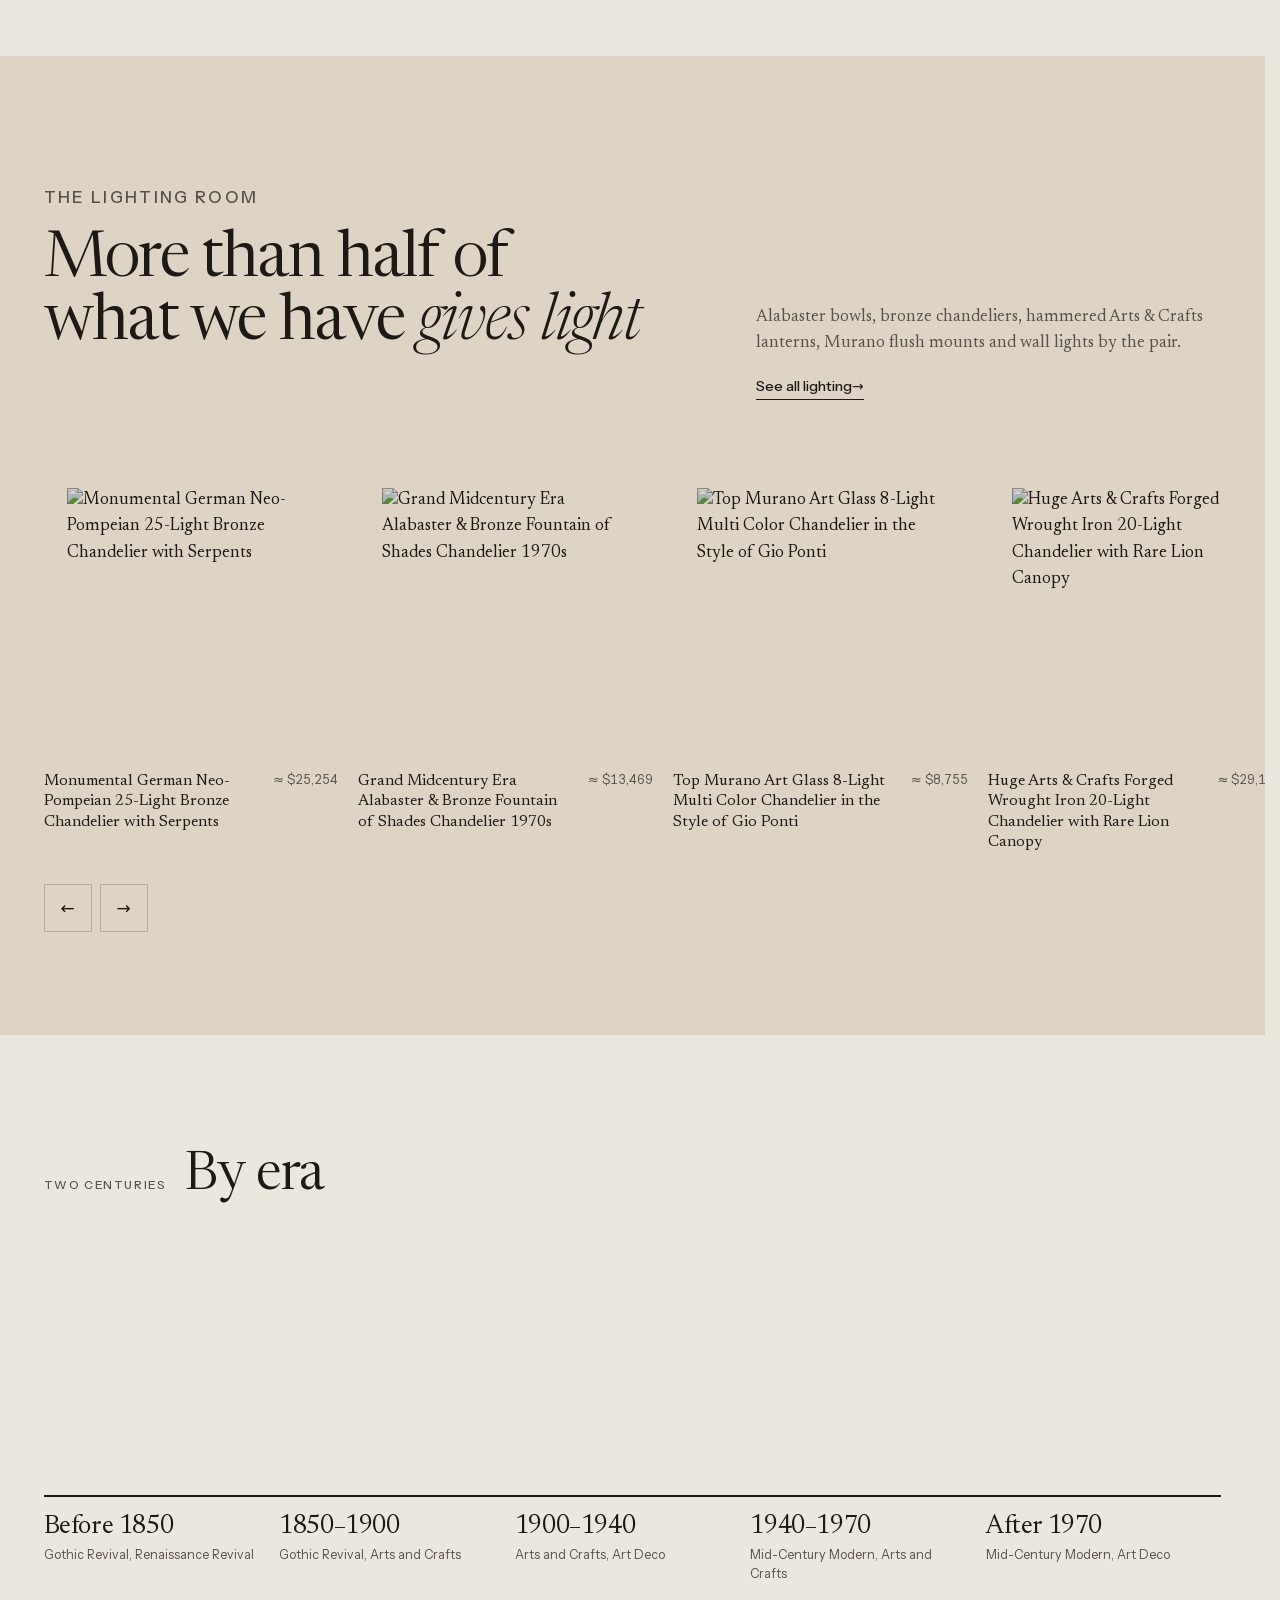
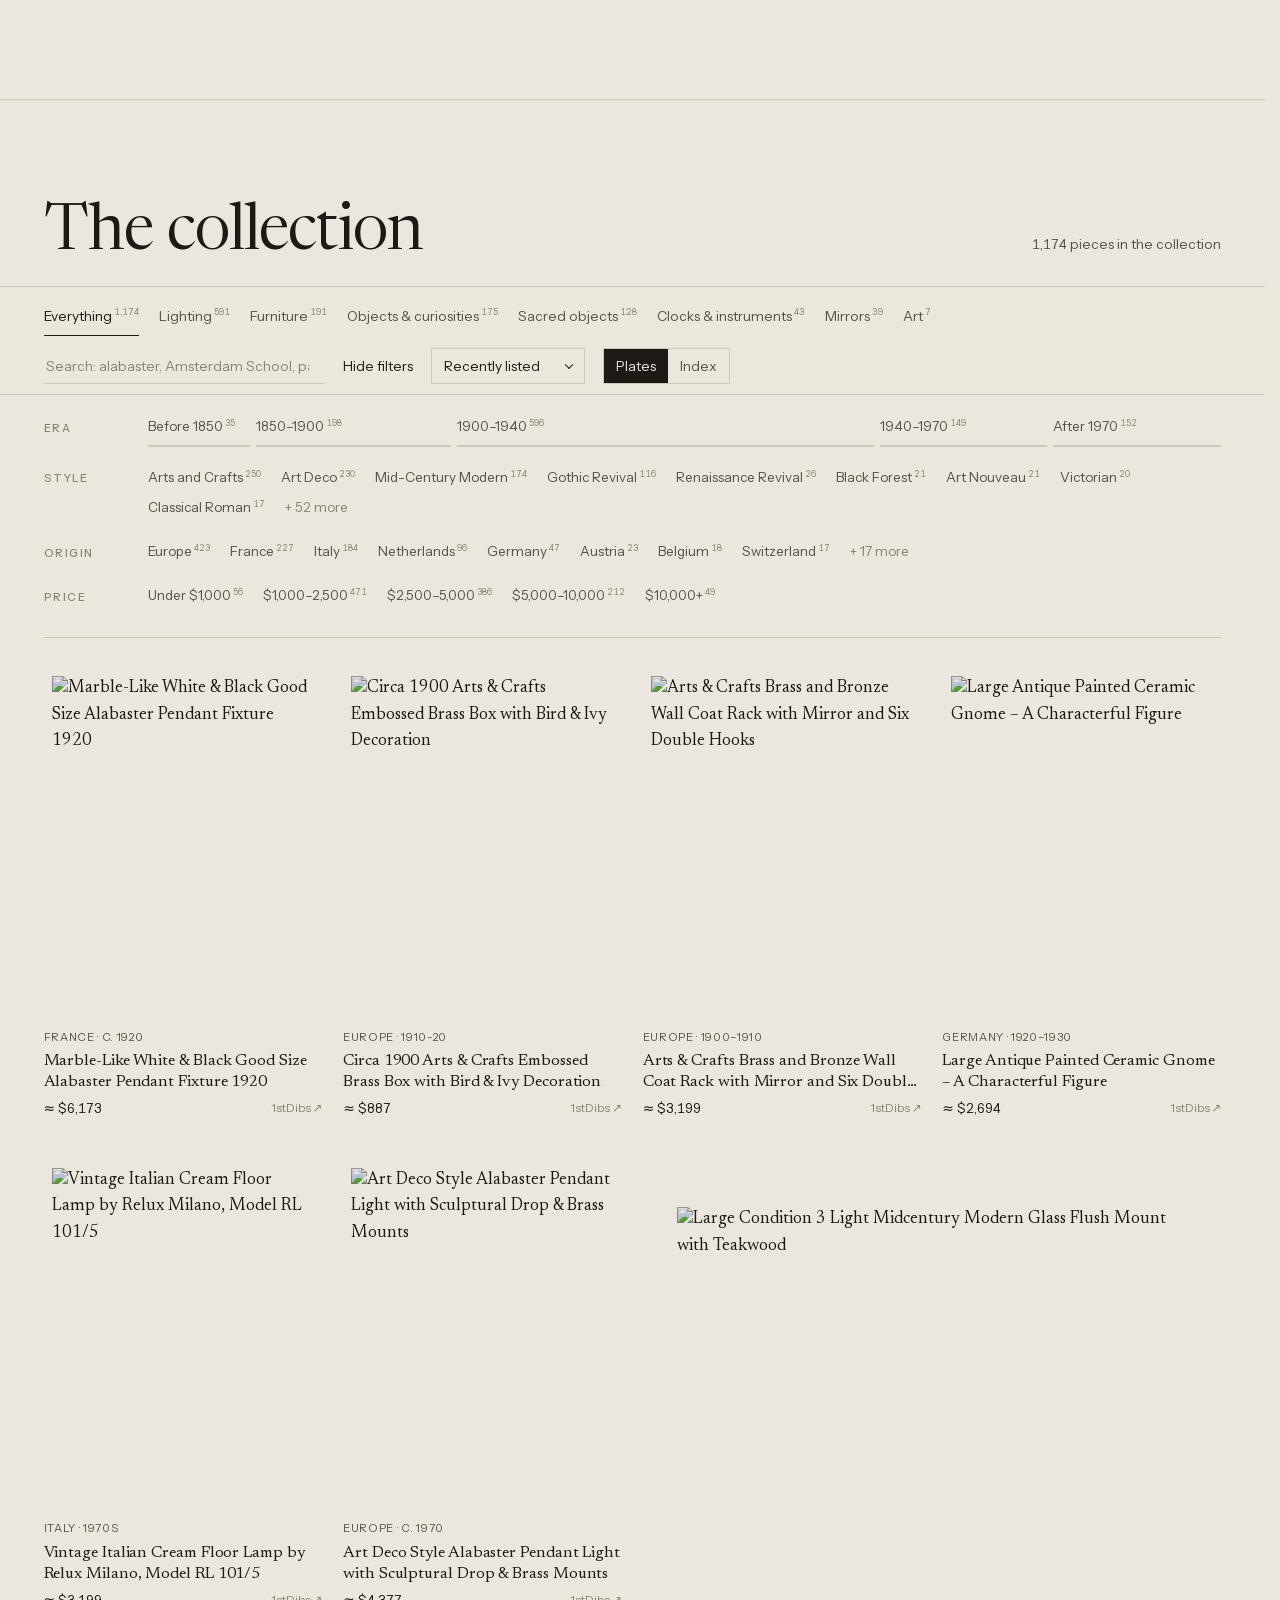
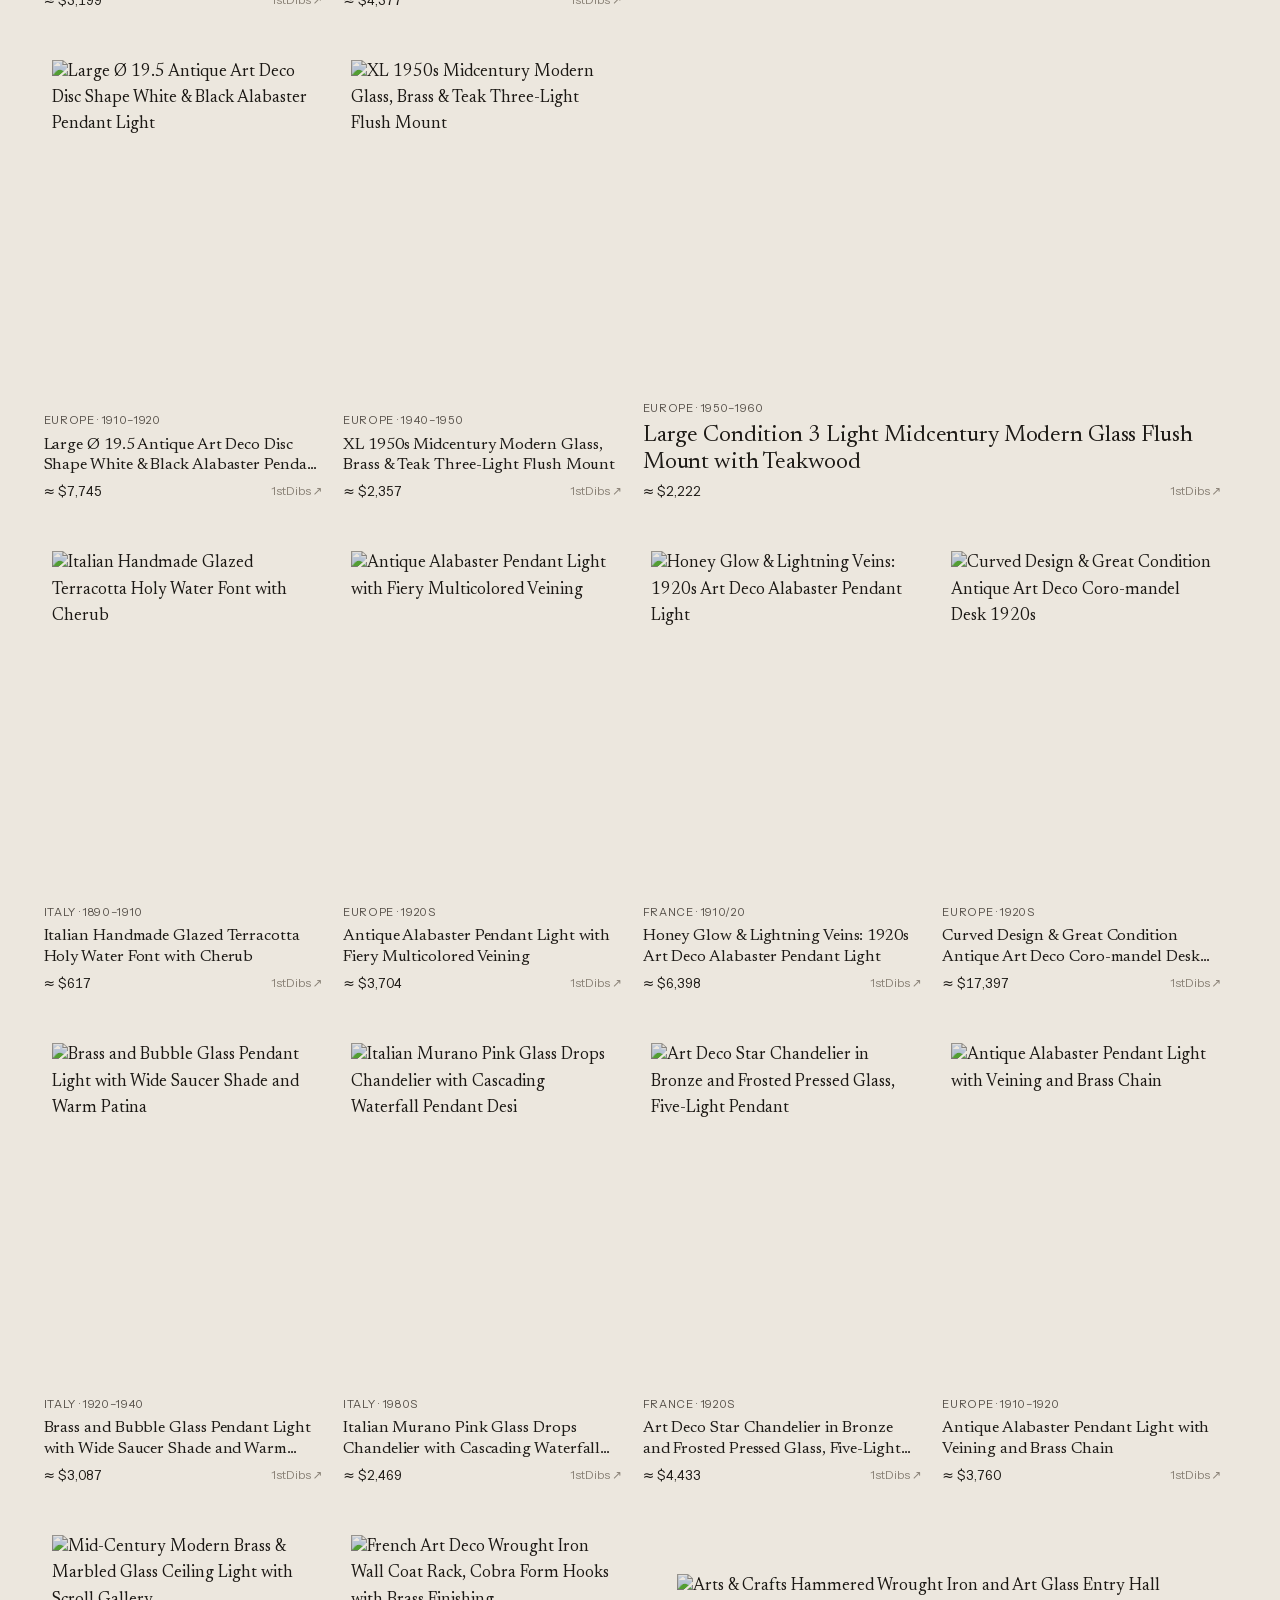
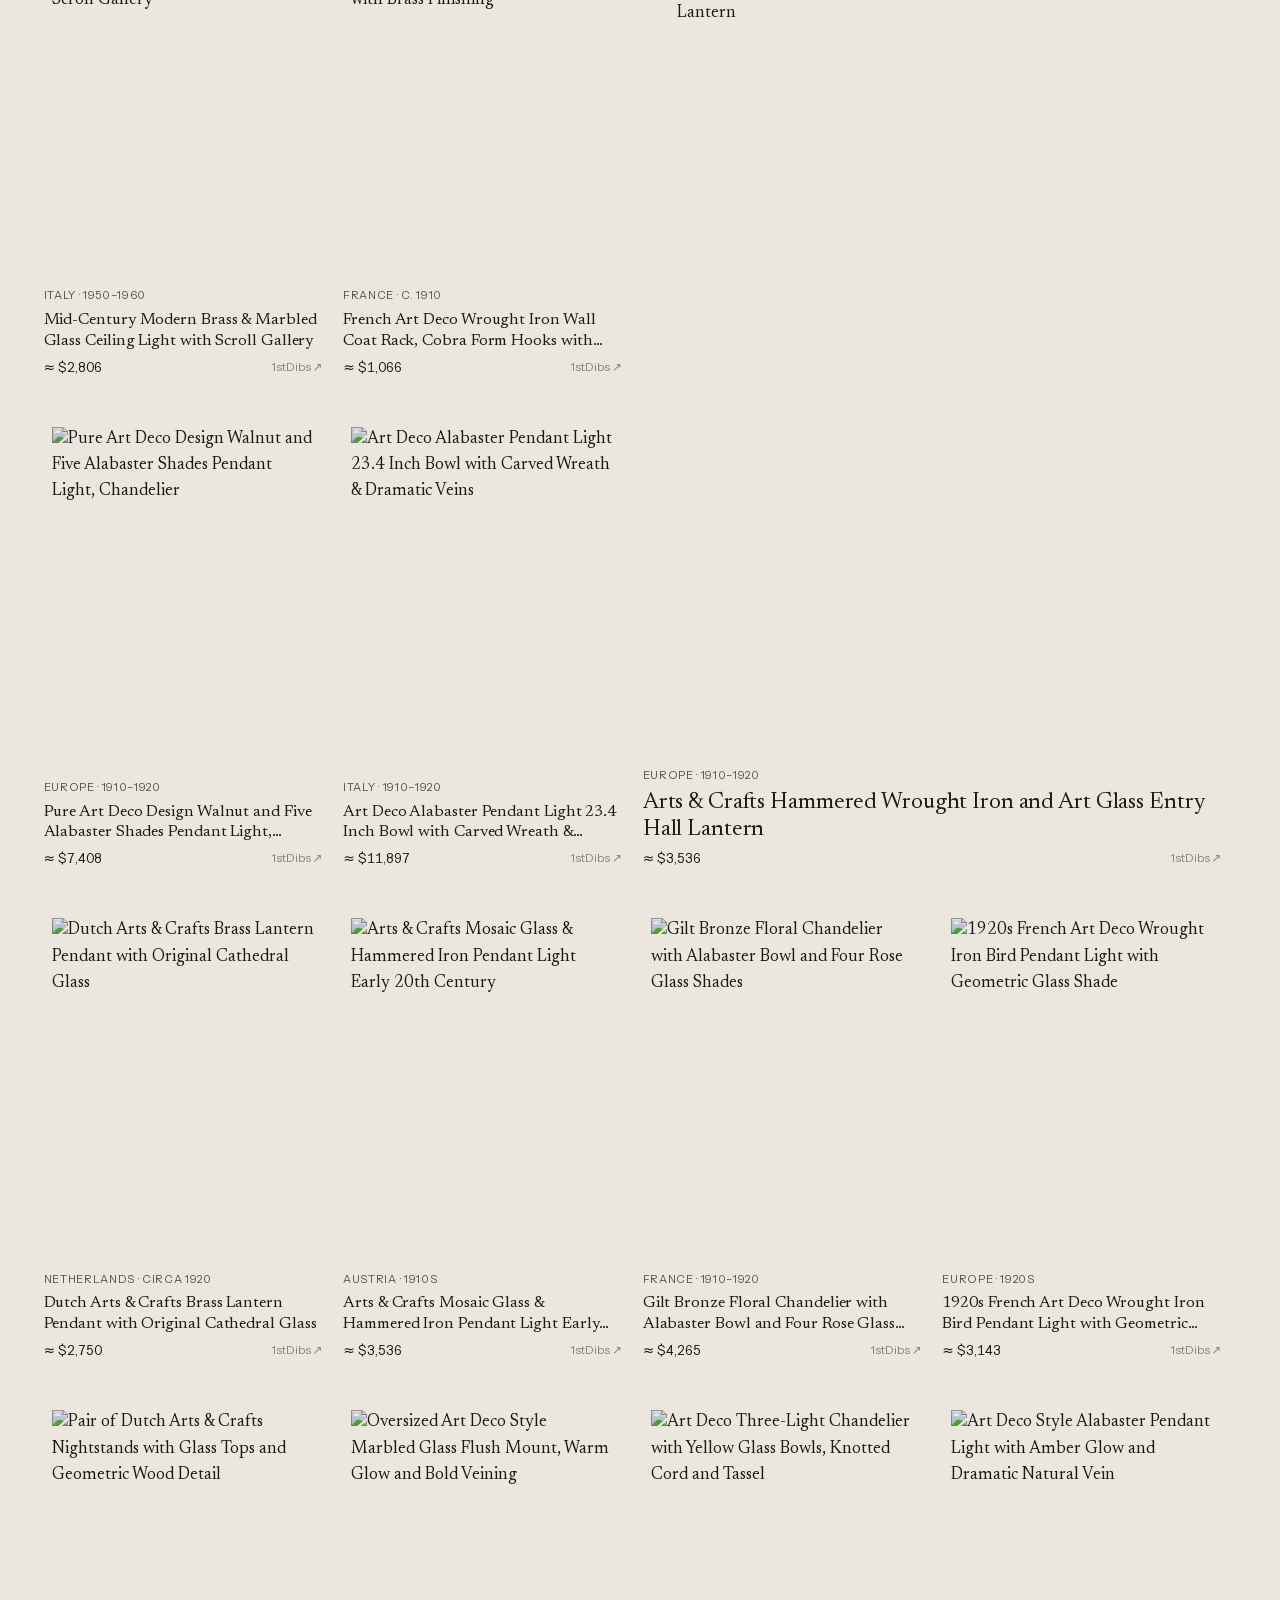
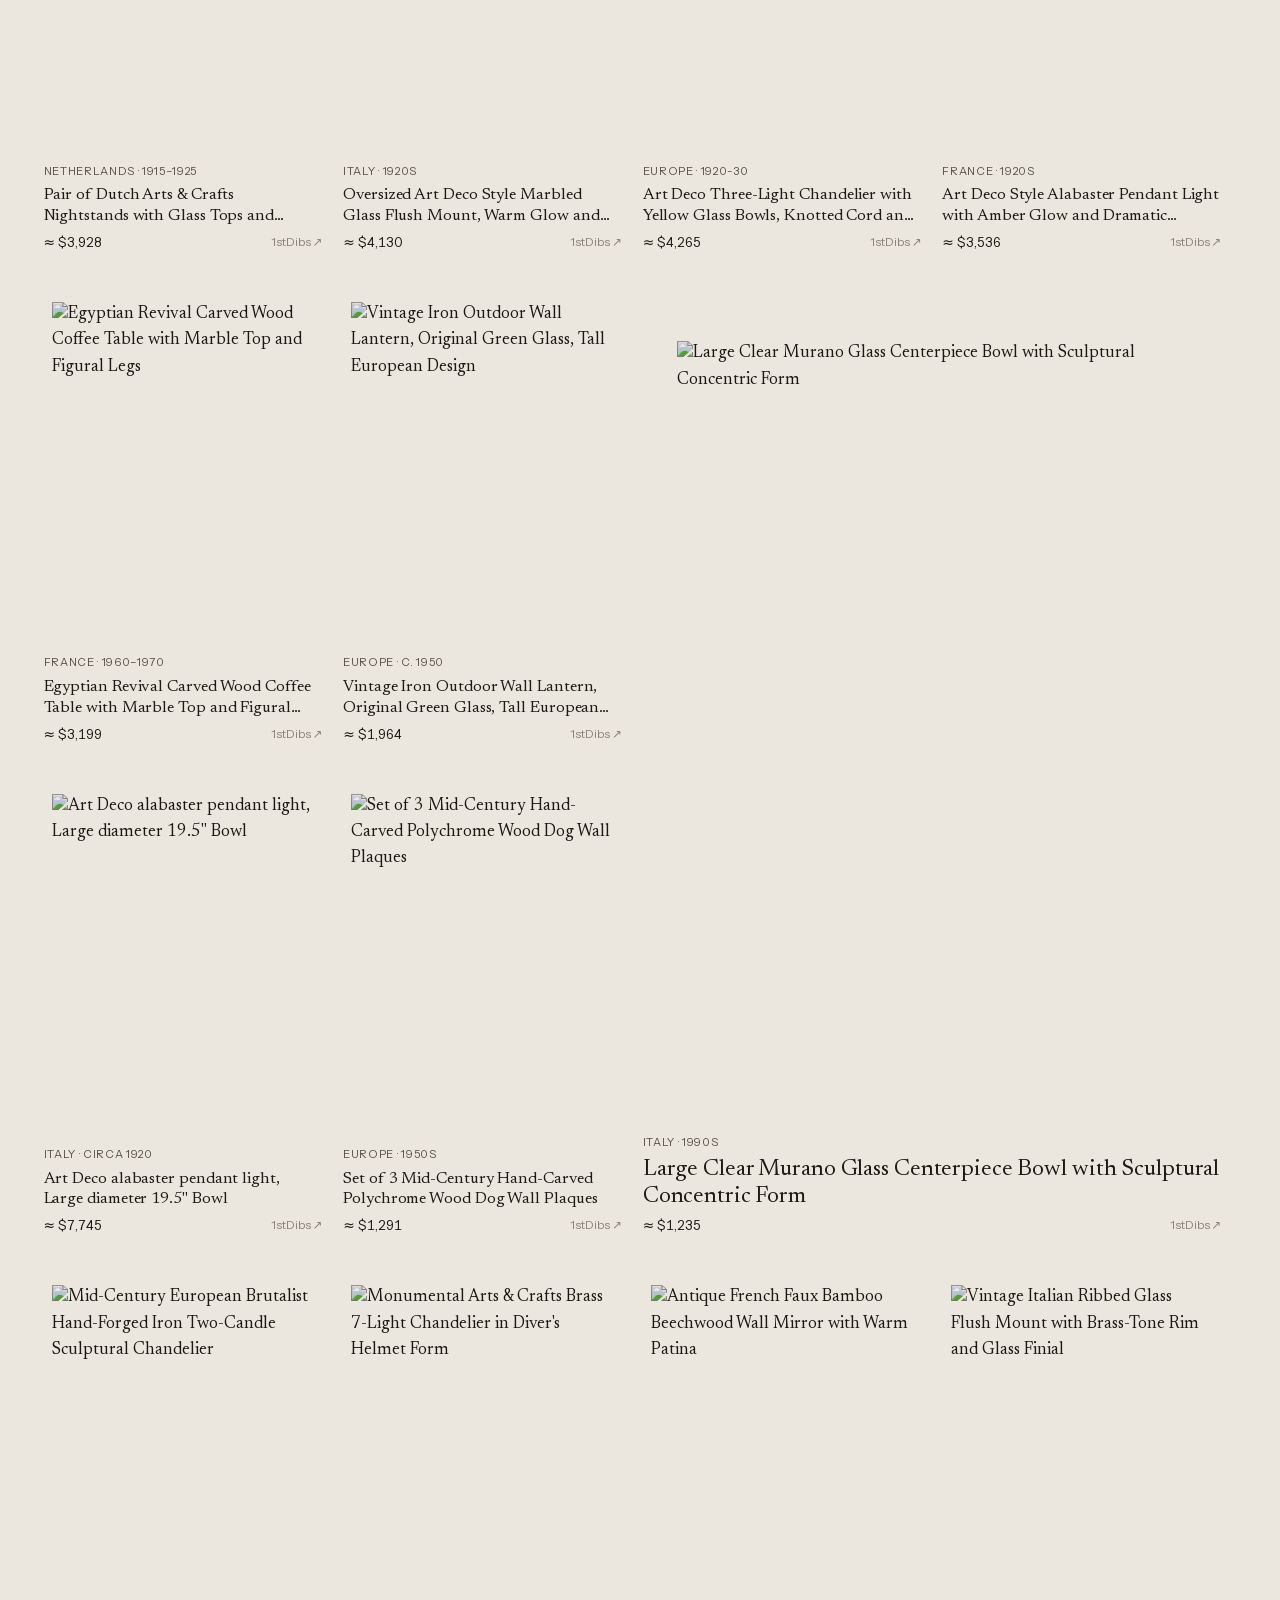
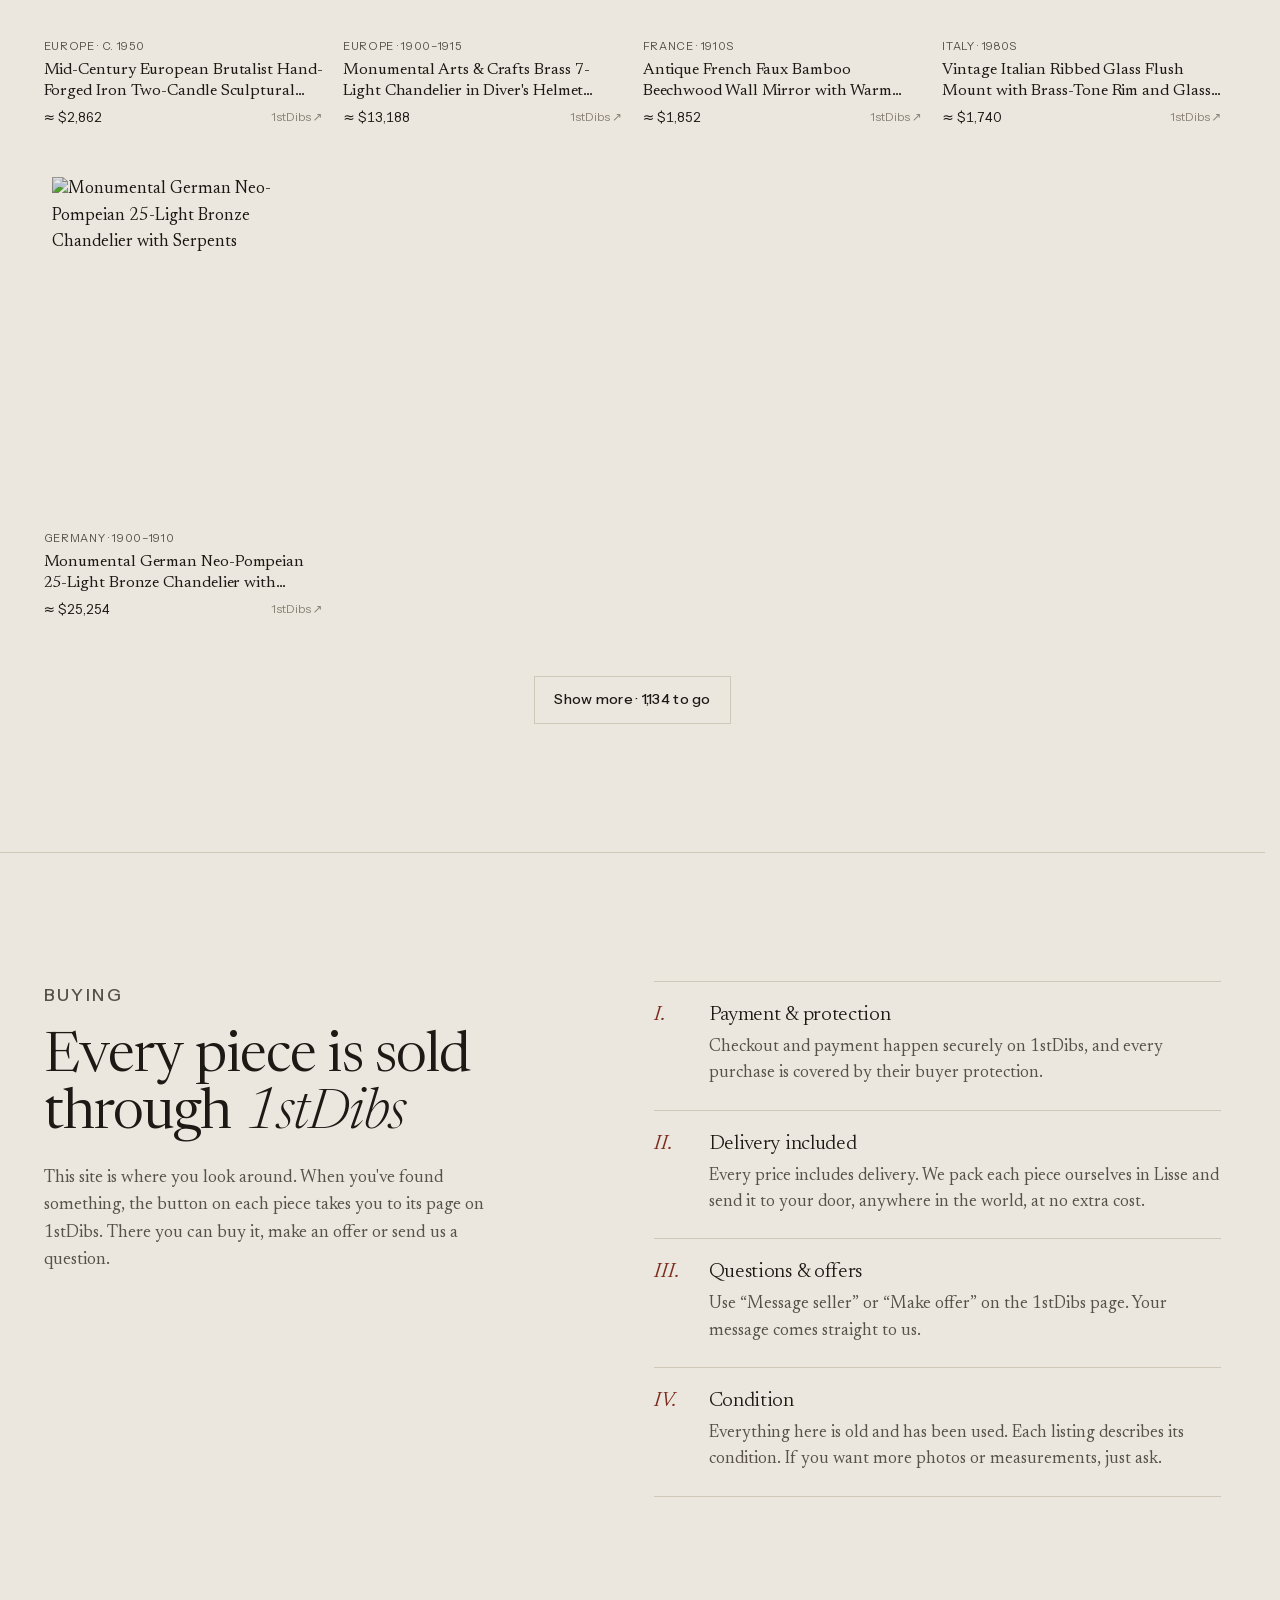
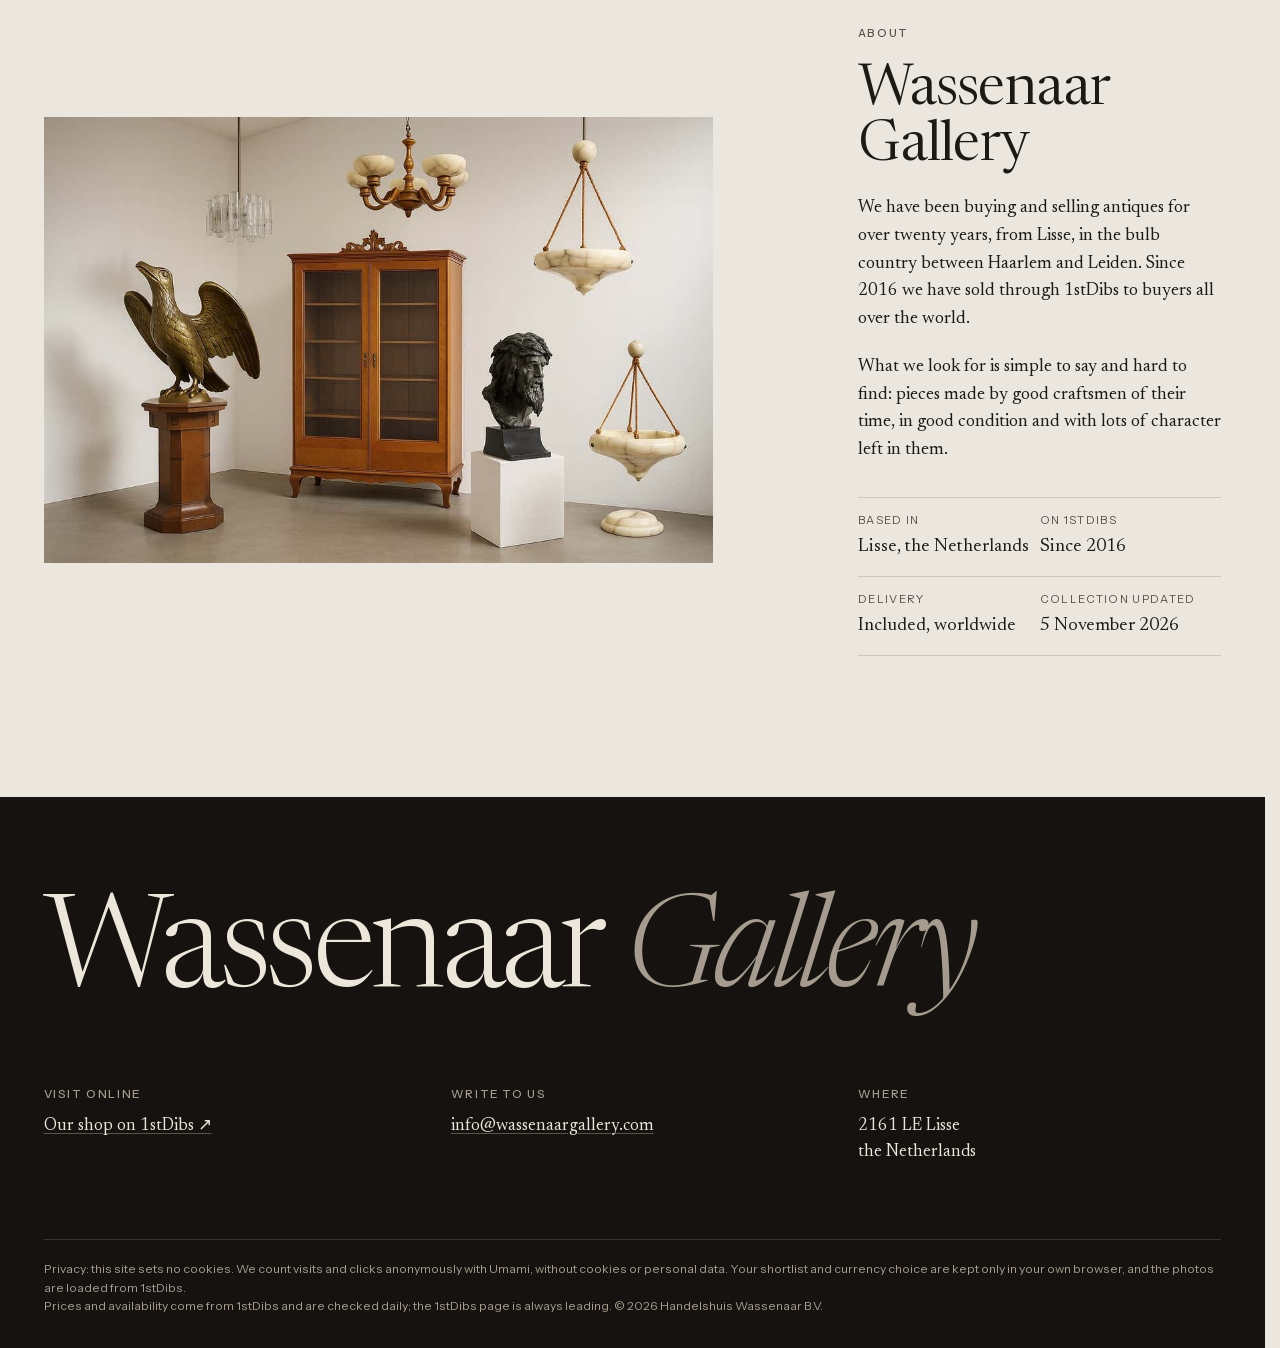
==== commit 7ac8c22e: "Show every photo of each piece The feed now carries all photos per listing (up to 24) instead of eig" ====
--- a/index.html
+++ b/index.html
@@ -12,6 +12,11 @@
   <meta property="og:title" content="Wassenaar Gallery · Antique lighting, furniture & curiosities">
   <meta property="og:description" content="Antique lighting, furniture and curiosities from Lisse, the Netherlands. Every piece is sold through 1stDibs.">
   <meta property="og:url" content="https://wassenaargallery.com/">
+  <meta property="og:image" content="https://wassenaargallery.com/assets/img/share.jpg">
+  <meta property="og:image:width" content="1200">
+  <meta property="og:image:height" content="630">
+  <meta property="og:image:alt" content="Wassenaar Gallery: antique lighting, furniture and curious things from Lisse, Holland">
+  <meta name="twitter:card" content="summary_large_image">
   <link rel="icon" href="assets/favicon.svg" type="image/svg+xml">
   <link rel="preload" href="assets/fonts/newsreader.woff2" as="font" type="font/woff2" crossorigin>
   <link rel="preload" href="assets/fonts/instrument-sans.woff2" as="font" type="font/woff2" crossorigin>
@@ -27,13 +32,26 @@
   <script type="application/ld+json">
   {
     "@context": "https://schema.org",
-    "@type": "Store",
-    "name": "Wassenaar Gallery",
-    "legalName": "Handelshuis Wassenaar B.V.",
-    "url": "https://wassenaargallery.com/",
-    "email": "info@wassenaargallery.com",
-    "address": { "@type": "PostalAddress", "addressLocality": "Lisse", "postalCode": "2161 LE", "addressCountry": "NL" },
-    "sameAs": ["https://www.1stdibs.com/dealers/handelshuis-wassenaar/"]
+    "@graph": [
+      {
+        "@type": "WebSite",
+        "@id": "https://wassenaargallery.com/#website",
+        "name": "Wassenaar Gallery",
+        "alternateName": "WassenaarGallery",
+        "url": "https://wassenaargallery.com/"
+      },
+      {
+        "@type": "Store",
+        "@id": "https://wassenaargallery.com/#store",
+        "name": "Wassenaar Gallery",
+        "legalName": "Handelshuis Wassenaar B.V.",
+        "url": "https://wassenaargallery.com/",
+        "image": "https://wassenaargallery.com/assets/img/share.jpg",
+        "email": "info@wassenaargallery.com",
+        "address": { "@type": "PostalAddress", "addressLocality": "Lisse", "postalCode": "2161 LE", "addressCountry": "NL" },
+        "sameAs": ["https://www.1stdibs.com/dealers/handelshuis-wassenaar/"]
+      }
+    ]
   }
   </script>
 </head>
@@ -313,6 +331,9 @@
         <div class="piece__media">
           <figure class="piece__plate" data-piece-plate>
             <img data-piece-img alt="">
+            <button type="button" class="piece__step piece__step--prev" data-photo-step="-1" aria-label="Previous photo">‹</button>
+            <button type="button" class="piece__step piece__step--next" data-photo-step="1" aria-label="Next photo">›</button>
+            <figcaption class="piece__count" data-piece-count aria-live="polite"></figcaption>
           </figure>
           <div class="piece__thumbs" data-piece-thumbs></div>
         </div>
--- a/assets/site.css
+++ b/assets/site.css
@@ -1834,12 +1834,79 @@
 .piece__plate.is-zoomed img {
   transform: scale(2);
 }
+.piece__plate {
+  position: relative;
+}
+.piece__step {
+  position: absolute;
+  top: 50%;
+  width: 44px;
+  height: 44px;
+  margin-top: -22px;
+  border: 1px solid var(--rule);
+  background: color-mix(in srgb, var(--paper) 88%, transparent);
+  color: var(--ink);
+  font-family: var(--serif);
+  font-size: 1.6rem;
+  line-height: 1;
+  padding: 0 0 4px;
+  cursor: pointer;
+  opacity: 0;
+  transition: opacity 200ms, border-color 200ms;
+}
+.piece__step--prev {
+  left: 12px;
+}
+.piece__step--next {
+  right: 12px;
+}
+.piece__step:hover {
+  border-color: var(--ink);
+}
+.piece__plate:hover .piece__step,
+.piece__step:focus-visible {
+  opacity: 1;
+}
+.piece__step:disabled {
+  visibility: hidden;
+}
+.piece__count {
+  position: absolute;
+  right: 12px;
+  bottom: 10px;
+  padding: 2px 8px;
+  background: color-mix(in srgb, var(--paper) 88%, transparent);
+  font-family: var(--sans);
+  font-size: 0.78rem;
+  letter-spacing: 0.04em;
+  font-variant-numeric: tabular-nums;
+}
+.piece__count:empty {
+  display: none;
+}
+.piece__plate.is-zoomed .piece__step,
+.piece__plate.is-zoomed .piece__count {
+  display: none;
+}
+@media (hover: none) {
+  .piece__step {
+    opacity: 1;
+  }
+}
+/* One row that scrolls sideways, however many photos a piece has. */
 .piece__thumbs {
-  display: flex;
-  flex-wrap: wrap;
+  position: relative;
+  display: flex;
   gap: 8px;
+  overflow-x: auto;
+  overscroll-behavior-x: contain;
+  scroll-snap-type: x proximity;
+  scrollbar-width: thin;
+  padding-bottom: 6px;
 }
 .piece__thumbs button {
+  flex: none;
+  scroll-snap-align: start;
   width: 72px;
   height: 72px;
   border: 1px solid var(--rule);
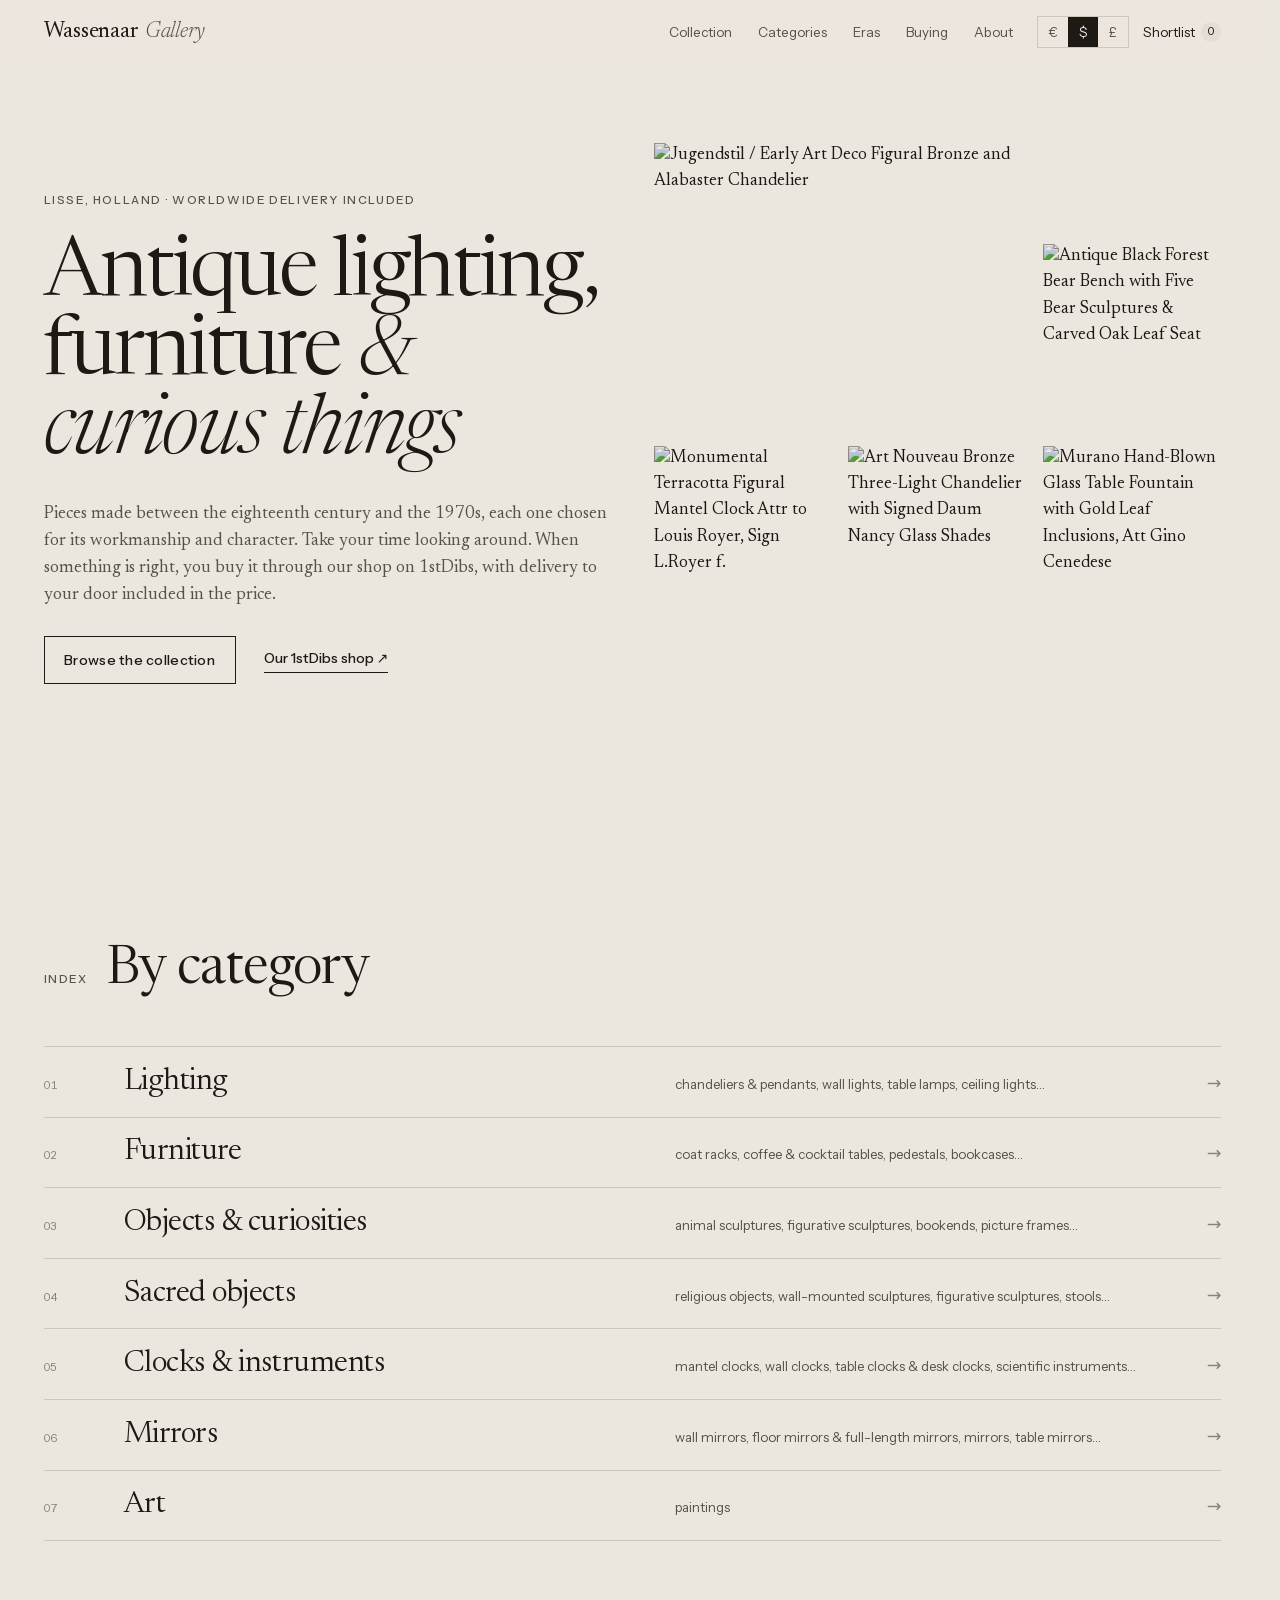
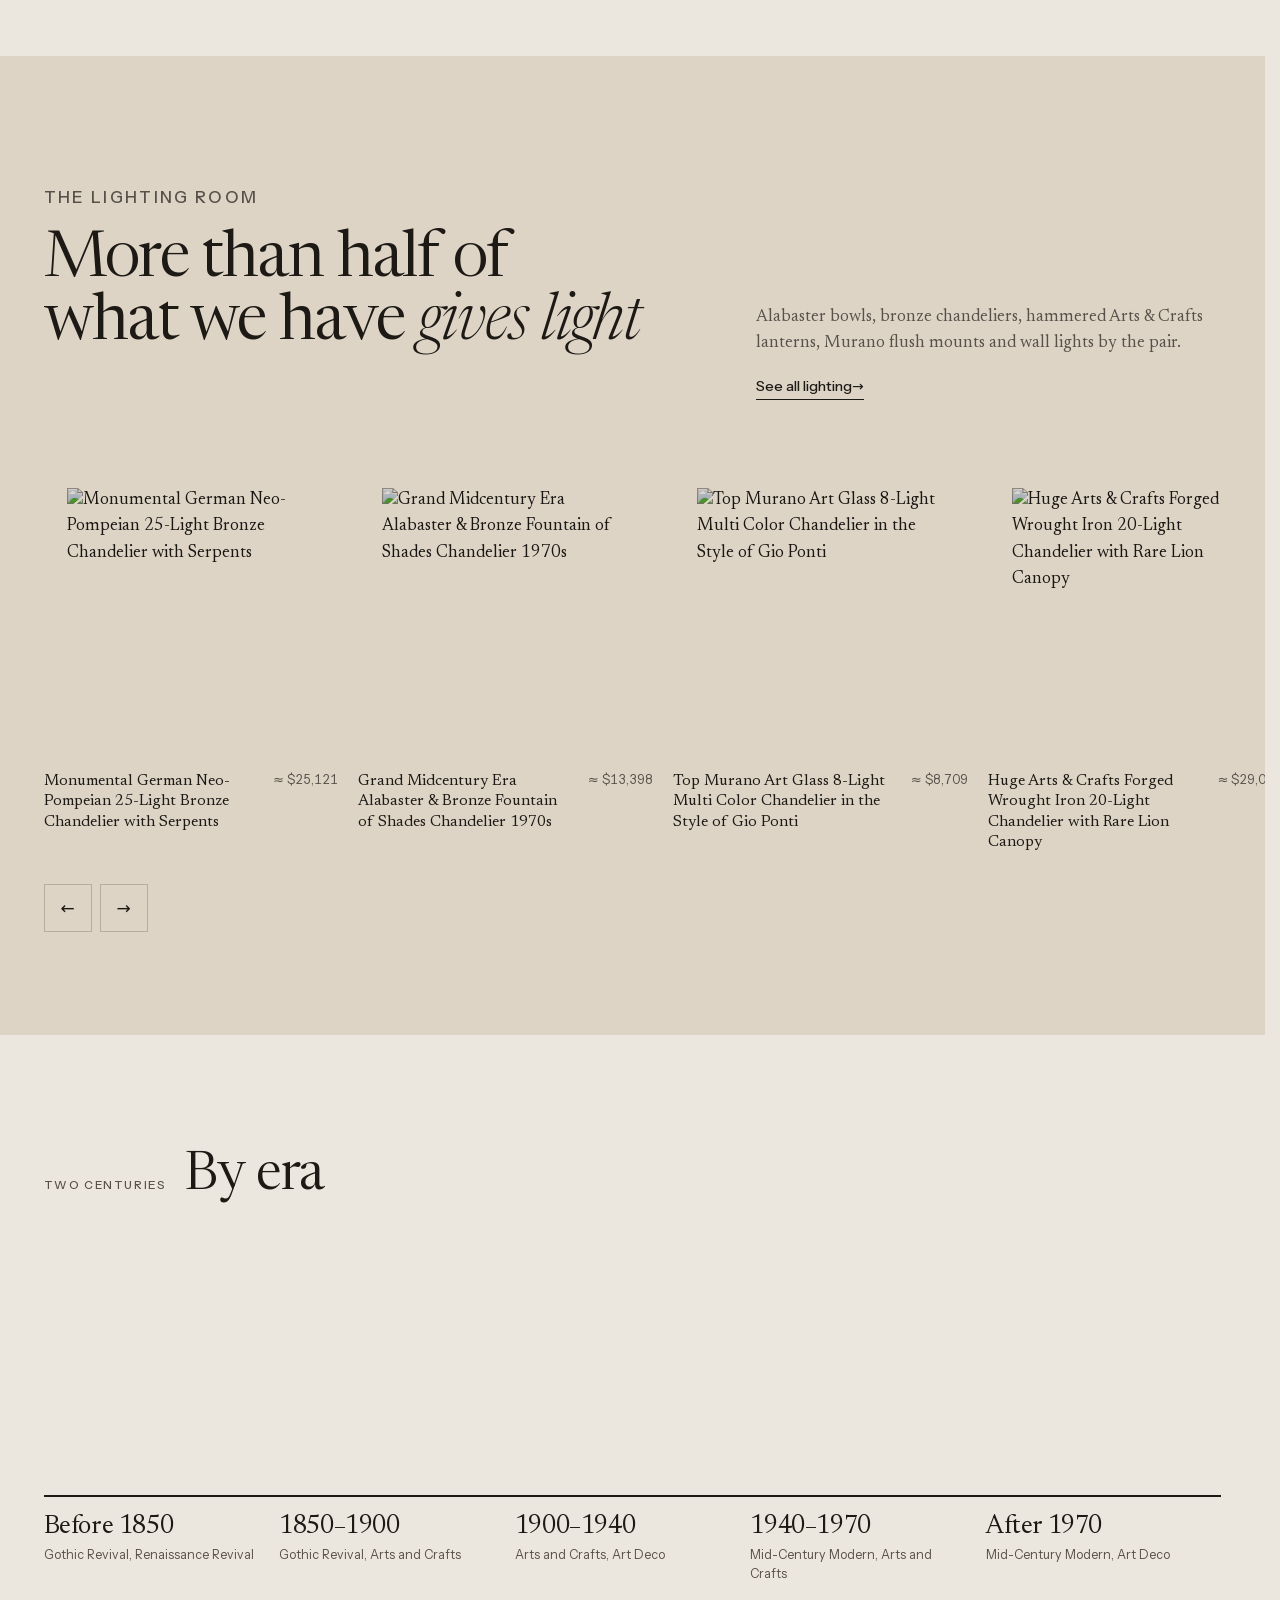
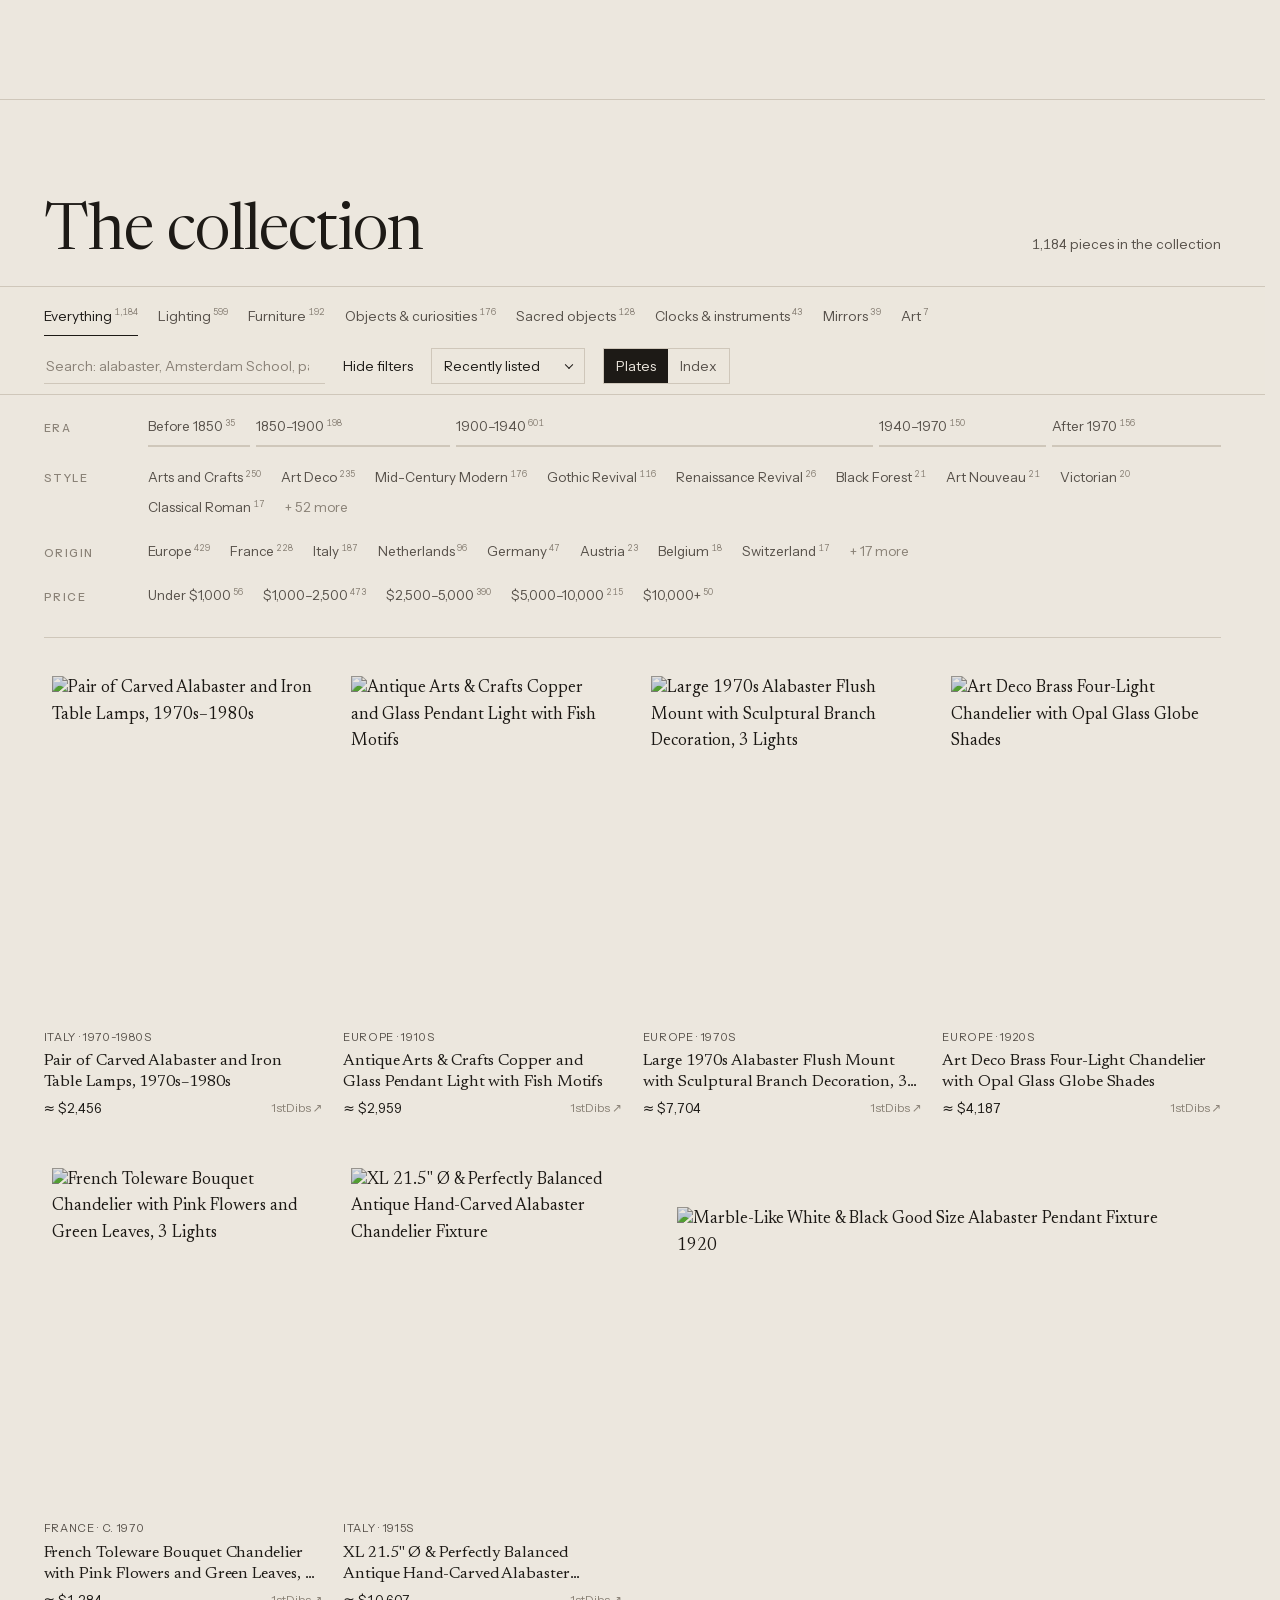
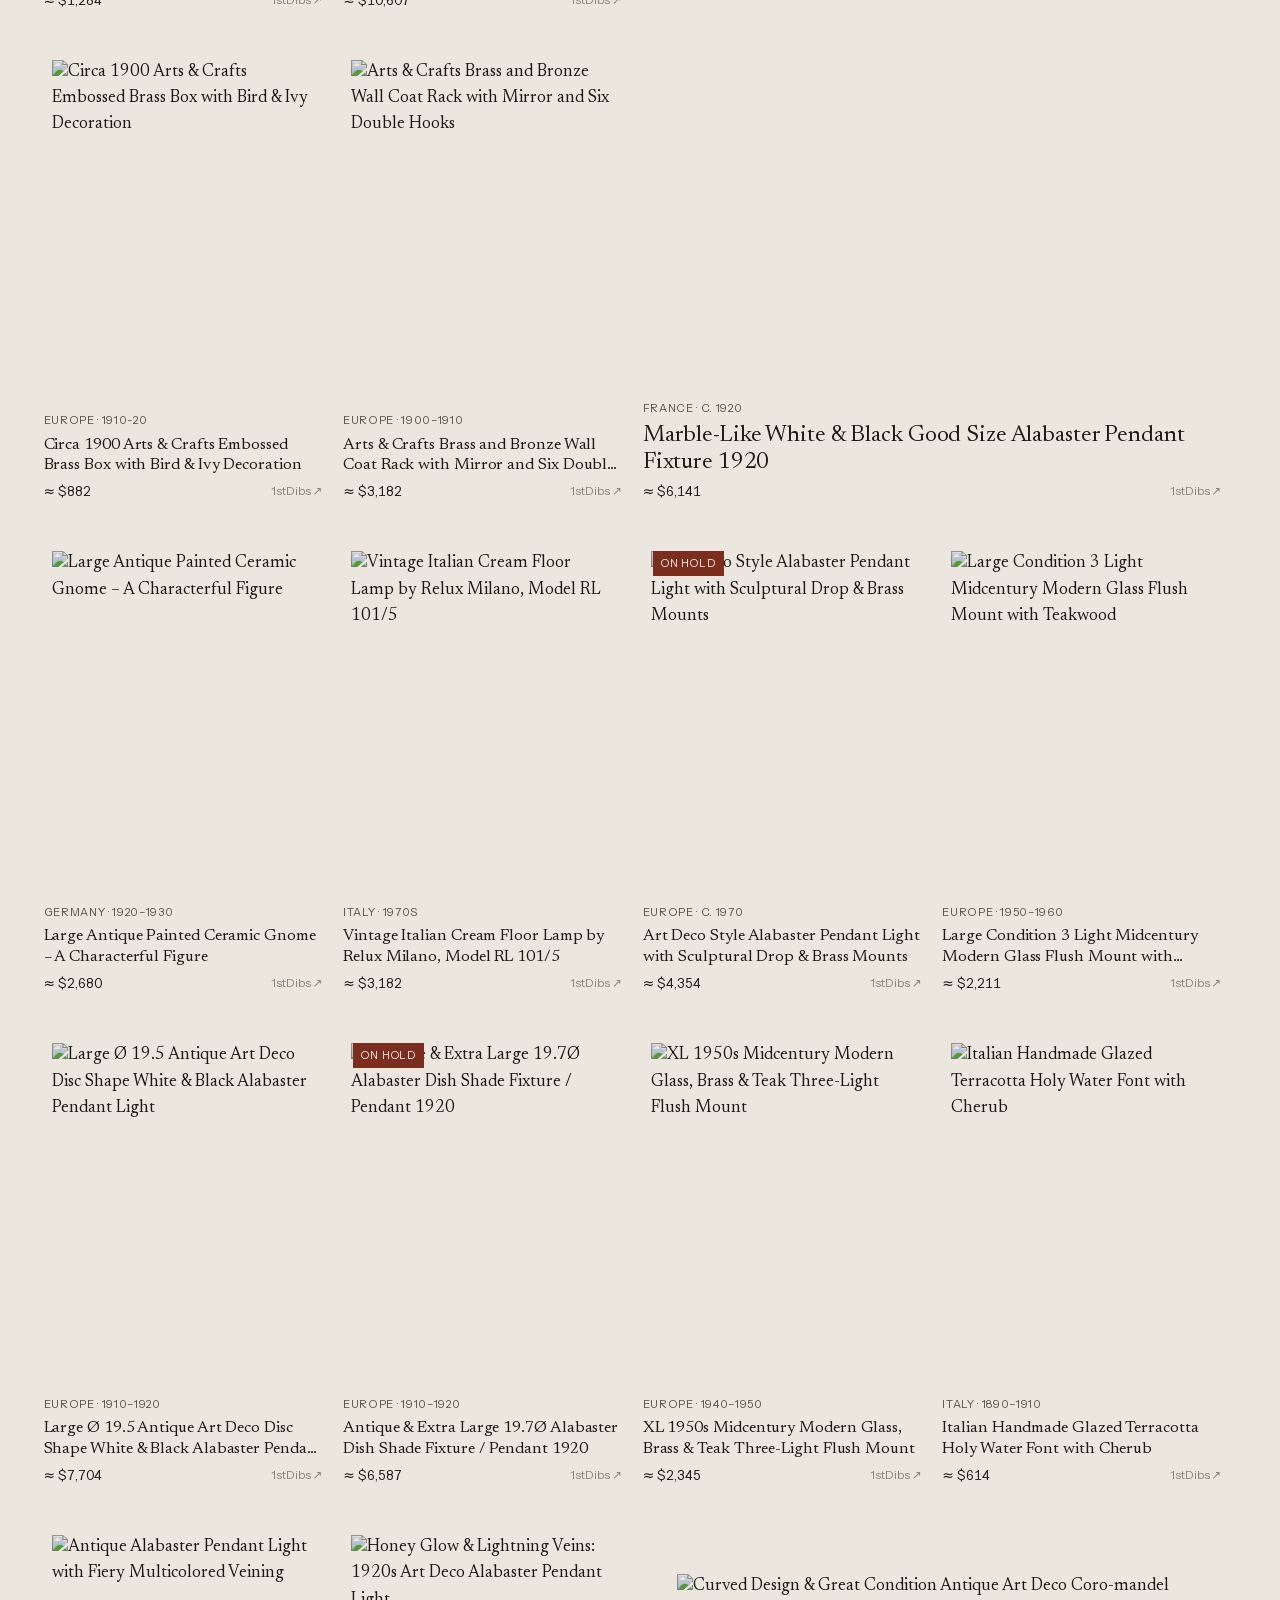
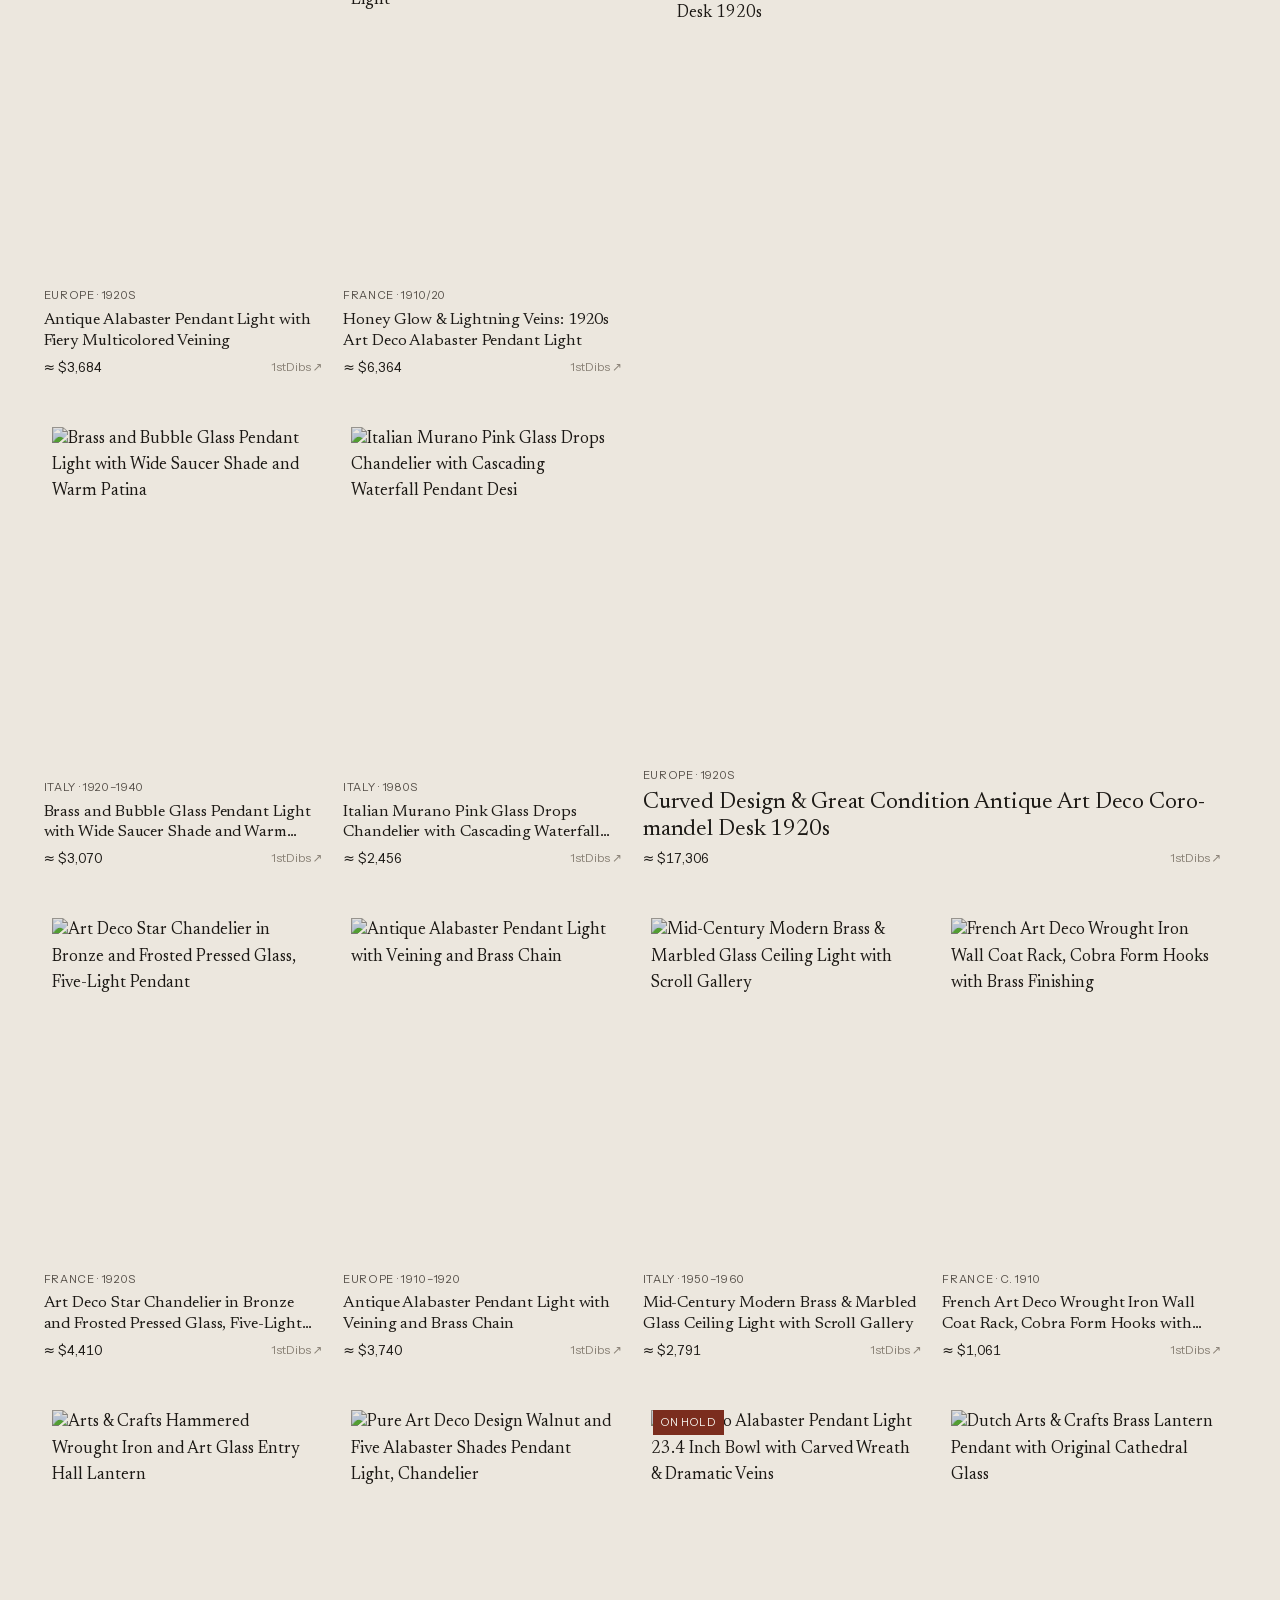
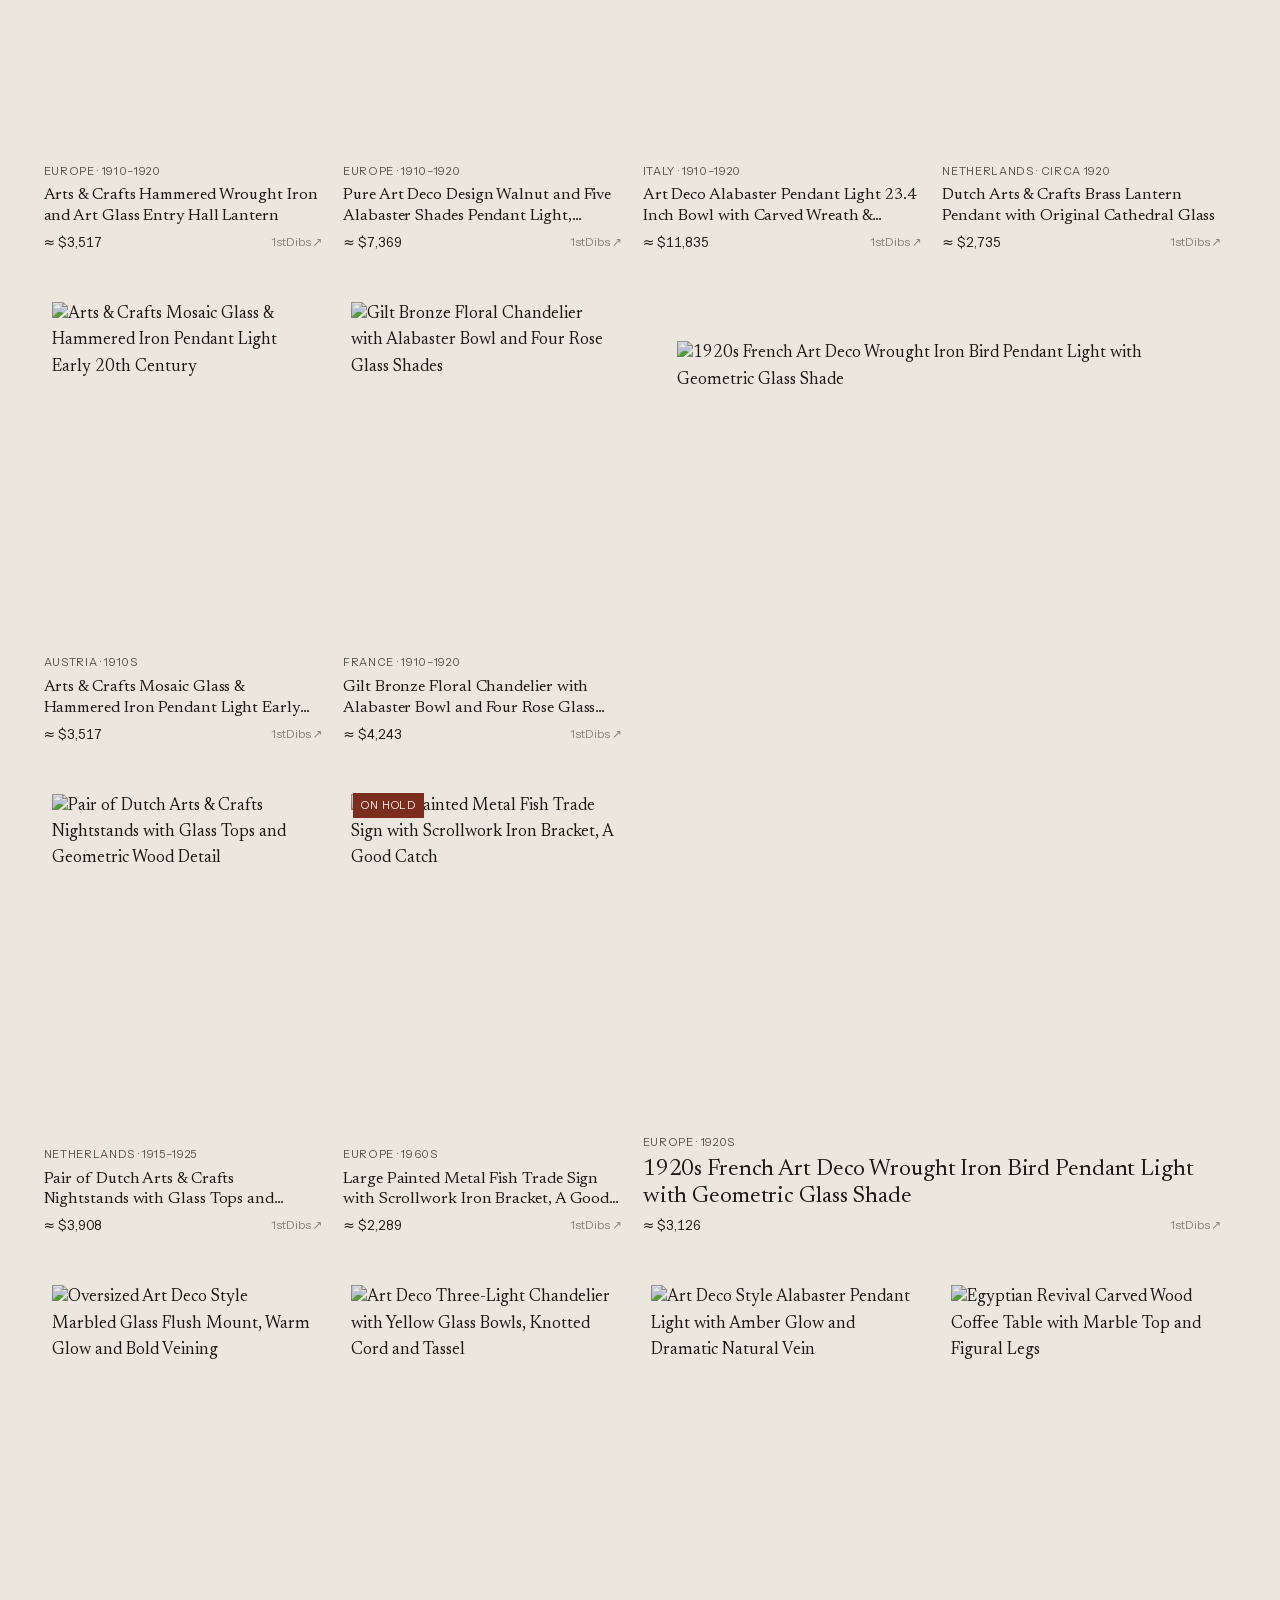
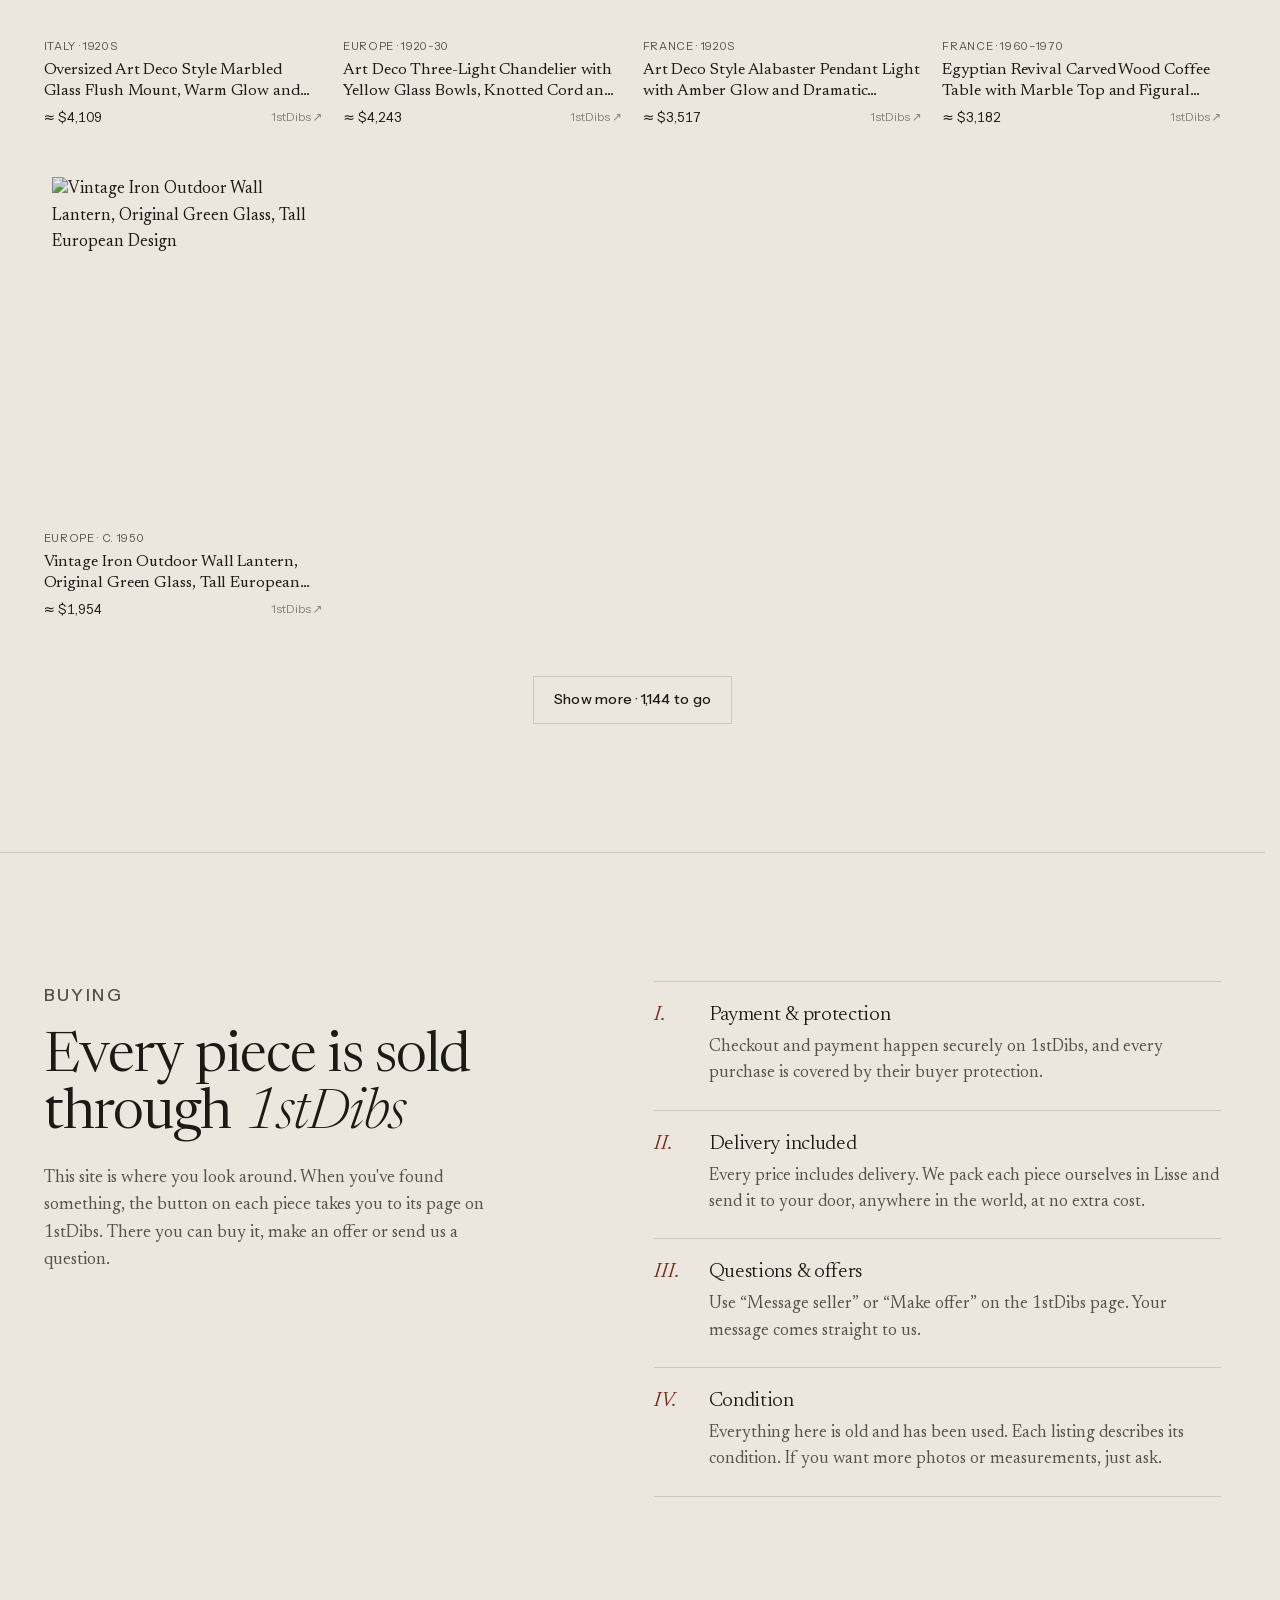
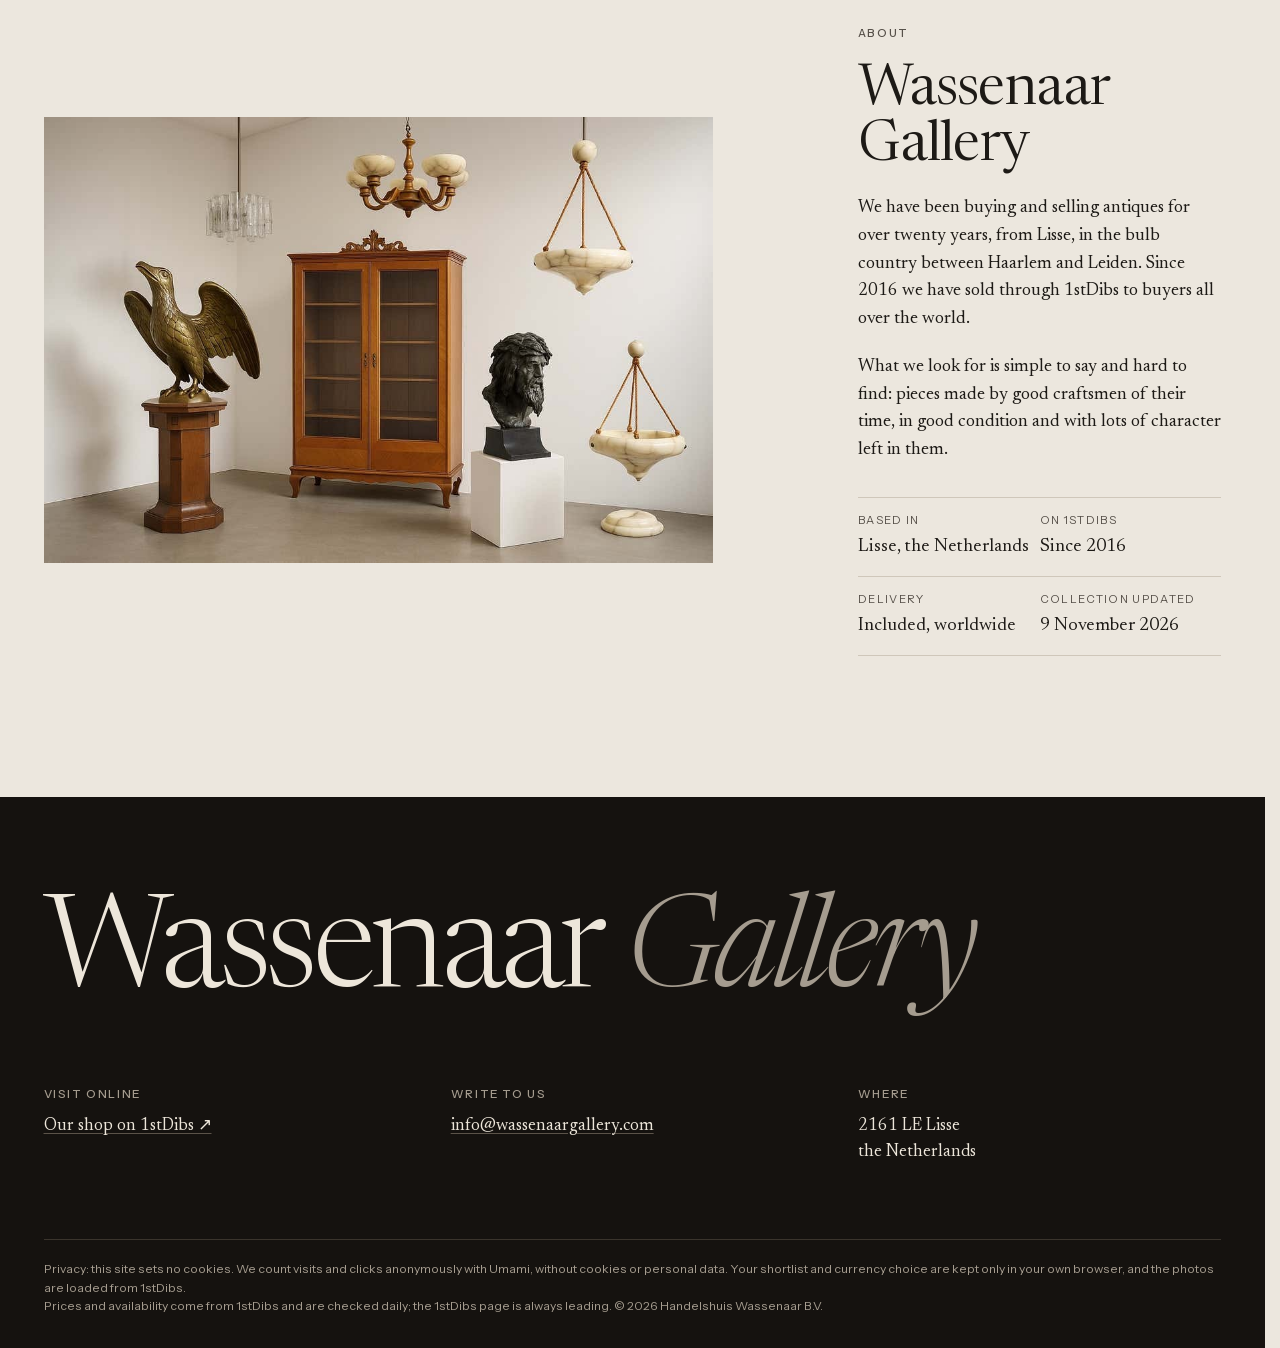
==== commit f84dcf2e: "Add Pinterest website-claim meta tag Pinterest verifies wassenaargallery.com through this tag in the" ====
--- a/index.html
+++ b/index.html
@@ -7,6 +7,8 @@
   <meta name="description" content="Antique and vintage lighting, furniture and curiosities from Wassenaar Gallery in Lisse, the Netherlands. Browse the collection here; every piece is sold through 1stDibs with worldwide delivery included.">
   <link rel="canonical" href="https://wassenaargallery.com/">
   <meta name="theme-color" content="#ece7de">
+  <!-- Pinterest website claim (business account Wassenaar Gallery). Leave in place: Pinterest re-checks it. -->
+  <meta name="p:domain_verify" content="c4cfa50de47e2c7b196637791944f5af"/>
   <meta property="og:type" content="website">
   <meta property="og:site_name" content="Wassenaar Gallery">
   <meta property="og:title" content="Wassenaar Gallery · Antique lighting, furniture & curiosities">
--- a/assets/site.css
+++ b/assets/site.css
@@ -1815,7 +1815,11 @@
   overflow: hidden;
   cursor: zoom-in;
 }
+/* Pinned to the plate so the whole photo always fits, also on wide, low screens
+   where the plate is shorter than it is wide. */
 .piece__plate img {
+  position: absolute;
+  inset: 0;
   width: 100%;
   height: 100%;
   object-fit: contain;
@@ -1825,7 +1829,6 @@
 }
 .piece__plate.is-photo img {
   padding: 0;
-  object-fit: cover;
   mix-blend-mode: normal;
 }
 .piece__plate.is-zoomed {
@@ -1959,6 +1962,30 @@
   font-size: 0.8rem;
   color: var(--ink-2);
 }
+.piece__hold {
+  display: block;
+  margin-top: 10px;
+  padding-left: 10px;
+  border-left: 2px solid var(--accent);
+  font-size: 0.86rem;
+  color: var(--ink);
+}
+
+/* Short confirmation, e.g. after opening the site with ?notrack. */
+.notice {
+  position: fixed;
+  left: 50%;
+  bottom: 24px;
+  z-index: 50;
+  transform: translateX(-50%);
+  max-width: calc(100vw - 32px);
+  margin: 0;
+  padding: 10px 16px;
+  background: var(--ink);
+  color: var(--paper);
+  font-family: var(--sans);
+  font-size: 0.86rem;
+}
 .piece__price small {
   font-size: 0.78rem;
   color: var(--ink-2);
